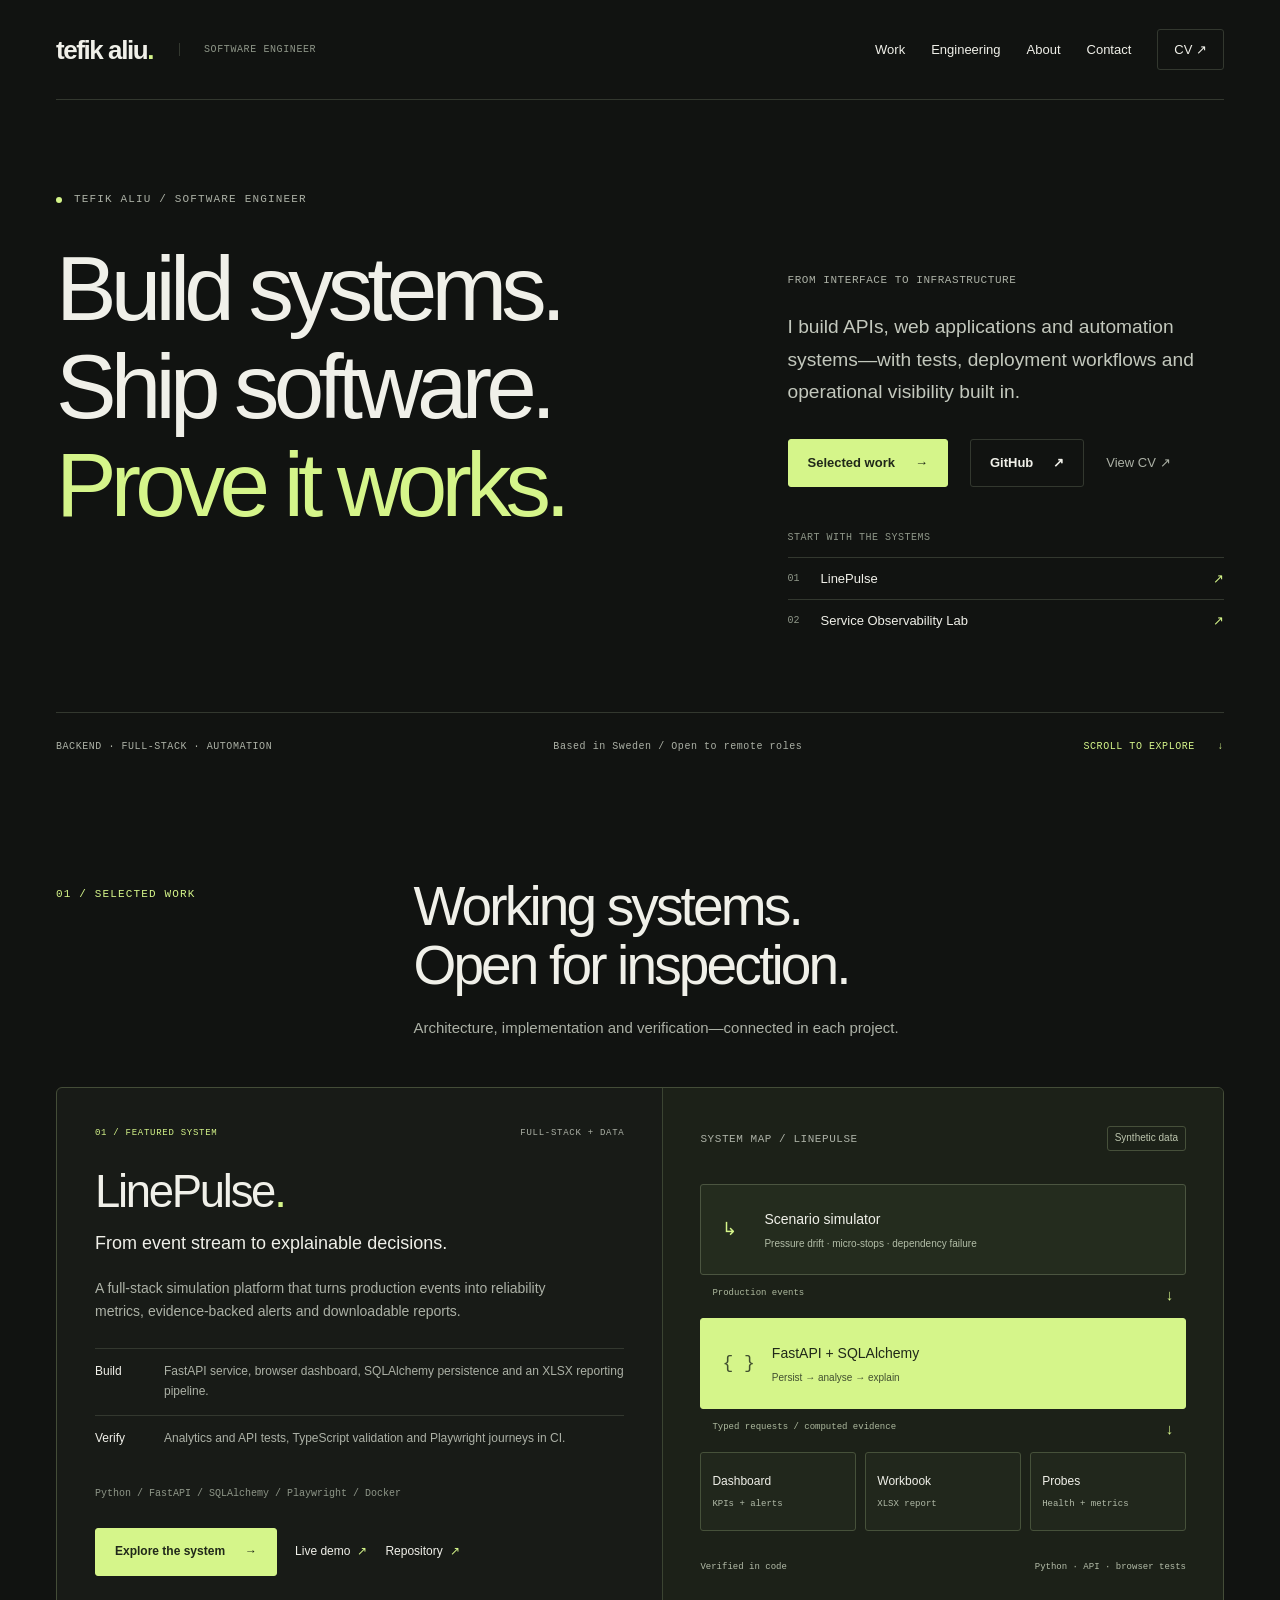
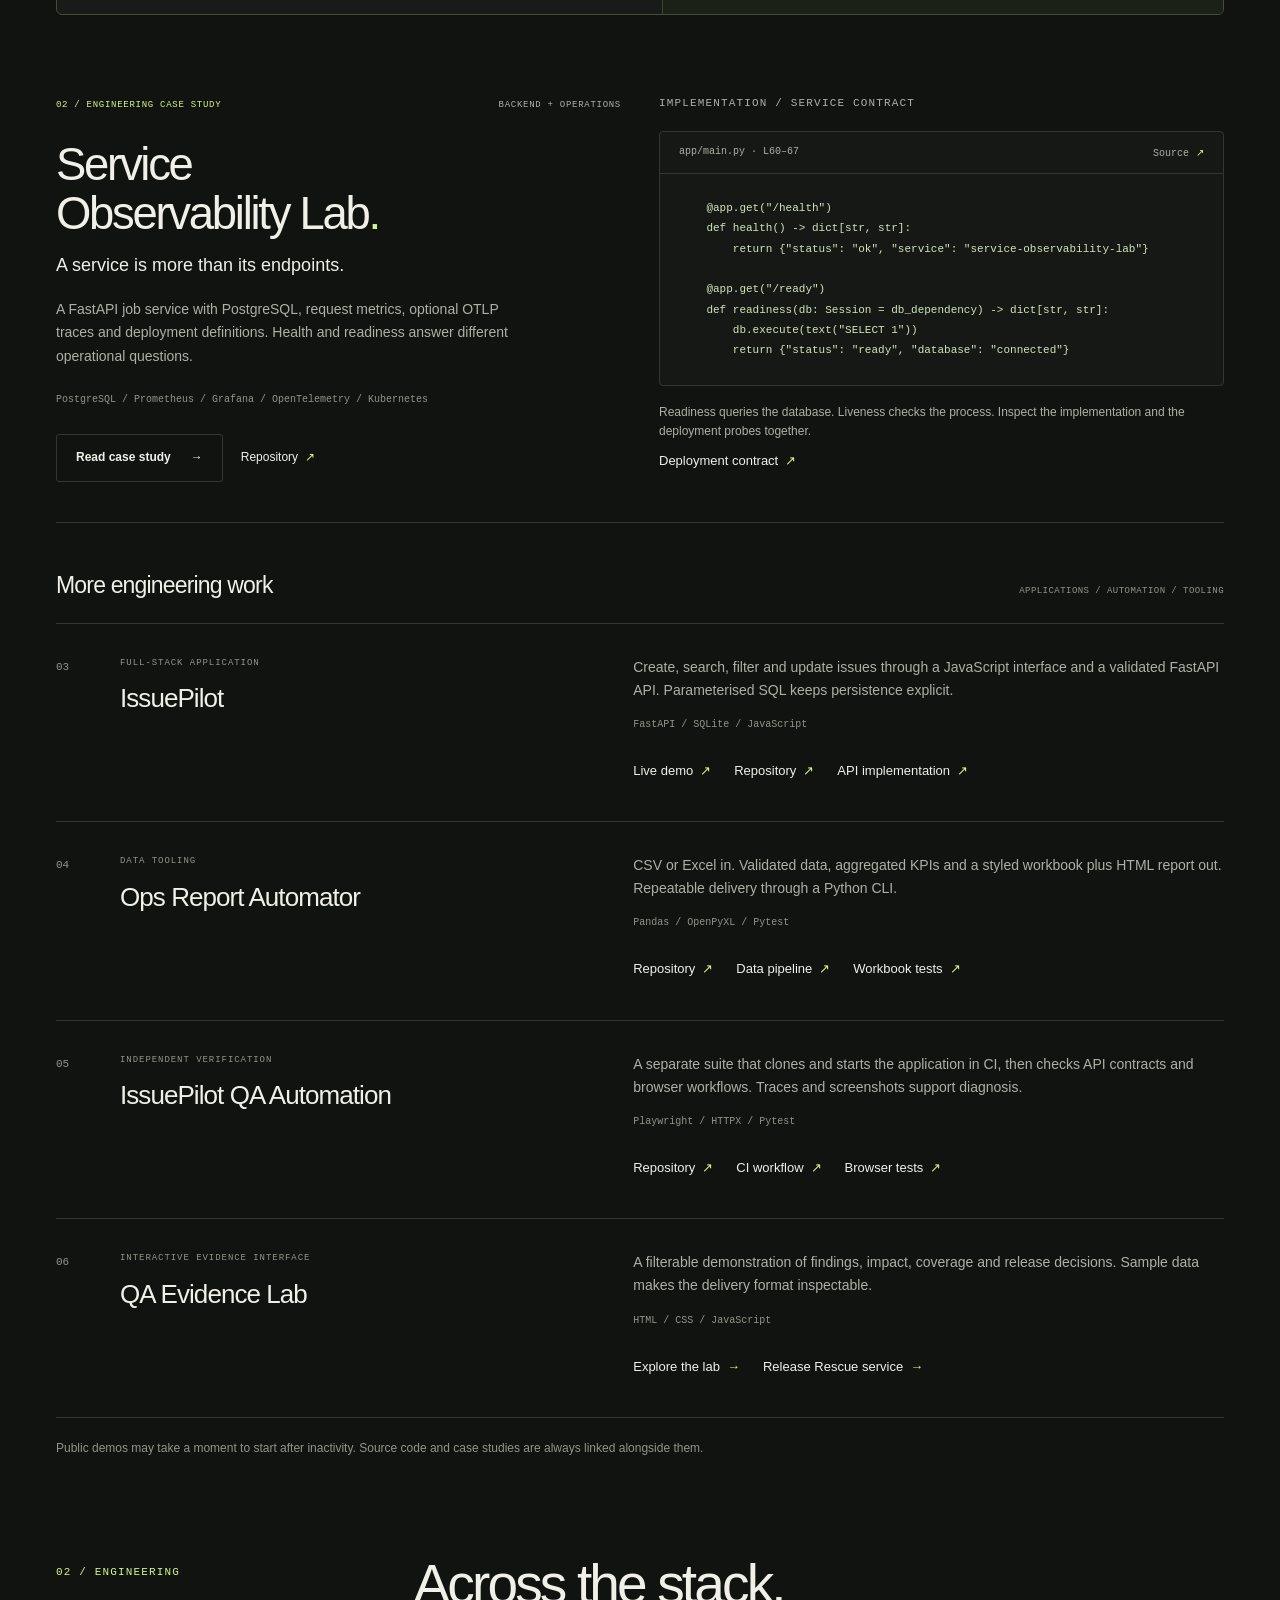
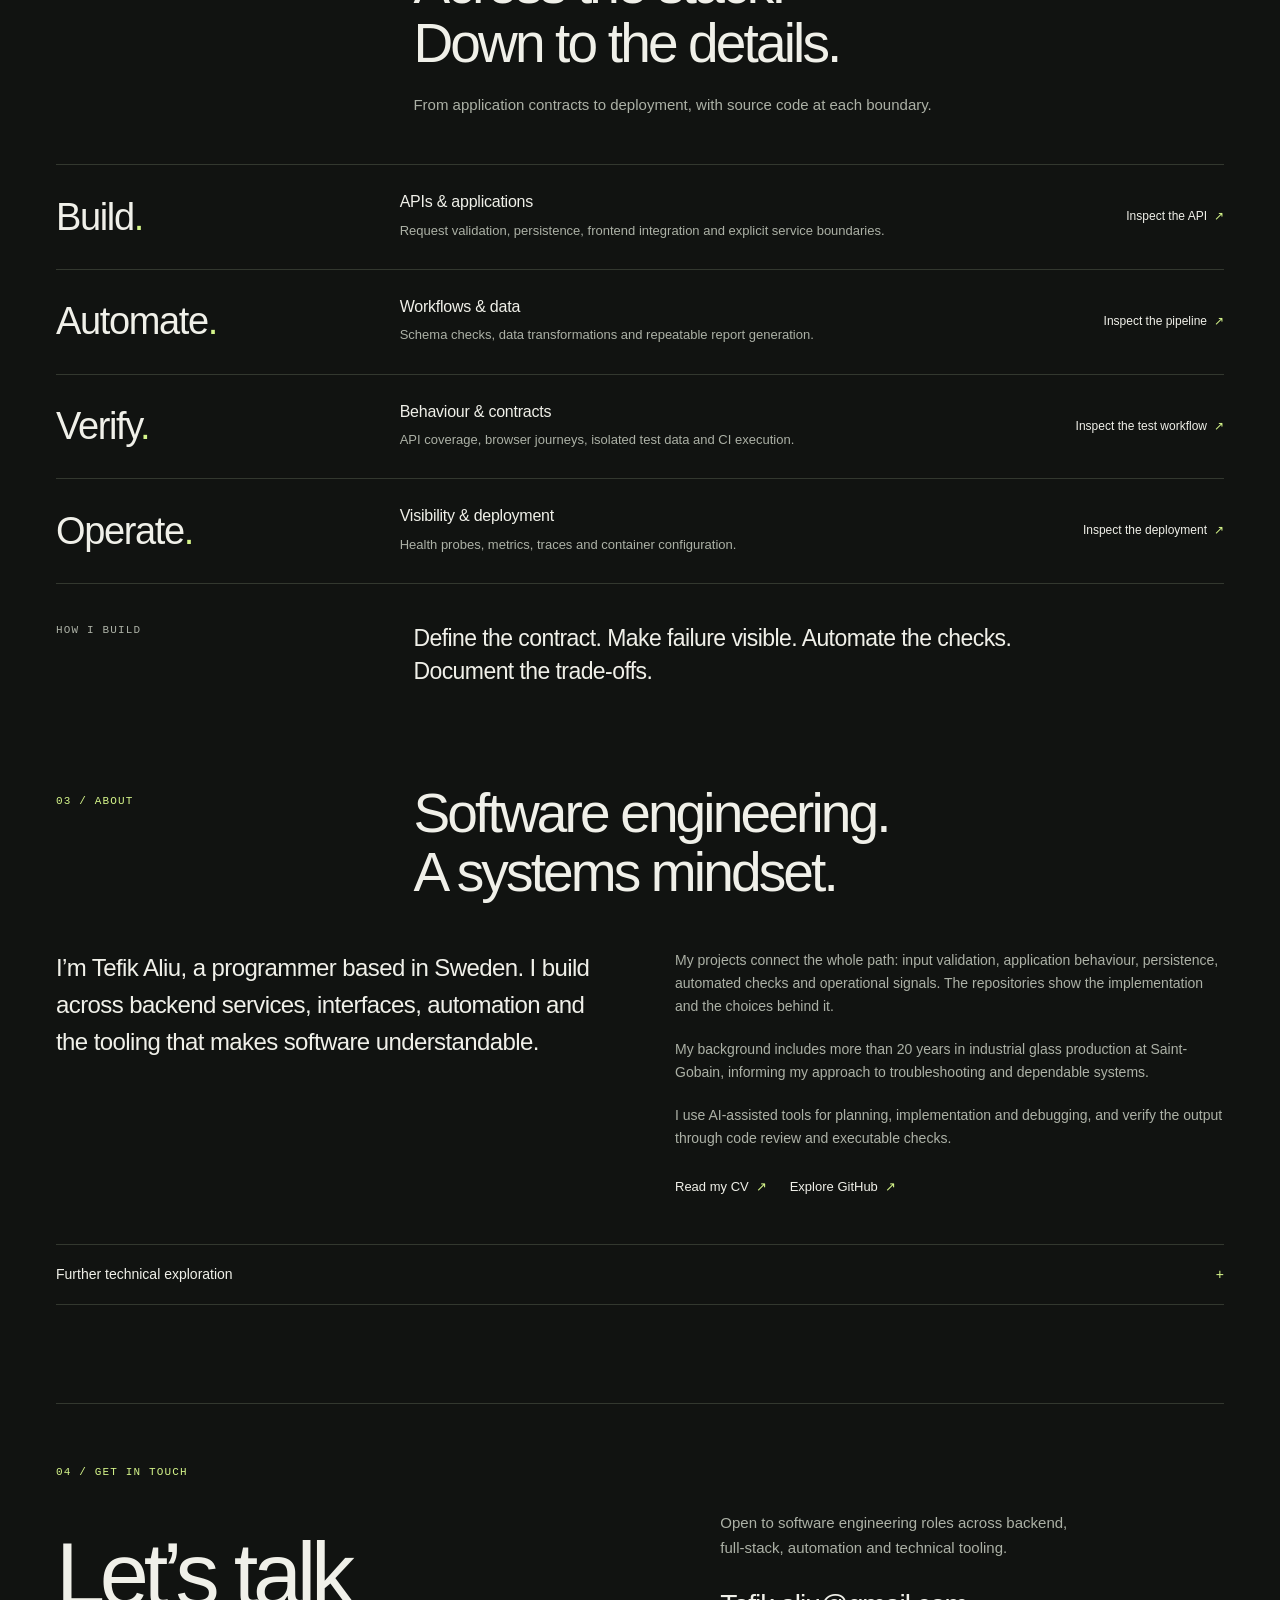
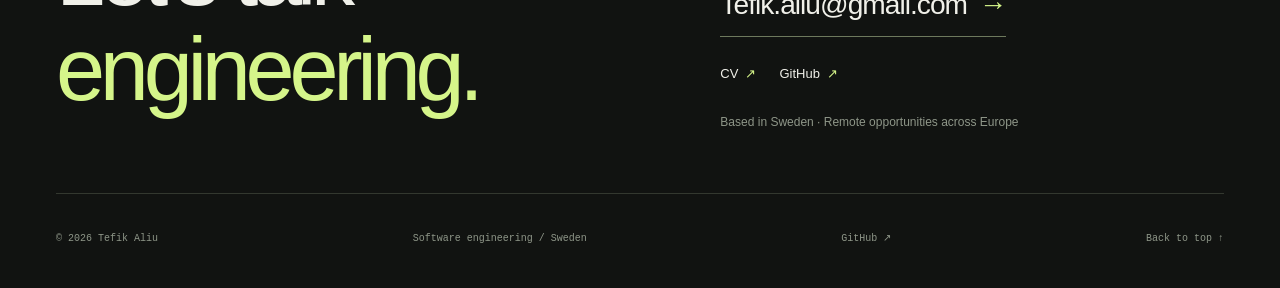
==== index.html @ 975324ad "Version portfolio assets to bypass stale browser caches" ====
<!DOCTYPE html>
<html lang="en">
  <head>
    <meta charset="utf-8">
    <meta name="viewport" content="width=device-width, initial-scale=1">
    <title>Tefik Aliu — Software Engineer</title>
    <meta
      name="description"
      content="Software engineer building complete systems: backend APIs, web applications, automation, data tooling and observability. Inspect the architecture, code and tests.">
    <meta name="theme-color" content="#111311">
    <link rel="canonical" href="https://tefik-aliu.github.io/">
    <meta property="og:type" content="website">
    <meta property="og:title" content="Tefik Aliu — Software Engineer">
    <meta
      property="og:description"
      content="Software engineer building complete systems: backend APIs, web applications, automation, data tooling and observability. Inspect the architecture, code and tests.">
    <meta property="og:url" content="https://tefik-aliu.github.io/">
    <meta
      property="og:image"
      content="https://tefik-aliu.github.io/assets/social-preview.png">
    <meta property="og:image:width" content="1200">
    <meta property="og:image:height" content="630">
    <meta
      property="og:image:alt"
      content="Tefik Aliu — Software Engineer. Build systems. Ship software. Prove it works.">
    <meta name="twitter:card" content="summary_large_image">
    <meta name="twitter:title" content="Tefik Aliu — Software Engineer">
    <meta
      name="twitter:description"
      content="Software engineer building complete systems: backend APIs, web applications, automation, data tooling and observability. Inspect the architecture, code and tests.">
    <meta
      name="twitter:image"
      content="https://tefik-aliu.github.io/assets/social-preview.png">
    <link rel="icon" href="assets/favicon.svg" type="image/svg+xml">
    <link rel="stylesheet" href="styles.css?v=3f36bc0fdebe">
    <script type="application/ld+json">
      {
        "@context": "https://schema.org",
        "@type": "Person",
        "name": "Tefik Aliu",
        "url": "https://tefik-aliu.github.io/",
        "sameAs": ["https://github.com/tefik-aliu"],
        "jobTitle": "Software Engineer",
        "description": "Builds backend services, web applications, automation and data tooling with automated tests, CI and observability.",
        "knowsAbout": [
          "Python",
          "FastAPI",
          "JavaScript",
          "TypeScript",
          "SQL",
          "Test automation",
          "Docker",
          "GitHub Actions",
          "OpenTelemetry",
          "Data tooling"
        ]
      }
    </script>
    <script src="script.js?v=d75c42f59b13" defer></script>
  </head>
  <body>
    <a class="skip-link" href="#main">Skip to content</a>
    <header class="site-header shell">
      <a class="brand" href="#top" aria-label="Tefik Aliu home"
        >tefik aliu<span aria-hidden="true">.</span></a
      >
      <span class="header-role">SOFTWARE ENGINEER</span>
      <button
        class="menu-button"
        type="button"
        aria-expanded="false"
        aria-controls="site-nav"
        hidden
      >
        Menu <span aria-hidden="true">+</span>
      </button>
      <nav id="site-nav" class="site-nav" aria-label="Primary navigation">
        <a href="#projects" data-section="projects">Work</a
        ><a href="#engineering" data-section="engineering">Engineering</a
        ><a href="#about" data-section="about">About</a
        ><a href="#contact" data-section="contact">Contact</a>
        <a
          class="nav-cv"
          href="assets/Tefik_Aliu_CV.pdf"
          target="_blank"
          rel="noopener"
          >CV <span aria-hidden="true">↗</span></a
        >
      </nav>
    </header>
    <main id="main">
      <section class="hero shell" id="top" aria-labelledby="hero-title">
        <div class="hero-heading">
          <p class="eyebrow">
            <span class="live-dot" aria-hidden="true"></span> TEFIK ALIU /
            SOFTWARE ENGINEER
          </p>
          <h1 id="hero-title">
            Build systems.<br>Ship software.<br><span>Prove it works.</span>
          </h1>
        </div>
        <div class="hero-aside">
          <p class="mono muted">FROM INTERFACE TO INFRASTRUCTURE</p>
          <p class="hero-description">
            I build APIs, web applications and automation systems—with tests,
            deployment workflows and operational visibility built in.
          </p>
          <div class="hero-actions">
            <a class="button primary" href="#projects"
              >Selected work<span aria-hidden="true"> →</span></a
            ><a
              class="button secondary"
              href="https://github.com/tefik-aliu"
              target="_blank"
              rel="noopener noreferrer"
              >GitHub<span aria-hidden="true"> ↗</span></a
            ><a
              class="quiet-link"
              href="assets/Tefik_Aliu_CV.pdf"
              target="_blank"
              rel="noopener"
              >View CV ↗</a
            >
          </div>
          <div class="hero-index">
            <p class="mono">START WITH THE SYSTEMS</p>
            <a href="linepulse.html"
              ><span>01</span>LinePulse<span aria-hidden="true">↗</span></a
            ><a href="service-observability-lab.html"
              ><span>02</span>Service Observability Lab<span aria-hidden="true"
                >↗</span
              ></a
            >
          </div>
        </div>
        <div class="hero-bottom">
          <span>BACKEND · FULL-STACK · AUTOMATION</span
          ><span
            >Based in Sweden <span class="muted">/</span> Open to remote
            roles</span
          ><a href="#projects" aria-label="Scroll to selected work"
            >SCROLL TO EXPLORE <span aria-hidden="true">↓</span></a
          >
        </div>
      </section>
      <section id="projects" class="section shell">
        <div class="section-head">
          <p class="eyebrow">01 / SELECTED WORK</p>
          <div>
            <h2>Working systems.<br>Open for inspection.</h2>
            <p>
              Architecture, implementation and verification—connected in each
              project.
            </p>
          </div>
        </div>
        <article class="flagship" aria-labelledby="linepulse-title">
          <div class="project-body">
            <div class="project-meta">
              <span>01 / FEATURED SYSTEM</span><span>FULL-STACK + DATA</span>
            </div>
            <h3 id="linepulse-title">
              LinePulse<span class="title-dot">.</span>
            </h3>
            <p class="project-deck">
              From event stream to explainable decisions.
            </p>
            <p>
              A full-stack simulation platform that turns production events into
              reliability metrics, evidence-backed alerts and downloadable
              reports.
            </p>
            <dl class="project-facts">
              <div>
                <dt>Build</dt>
                <dd>
                  FastAPI service, browser dashboard, SQLAlchemy persistence and
                  an XLSX reporting pipeline.
                </dd>
              </div>
              <div>
                <dt>Verify</dt>
                <dd>
                  Analytics and API tests, TypeScript validation and Playwright
                  journeys in CI.
                </dd>
              </div>
            </dl>
            <p class="stack-line">
              Python / FastAPI / SQLAlchemy / Playwright / Docker
            </p>
            <div class="project-actions">
              <a class="button primary" href="linepulse.html"
                >Explore the system<span aria-hidden="true"> →</span></a
              ><a
                class="text-link"
                href="https://linepulse-industrial-intelligence.onrender.com"
                target="_blank"
                rel="noopener noreferrer"
                >Live demo<span aria-hidden="true"> ↗</span></a
              ><a
                class="text-link"
                href="https://github.com/tefik-aliu/linepulse-industrial-intelligence"
                target="_blank"
                rel="noopener noreferrer"
                >Repository<span aria-hidden="true"> ↗</span></a
              >
            </div>
          </div>
          <figure class="system-figure">
            <figcaption>
              <span class="mono">SYSTEM MAP / LINEPULSE</span
              ><span class="diagram-label">Synthetic data</span>
            </figcaption>
            <div class="system-node source-node">
              <span class="node-icon" aria-hidden="true">↳</span>
              <div>
                <b>Scenario simulator</b
                ><small
                  >Pressure drift · micro-stops · dependency failure</small
                >
              </div>
            </div>
            <div class="flow-connector">
              <span>Production events</span><span aria-hidden="true">↓</span>
            </div>
            <div class="system-node primary-node">
              <span class="node-icon" aria-hidden="true">{ }</span>
              <div>
                <b>FastAPI + SQLAlchemy</b
                ><small>Persist → analyse → explain</small>
              </div>
            </div>
            <div class="flow-connector">
              <span>Typed requests / computed evidence</span
              ><span aria-hidden="true">↓</span>
            </div>
            <div class="system-outputs">
              <div><b>Dashboard</b><small>KPIs + alerts</small></div>
              <div><b>Workbook</b><small>XLSX report</small></div>
              <div><b>Probes</b><small>Health + metrics</small></div>
            </div>
            <div class="diagram-foot">
              <span>Verified in code</span
              ><span>Python · API · browser tests</span>
            </div>
          </figure>
        </article>
        <article
          class="observability-feature"
          aria-labelledby="observability-title"
        >
          <div class="project-body">
            <div class="project-meta">
              <span>02 / ENGINEERING CASE STUDY</span
              ><span>BACKEND + OPERATIONS</span>
            </div>
            <h3 id="observability-title">
              Service<br>Observability Lab<span class="title-dot">.</span>
            </h3>
            <p class="project-deck">A service is more than its endpoints.</p>
            <p>
              A FastAPI job service with PostgreSQL, request metrics, optional
              OTLP traces and deployment definitions. Health and readiness
              answer different operational questions.
            </p>
            <p class="stack-line">
              PostgreSQL / Prometheus / Grafana / OpenTelemetry / Kubernetes
            </p>
            <div class="project-actions">
              <a class="button secondary" href="service-observability-lab.html"
                >Read case study<span aria-hidden="true"> →</span></a
              ><a
                class="text-link"
                href="https://github.com/tefik-aliu/service-observability-lab"
                target="_blank"
                rel="noopener noreferrer"
                >Repository<span aria-hidden="true"> ↗</span></a
              >
            </div>
          </div>
          <div class="observability-proof">
            <p class="eyebrow">IMPLEMENTATION / SERVICE CONTRACT</p>
            <div class="code-proof">
              <div class="proof-header">
                <span>app/main.py · L60–67</span
                ><a
                  class="text-link"
                  href="https://github.com/tefik-aliu/service-observability-lab/blob/main/app/main.py#L60-L67"
                  target="_blank"
                  rel="noopener noreferrer"
                  >Source<span aria-hidden="true"> ↗</span></a
                >
              </div>
              <pre
                tabindex="0"
                aria-label="app/main.py source excerpt"
              ><code>    @app.get(&quot;/health&quot;)
    def health() -&gt; dict[str, str]:
        return {&quot;status&quot;: &quot;ok&quot;, &quot;service&quot;: &quot;service-observability-lab&quot;}

    @app.get(&quot;/ready&quot;)
    def readiness(db: Session = db_dependency) -&gt; dict[str, str]:
        db.execute(text(&quot;SELECT 1&quot;))
        return {&quot;status&quot;: &quot;ready&quot;, &quot;database&quot;: &quot;connected&quot;}</code></pre>
            </div>
            <p class="proof-caption">
              Readiness queries the database. Liveness checks the process.
              Inspect the implementation and the deployment probes together.
            </p>
            <a
              class="text-link"
              href="https://github.com/tefik-aliu/service-observability-lab/blob/main/k8s/app.yaml"
              target="_blank"
              rel="noopener noreferrer"
              >Deployment contract<span aria-hidden="true"> ↗</span></a
            >
          </div>
        </article>
        <div class="project-index">
          <div class="index-heading">
            <h3>More engineering work</h3>
            <span class="mono">APPLICATIONS / AUTOMATION / TOOLING</span>
          </div>
          <article class="project-row">
            <span class="row-number">03</span>
            <div>
              <p class="eyebrow">Full-stack application</p>
              <h3>IssuePilot</h3>
            </div>
            <div>
              <p>
                Create, search, filter and update issues through a JavaScript
                interface and a validated FastAPI API. Parameterised SQL keeps
                persistence explicit.
              </p>
              <p class="stack-line">FastAPI / SQLite / JavaScript</p>
              <div class="inline-links">
                <a
                  class="text-link"
                  href="https://issuepilot-tefik.onrender.com"
                  target="_blank"
                  rel="noopener noreferrer"
                  >Live demo<span aria-hidden="true"> ↗</span></a
                ><a
                  class="text-link"
                  href="https://github.com/tefik-aliu/issuepilot"
                  target="_blank"
                  rel="noopener noreferrer"
                  >Repository<span aria-hidden="true"> ↗</span></a
                ><a
                  class="text-link"
                  href="https://github.com/tefik-aliu/issuepilot/blob/main/app/main.py"
                  target="_blank"
                  rel="noopener noreferrer"
                  >API implementation<span aria-hidden="true"> ↗</span></a
                >
              </div>
            </div>
          </article>
          <article class="project-row">
            <span class="row-number">04</span>
            <div>
              <p class="eyebrow">Data tooling</p>
              <h3>Ops Report Automator</h3>
            </div>
            <div>
              <p>
                CSV or Excel in. Validated data, aggregated KPIs and a styled
                workbook plus HTML report out. Repeatable delivery through a
                Python CLI.
              </p>
              <p class="stack-line">Pandas / OpenPyXL / Pytest</p>
              <div class="inline-links">
                <a
                  class="text-link"
                  href="https://github.com/tefik-aliu/ops-report-automator"
                  target="_blank"
                  rel="noopener noreferrer"
                  >Repository<span aria-hidden="true"> ↗</span></a
                ><a
                  class="text-link"
                  href="https://github.com/tefik-aliu/ops-report-automator/blob/main/ops_reporter/core.py"
                  target="_blank"
                  rel="noopener noreferrer"
                  >Data pipeline<span aria-hidden="true"> ↗</span></a
                ><a
                  class="text-link"
                  href="https://github.com/tefik-aliu/ops-report-automator/blob/main/tests/test_report.py"
                  target="_blank"
                  rel="noopener noreferrer"
                  >Workbook tests<span aria-hidden="true"> ↗</span></a
                >
              </div>
            </div>
          </article>
          <article class="project-row">
            <span class="row-number">05</span>
            <div>
              <p class="eyebrow">Independent verification</p>
              <h3>IssuePilot QA Automation</h3>
            </div>
            <div>
              <p>
                A separate suite that clones and starts the application in CI,
                then checks API contracts and browser workflows. Traces and
                screenshots support diagnosis.
              </p>
              <p class="stack-line">Playwright / HTTPX / Pytest</p>
              <div class="inline-links">
                <a
                  class="text-link"
                  href="https://github.com/tefik-aliu/issuepilot-qa-automation"
                  target="_blank"
                  rel="noopener noreferrer"
                  >Repository<span aria-hidden="true"> ↗</span></a
                ><a
                  class="text-link"
                  href="https://github.com/tefik-aliu/issuepilot-qa-automation/blob/main/.github/workflows/qa.yml"
                  target="_blank"
                  rel="noopener noreferrer"
                  >CI workflow<span aria-hidden="true"> ↗</span></a
                ><a
                  class="text-link"
                  href="https://github.com/tefik-aliu/issuepilot-qa-automation/blob/main/tests/test_ui.py"
                  target="_blank"
                  rel="noopener noreferrer"
                  >Browser tests<span aria-hidden="true"> ↗</span></a
                >
              </div>
            </div>
          </article>
          <article class="project-row">
            <span class="row-number">06</span>
            <div>
              <p class="eyebrow">Interactive evidence interface</p>
              <h3>QA Evidence Lab</h3>
            </div>
            <div>
              <p>
                A filterable demonstration of findings, impact, coverage and
                release decisions. Sample data makes the delivery format
                inspectable.
              </p>
              <p class="stack-line">HTML / CSS / JavaScript</p>
              <div class="inline-links">
                <a class="text-link" href="qa-evidence-lab.html"
                  >Explore the lab<span aria-hidden="true"> →</span></a
                ><a class="text-link" href="release-rescue.html"
                  >Release Rescue service<span aria-hidden="true"> →</span></a
                >
              </div>
            </div>
          </article>
        </div>
        <p class="small-note">
          Public demos may take a moment to start after inactivity. Source code
          and case studies are always linked alongside them.
        </p>
      </section>
      <section class="section shell" id="engineering">
        <div class="section-head">
          <p class="eyebrow">02 / ENGINEERING</p>
          <div>
            <h2>Across the stack.<br>Down to the details.</h2>
            <p>
              From application contracts to deployment, with source code at each boundary.
            </p>
          </div>
        </div>
        <div class="capability-table">
          <article class="capability-row">
            <h3>Build<span aria-hidden="true">.</span></h3>
            <div>
              <h4>APIs &amp; applications</h4>
              <p>
                Request validation, persistence, frontend integration and
                explicit service boundaries.
              </p>
            </div>
            <a
              class="text-link"
              href="https://github.com/tefik-aliu/issuepilot/blob/main/app/main.py"
              target="_blank"
              rel="noopener noreferrer"
              >Inspect the API<span aria-hidden="true"> ↗</span></a
            >
          </article>
          <article class="capability-row">
            <h3>Automate<span aria-hidden="true">.</span></h3>
            <div>
              <h4>Workflows &amp; data</h4>
              <p>
                Schema checks, data transformations and repeatable report
                generation.
              </p>
            </div>
            <a
              class="text-link"
              href="https://github.com/tefik-aliu/ops-report-automator/blob/main/ops_reporter/core.py"
              target="_blank"
              rel="noopener noreferrer"
              >Inspect the pipeline<span aria-hidden="true"> ↗</span></a
            >
          </article>
          <article class="capability-row">
            <h3>Verify<span aria-hidden="true">.</span></h3>
            <div>
              <h4>Behaviour &amp; contracts</h4>
              <p>
                API coverage, browser journeys, isolated test data and CI
                execution.
              </p>
            </div>
            <a
              class="text-link"
              href="https://github.com/tefik-aliu/issuepilot-qa-automation/blob/main/.github/workflows/qa.yml"
              target="_blank"
              rel="noopener noreferrer"
              >Inspect the test workflow<span aria-hidden="true"> ↗</span></a
            >
          </article>
          <article class="capability-row">
            <h3>Operate<span aria-hidden="true">.</span></h3>
            <div>
              <h4>Visibility &amp; deployment</h4>
              <p>Health probes, metrics, traces and container configuration.</p>
            </div>
            <a
              class="text-link"
              href="https://github.com/tefik-aliu/service-observability-lab/blob/main/k8s/app.yaml"
              target="_blank"
              rel="noopener noreferrer"
              >Inspect the deployment<span aria-hidden="true"> ↗</span></a
            >
          </article>
        </div>
        <div class="principles">
          <p class="eyebrow">HOW I BUILD</p>
          <p>
            Define the contract. Make failure visible. Automate the checks.
            Document the trade-offs.
          </p>
        </div>
      </section>
      <section class="section shell about-section" id="about">
        <span id="experience" class="anchor-alias"></span>
        <div class="section-head">
          <p class="eyebrow">03 / ABOUT</p>
          <div>
            <h2>Software engineering.<br>A systems mindset.</h2>
          </div>
        </div>
        <div class="about-grid">
          <p class="about-lead">
            I’m Tefik Aliu, a programmer based in Sweden. I build across backend
            services, interfaces, automation and the tooling that makes software
            understandable.
          </p>
          <div>
            <p>
              My projects connect the whole path: input validation, application
              behaviour, persistence, automated checks and operational signals.
              The repositories show the implementation and the choices behind
              it.
            </p>
            <p>
              My background includes more than 20 years in industrial glass production at Saint-Gobain, informing my approach to troubleshooting and dependable systems.
            </p>
            <p>
              I use AI-assisted tools for planning, implementation and
              debugging, and verify the output through code review and
              executable checks.
            </p>
            <div class="inline-links">
              <a class="text-link" href="assets/Tefik_Aliu_CV.pdf"
                >Read my CV<span aria-hidden="true"> ↗</span></a
              ><a
                class="text-link"
                href="https://github.com/tefik-aliu"
                target="_blank"
                rel="noopener noreferrer"
                >Explore GitHub<span aria-hidden="true"> ↗</span></a
              >
            </div>
          </div>
        </div>
        <details class="background-note">
          <summary>
            Further technical exploration <span aria-hidden="true">+</span>
          </summary>
          <p>
            Executed CHSH/Bell-test circuits on IBM Quantum hardware and
            reviewed measurement results and device noise. Background details
            are included in the CV.
          </p>
        </details>
      </section>
      <section class="contact-section shell" id="contact">
        <p class="eyebrow">04 / GET IN TOUCH</p>
        <div class="contact-grid">
          <h2>Let’s talk<br><span>engineering.</span></h2>
          <div>
            <p>
              Open to software engineering roles across backend, full-stack,
              automation and technical tooling.
            </p>
            <a class="contact-email" href="mailto:Tefik.aliu@gmail.com"
              >Tefik.aliu@gmail.com<span aria-hidden="true"> →</span></a
            >
            <div class="inline-links">
              <a class="text-link" href="assets/Tefik_Aliu_CV.pdf"
                >CV<span aria-hidden="true"> ↗</span></a
              ><a
                class="text-link"
                href="https://github.com/tefik-aliu"
                target="_blank"
                rel="noopener noreferrer"
                >GitHub<span aria-hidden="true"> ↗</span></a
              >
            </div>
            <p class="small-note">
              Based in Sweden · Remote opportunities across Europe
            </p>
          </div>
        </div>
      </section>
    </main>
    <footer class="site-footer shell">
      <span>© <span id="year">2026</span> Tefik Aliu</span
      ><span>Software engineering / Sweden</span
      ><a href="https://github.com/tefik-aliu" target="_blank" rel="noopener"
        >GitHub ↗</a
      ><a href="#top">Back to top ↑</a>
    </footer>
  </body>
</html>
---- styles.css ----
/* Tefik Aliu — engineering portfolio. No external font or build dependency. */
:root {
  color-scheme: dark;
  --bg: #111311;
  --surface: #181b17;
  --surface-raised: #1e221c;
  --text: #f0f0e9;
  --muted: #acb1a6;
  --subtle: #8e9688;
  --line: #33382f;
  --accent: #d5f58a;
  --ink: #202819;
  --sans: "Segoe UI Variable Display", "Segoe UI", Helvetica, Arial, sans-serif;
  --mono:
    "Cascadia Code", "SFMono-Regular", Consolas, "Liberation Mono", monospace;
  --shell: min(1320px, calc(100% - 112px));
}
* {
  box-sizing: border-box;
}
html {
  scroll-behavior: smooth;
  scroll-padding-top: 30px;
}
body {
  margin: 0;
  background: var(--bg);
  color: var(--text);
  font: 16px/1.65 var(--sans);
  -webkit-font-smoothing: antialiased;
}
::selection {
  background: var(--accent);
  color: var(--ink);
}
a {
  color: inherit;
  text-decoration: none;
  text-underline-offset: 5px;
}
a:hover {
  color: var(--accent);
}
button,
input {
  font: inherit;
}
button,
summary {
  cursor: pointer;
}
button,
a,
summary {
  -webkit-tap-highlight-color: transparent;
}
:focus-visible {
  outline: 2px solid var(--accent);
  outline-offset: 5px;
}
img,
svg {
  max-width: 100%;
  display: block;
}
[hidden] {
  display: none !important;
}
h1,
h2,
h3,
h4,
p,
figure {
  margin: 0;
}
h1,
h2,
h3,
h4 {
  line-height: 1.08;
  font-weight: 500;
}
p + p {
  margin-top: 20px;
}
h1 {
  font-size: clamp(64px, 7.1vw, 106px);
  letter-spacing: -0.064em;
}
h2 {
  font-size: clamp(38px, 4.3vw, 64px);
  letter-spacing: -0.052em;
}
h3 {
  letter-spacing: -0.036em;
}
h4 {
  letter-spacing: -0.015em;
}
ul {
  padding-left: 21px;
}
li + li {
  margin-top: 12px;
}
.shell {
  width: var(--shell);
  margin-inline: auto;
}
.mono,
.eyebrow,
.project-meta,
.stack-line,
.hero-bottom,
.row-number,
.case-meta dt,
.proof-header,
.diagram-foot {
  font-family: var(--mono);
}
.eyebrow {
  font-size: 11px;
  letter-spacing: 0.105em;
  line-height: 1.6;
  text-transform: uppercase;
  color: var(--muted);
}
.mono {
  font-size: 11px;
  letter-spacing: 0.05em;
}
.muted {
  color: var(--muted);
}
.sr-only {
  position: absolute;
  width: 1px;
  height: 1px;
  margin: -1px;
  padding: 0;
  overflow: hidden;
  clip: rect(0, 0, 0, 0);
  white-space: nowrap;
  border: 0;
}
.skip-link {
  position: fixed;
  left: 16px;
  top: -90px;
  z-index: 100;
  padding: 12px 20px;
  background: var(--accent);
  color: var(--ink);
  opacity: 0;
  pointer-events: none;
}
.skip-link:focus {
  top: 16px;
  color: var(--ink);
  opacity: 1;
  pointer-events: auto;
}
/* Identity and navigation */
.site-header {
  display: flex;
  align-items: center;
  gap: 26px;
  min-height: 100px;
  border-bottom: 1px solid var(--line);
}
.brand {
  font-size: 26px;
  font-weight: 600;
  letter-spacing: -0.055em;
  white-space: nowrap;
  line-height: 1;
  padding-block: 12px;
}
.brand span {
  color: var(--accent);
}
.header-role {
  color: var(--subtle);
  font: 10px/1.3 var(--mono);
  letter-spacing: 0.06em;
  border-left: 1px solid var(--line);
  padding-left: 24px;
}
.site-nav {
  display: flex;
  align-items: center;
  gap: 26px;
  margin-left: auto;
  font-size: 13px;
}
.site-nav a {
  padding-block: 12px;
  position: relative;
}
.site-nav a[aria-current="location"] {
  color: var(--accent);
}
.site-nav a[aria-current="location"]::after {
  content: "";
  position: absolute;
  bottom: 4px;
  left: 0;
  width: 13px;
  height: 2px;
  background: var(--accent);
}
.site-nav .nav-cv {
  border: 1px solid var(--line);
  padding: 9px 16px;
  border-radius: 3px;
}
.menu-button {
  border: 1px solid var(--line);
  border-radius: 3px;
  color: var(--text);
  background: transparent;
  padding: 9px 13px;
  min-height: 44px;
  margin-left: auto;
}
.menu-button span {
  margin-left: 14px;
  color: var(--accent);
}
/* Hero */
.hero {
  display: grid;
  grid-template-columns: 1.5fr 1fr;
  column-gap: clamp(40px, 6vw, 90px);
  padding-top: 91px;
}
.hero-heading .eyebrow {
  display: flex;
  align-items: center;
  gap: 12px;
  margin-bottom: 31px;
}
.live-dot {
  width: 6px;
  height: 6px;
  border-radius: 50%;
  background: var(--accent);
  flex-shrink: 0;
}
.hero h1 {
  white-space: nowrap;
}
.hero h1 > span {
  color: var(--accent);
}
.hero-aside {
  padding-top: 80px;
}
.hero-description {
  margin-top: 22px;
  color: #c3c8bd;
  font-size: clamp(16px, 1.5vw, 20px);
  line-height: 1.7;
  max-width: 410px;
}
.hero-actions,
.project-actions {
  display: flex;
  flex-wrap: wrap;
  align-items: center;
  gap: 13px 22px;
  margin-top: 30px;
}
.button {
  min-height: 48px;
  display: inline-flex;
  align-items: center;
  justify-content: center;
  gap: 20px;
  border: 1px solid var(--line);
  border-radius: 3px;
  padding: 11px 19px;
  font-size: 13px;
  font-weight: 600;
  transition:
    background 0.18s,
    color 0.18s,
    border-color 0.18s;
}
.button.primary {
  background: var(--accent);
  color: var(--ink);
  border-color: var(--accent);
}
.button.primary:hover {
  background: #e3ffa8;
  border-color: #e3ffa8;
}
.button.secondary {
  background: transparent;
}
.button.secondary:hover {
  background: var(--surface-raised);
  border-color: var(--subtle);
  color: var(--text);
}
.quiet-link {
  color: var(--muted);
  font-size: 13px;
  padding-block: 12px;
}
.text-link {
  font-size: 13px;
  display: inline-flex;
  gap: 7px;
  align-items: baseline;
  padding-block: 8px;
  font-weight: 500;
}
.text-link span {
  color: var(--accent);
}
.text-link:hover {
  text-decoration: underline;
}
.hero-index {
  margin-top: 43px;
}
.hero-index > p {
  color: var(--subtle);
  font-size: 10px;
  margin-bottom: 10px;
}
.hero-index a {
  display: grid;
  grid-template-columns: 24px 1fr 18px;
  align-items: center;
  gap: 9px;
  border-top: 1px solid var(--line);
  padding-block: 10px;
  font-size: 13px;
}
.hero-index a span:first-child {
  font: 10px var(--mono);
  color: var(--subtle);
}
.hero-index a span:last-child {
  color: var(--accent);
  text-align: right;
}
.hero-bottom {
  grid-column: 1/-1;
  display: flex;
  justify-content: space-between;
  gap: 20px;
  padding: 26px 0;
  margin-top: 71px;
  border-top: 1px solid var(--line);
  color: var(--muted);
  font-size: 10px;
  letter-spacing: 0.055em;
}
.hero-bottom a {
  color: var(--accent);
}
.hero-bottom a span {
  margin-left: 16px;
}
/* Project hierarchy */
.section {
  padding-block: 95px 0;
}
.section-head {
  display: grid;
  grid-template-columns: 0.55fr 1.45fr;
  gap: 50px;
  margin-bottom: 46px;
}
.section-head > .eyebrow {
  padding-top: 9px;
  color: var(--accent);
}
.section-head > div > p {
  color: var(--muted);
  max-width: 530px;
  margin-top: 20px;
  font-size: 15px;
}
.flagship {
  display: grid;
  grid-template-columns: 1.08fr 1fr;
  border: 1px solid #444d38;
  border-radius: 6px;
  overflow: hidden;
  background: var(--surface);
}
.project-body {
  padding: 38px;
}
.project-meta {
  color: var(--muted);
  font-size: 9px;
  letter-spacing: 0.08em;
  display: flex;
  justify-content: space-between;
  gap: 14px;
  margin-bottom: 27px;
}
.project-meta > span:first-child {
  color: var(--accent);
}
.project-body h3 {
  font-size: clamp(33px, 3.55vw, 52px);
  letter-spacing: -0.05em;
}
.title-dot {
  color: var(--accent);
}
.project-deck {
  margin-top: 13px;
  color: var(--text);
  font-size: 18px;
}
.project-deck + p {
  margin-top: 18px;
  color: var(--muted);
  font-size: 14px;
  max-width: 480px;
}
.project-facts {
  margin: 25px 0 0;
}
.project-facts > div {
  display: grid;
  grid-template-columns: 55px 1fr;
  gap: 14px;
  padding-block: 13px;
  border-top: 1px solid var(--line);
  font-size: 12px;
}
.project-facts dt {
  color: var(--text);
}
.project-facts dd {
  margin: 0;
  color: var(--muted);
}
.stack-line {
  margin-top: 22px;
  font-size: 10px;
  color: var(--subtle);
  line-height: 1.9;
}
.project-actions {
  margin-top: 25px;
  gap: 10px 18px;
}
.project-actions .button,
.project-actions .text-link {
  font-size: 12px;
}
.system-figure {
  padding: 37px;
  background: #1c2118;
  display: flex;
  flex-direction: column;
  justify-content: center;
}
.flagship > .system-figure {
  border-left: 1px solid #3b4432;
}
.system-figure figcaption {
  display: flex;
  align-items: center;
  justify-content: space-between;
  gap: 10px;
  margin-bottom: 33px;
  color: var(--muted);
}
.diagram-label {
  font-size: 10px;
  border: 1px solid #46503a;
  border-radius: 3px;
  padding: 3px 7px;
  color: #bdc6ae;
}
.system-node {
  border: 1px solid #4b5540;
  background: #242c1e;
  border-radius: 3px;
  padding: 21px;
  display: flex;
  align-items: center;
  gap: 17px;
}
.system-node > b {
  flex: 1;
}
.system-node b {
  font-size: 14px;
  font-weight: 500;
}
.system-node small {
  display: block;
  font-size: 10px;
  color: #b3bea8;
  margin-top: 4px;
}
.node-icon {
  flex: 0 0 25px;
  font: 18px var(--mono);
  color: var(--accent);
  white-space: nowrap;
}
.primary-node {
  background: var(--accent);
  border-color: var(--accent);
  color: var(--ink);
}
.primary-node small,
.primary-node .node-icon {
  color: #414f30;
}
.flow-connector {
  padding: 13px 12px;
  display: flex;
  justify-content: space-between;
  color: #adb99e;
  font: 9px var(--mono);
}
.flow-connector span:last-child {
  color: var(--accent);
  font-size: 15px;
}
.system-outputs {
  display: grid;
  grid-template-columns: repeat(3, minmax(0, 1fr));
  gap: 9px;
}
.system-outputs > div {
  padding: 19px 11px;
  border: 1px solid #46513a;
  background: #21271c;
  border-radius: 3px;
}
.system-outputs b {
  display: block;
  font-size: 12px;
  font-weight: 500;
}
.system-outputs small {
  font: 9px/1.6 var(--mono);
  display: block;
  color: #b2bba8;
  margin-top: 5px;
}
.diagram-foot {
  display: flex;
  flex-wrap: wrap;
  justify-content: space-between;
  gap: 8px;
  margin-top: 29px;
  font-size: 9px;
  color: #b4bda9;
}
.observability-feature {
  display: grid;
  grid-template-columns: 1fr 1fr;
  gap: 38px;
  padding: 28px 0 40px;
  margin-top: 30px;
  border-bottom: 1px solid var(--line);
}
.observability-feature .project-body {
  padding: 25px 0 0;
}
.observability-proof {
  align-self: center;
  min-width: 0;
  padding-top: 20px;
}
.observability-proof > .eyebrow {
  margin-bottom: 19px;
}
.code-proof {
  border: 1px solid var(--line);
  border-radius: 4px;
  min-width: 0;
  overflow: hidden;
  background: #151814;
}
.proof-header {
  display: flex;
  flex-wrap: wrap;
  align-items: center;
  justify-content: space-between;
  gap: 10px;
  padding: 12px 19px;
  border-bottom: 1px solid var(--line);
  font-size: 10px;
  color: var(--muted);
}
.proof-header a {
  font: 10px var(--mono);
  padding: 0;
}
pre {
  margin: 0;
  padding: 24px 20px;
  overflow: auto;
  font: 11px/1.85 var(--mono);
  color: #d3e5bd;
  tab-size: 4;
}
code {
  font-family: var(--mono);
  font-size: 0.9em;
  overflow-wrap: anywhere;
}
pre code {
  font: inherit;
  overflow-wrap: normal;
}
.proof-caption {
  margin-top: 17px;
  color: var(--muted);
  font-size: 12px;
}
.project-index {
  margin-top: 50px;
}
.index-heading {
  display: flex;
  align-items: baseline;
  justify-content: space-between;
  gap: 20px;
  margin-bottom: 24px;
}
.index-heading h3 {
  font-size: 23px;
}
.index-heading .mono {
  color: var(--subtle);
  font-size: 9px;
}
.project-row {
  display: grid;
  grid-template-columns: 35px 1fr 1.22fr;
  column-gap: 29px;
  padding: 32px 0;
  border-top: 1px solid var(--line);
}
.row-number {
  font-size: 11px;
  color: var(--subtle);
  padding-top: 2px;
}
.project-row .eyebrow {
  font-size: 9px;
  color: var(--subtle);
}
.project-row h3 {
  font-size: 26px;
  margin-top: 13px;
  line-height: 1.2;
}
.project-row p:not(.eyebrow):not(.stack-line) {
  font-size: 14px;
  color: var(--muted);
}
.project-row .stack-line {
  margin-top: 13px;
}
.inline-links {
  display: flex;
  flex-wrap: wrap;
  gap: 6px 23px;
  margin-top: 18px;
}
.small-note {
  color: var(--subtle);
  font-size: 12px;
  line-height: 1.8;
}
.project-index + .small-note {
  padding-top: 20px;
  border-top: 1px solid var(--line);
}
/* Capability and biography */
.capability-table {
  border-top: 1px solid var(--line);
}
.capability-row {
  display: grid;
  grid-template-columns: 0.55fr 1fr 0.45fr;
  align-items: center;
  gap: 50px;
  padding: 28px 0;
  border-bottom: 1px solid var(--line);
}
.capability-row > h3 {
  font-size: 38px;
}
.capability-row > h3 span {
  color: var(--accent);
}
.capability-row h4 {
  font-size: 16px;
}
.capability-row p {
  color: var(--muted);
  font-size: 13px;
  margin-top: 9px;
}
.capability-row > a {
  justify-self: end;
  font-size: 12px;
}
.principles {
  display: grid;
  grid-template-columns: 0.55fr 1.45fr;
  gap: 50px;
  margin-top: 38px;
}
.principles > p:last-child {
  margin: 0;
  max-width: 620px;
  font-size: 23px;
  line-height: 1.45;
  letter-spacing: -0.025em;
}
.about-section {
  position: relative;
}
.anchor-alias {
  position: absolute;
  top: 60px;
}
.about-grid {
  display: grid;
  grid-template-columns: 1fr 1fr;
  gap: 70px;
}
.about-lead {
  font-size: 24px;
  line-height: 1.55;
  letter-spacing: -0.025em;
}
.about-grid > div > p {
  font-size: 14px;
  color: var(--muted);
}
.background-note {
  border-top: 1px solid var(--line);
  border-bottom: 1px solid var(--line);
  margin-top: 38px;
}
summary {
  list-style: none;
}
summary::-webkit-details-marker {
  display: none;
}
.background-note summary,
.technical-details summary {
  display: flex;
  justify-content: space-between;
  align-items: center;
  gap: 15px;
  font-size: 14px;
  padding: 18px 0;
}
summary span[aria-hidden] {
  color: var(--accent);
}
.background-note > p {
  padding-bottom: 24px;
  max-width: 750px;
  font-size: 14px;
  color: var(--muted);
}
.contact-section {
  margin-top: 98px;
  padding: 60px 0;
  border-top: 1px solid var(--line);
}
.contact-section > .eyebrow {
  color: var(--accent);
}
.contact-grid {
  display: grid;
  grid-template-columns: 1.2fr 1fr;
  gap: 60px;
  align-items: center;
  margin-top: 30px;
}
.contact-grid h2 {
  font-size: clamp(58px, 6.9vw, 100px);
  letter-spacing: -0.06em;
}
.contact-grid h2 span {
  color: var(--accent);
}
.contact-grid > div > p:first-child {
  max-width: 350px;
  color: var(--muted);
  font-size: 15px;
}
.contact-email {
  display: inline-flex;
  align-items: baseline;
  gap: 12px;
  font-size: clamp(19px, 2.2vw, 30px);
  margin-top: 21px;
  letter-spacing: -0.035em;
  border-bottom: 1px solid #6d795d;
  padding-bottom: 8px;
}
.contact-email span {
  color: var(--accent);
}
.contact-grid .small-note {
  margin-top: 19px;
}
.site-footer {
  display: flex;
  flex-wrap: wrap;
  justify-content: space-between;
  align-items: center;
  gap: 14px 22px;
  padding: 27px 0 32px;
  border-top: 1px solid var(--line);
  font: 10px/1.7 var(--mono);
  color: var(--subtle);
}
.site-footer a {
  padding-block: 9px;
}
/* Case studies */
.case-hero {
  padding-top: 34px;
}
.back-link {
  display: inline-block;
  color: var(--muted);
  font-size: 12px;
  padding-block: 10px;
}
.case-hero > .eyebrow {
  margin: 43px 0 20px;
  color: var(--accent);
}
.case-hero h1 {
  max-width: 1000px;
  font-size: clamp(50px, 6.7vw, 94px);
}
.case-hero h1 span {
  color: var(--accent);
}
.case-intro {
  display: grid;
  grid-template-columns: 1.2fr 1fr;
  gap: 70px;
  align-items: start;
  margin-top: 29px;
}
.case-intro > p {
  color: var(--muted);
  font-size: 19px;
  max-width: 690px;
}
.case-links {
  display: flex;
  flex-wrap: wrap;
  align-items: center;
  justify-content: flex-end;
  gap: 10px 23px;
}
.case-meta {
  display: grid;
  grid-template-columns: repeat(4, minmax(0, 1fr));
  gap: 24px;
  border-top: 1px solid var(--line);
  border-bottom: 1px solid var(--line);
  padding: 26px 0;
  margin: 40px 0 0;
}
.case-meta dt {
  color: var(--subtle);
  text-transform: uppercase;
  font-size: 10px;
  letter-spacing: 0.06em;
}
.case-meta dd {
  margin: 9px 0 0;
  font-size: 12px;
  color: #d3d7cd;
}
.case-section .section-head h2 {
  font-size: clamp(33px, 4vw, 57px);
}
.case-split {
  display: grid;
  grid-template-columns: 1fr 1fr;
  gap: 50px;
  align-items: start;
}
.case-split > * {
  min-width: 0;
}
.case-split .system-figure {
  border: 1px solid #414b35;
  border-radius: 4px;
}
.prose {
  max-width: 760px;
  color: var(--muted);
  font-size: 15px;
}
.prose h3 {
  color: var(--text);
  font-size: 23px;
  margin-bottom: 15px;
}
.prose h3:not(:first-child) {
  margin-top: 31px;
}
.prose .text-link {
  color: var(--text);
  margin-top: 14px;
  margin-right: 20px;
}
.prose .button {
  margin-top: 27px;
}
.prose .small-note {
  margin-top: 22px;
}
.decision-grid {
  display: grid;
  grid-template-columns: 1fr 1fr;
  gap: 0 45px;
  border-top: 1px solid var(--line);
}
.decision {
  border-bottom: 1px solid var(--line);
  padding: 28px 0;
}
.decision h3 {
  font-size: 23px;
  margin-bottom: 15px;
}
.decision p {
  font-size: 14px;
  color: var(--muted);
}
.decision .text-link {
  margin-top: 10px;
}
.case-split > .decision {
  padding: 28px;
  border: 1px solid var(--line);
  border-radius: 4px;
  background: var(--surface);
}
.endpoint-list {
  border: 1px solid var(--line);
  padding: 25px;
  border-radius: 4px;
}
.endpoint-list h3 {
  font-size: 22px;
}
.endpoint-list dl {
  margin-bottom: 8px;
}
.endpoint-list dl > div {
  padding-block: 11px;
  border-bottom: 1px solid var(--line);
  display: flex;
  justify-content: space-between;
  gap: 16px;
}
.endpoint-list dt {
  font-size: 13px;
}
.endpoint-list dd {
  margin: 0;
  font-size: 11px;
  color: var(--muted);
  text-align: right;
}
.table-wrap {
  overflow-x: auto;
  border: 1px solid var(--line);
  border-radius: 4px;
}
table {
  width: 100%;
  border-collapse: collapse;
  min-width: 600px;
  font-size: 13px;
  text-align: left;
}
th,
td {
  padding: 21px 24px;
  border-bottom: 1px solid var(--line);
}
tr:last-child > * {
  border-bottom: 0;
}
thead {
  font: 10px/1.6 var(--mono);
  text-transform: uppercase;
  letter-spacing: 0.07em;
  background: var(--surface);
  color: var(--muted);
}
tbody th {
  color: var(--text);
  font-weight: 500;
}
tbody td {
  color: var(--muted);
}
caption {
  caption-side: bottom;
  padding: 15px 24px;
  text-align: left;
  color: var(--subtle);
  font-size: 11px;
  border-top: 1px solid var(--line);
}
.technical-details {
  border-top: 1px solid var(--line);
  border-bottom: 1px solid var(--line);
  padding: 0 0 16px;
}
.technical-details p {
  color: var(--muted);
  font-size: 14px;
  margin-bottom: 12px;
}
.technical-details a {
  margin-right: 20px;
}
.next-project {
  margin-top: 85px;
  padding: 32px 0 50px;
  border-top: 1px solid var(--line);
}
.next-link {
  display: flex;
  align-items: baseline;
  justify-content: space-between;
  gap: 24px;
  margin-top: 17px;
  font-size: clamp(27px, 4vw, 52px);
  line-height: 1.2;
  letter-spacing: -0.04em;
}
.next-link span {
  color: var(--accent);
}
.process-list {
  padding: 0;
  margin: 0;
  list-style: none;
  display: grid;
  grid-template-columns: repeat(4, 1fr);
  counter-reset: process;
}
.process-list li {
  margin: 0;
  padding: 25px;
  border: 1px solid var(--line);
  counter-increment: process;
}
.process-list li::before {
  content: "0" counter(process);
  display: block;
  color: var(--accent);
  font: 12px var(--mono);
  margin-bottom: 25px;
}
.process-list h3 {
  font-size: 21px;
  margin-bottom: 14px;
}
.process-list p {
  font-size: 13px;
  color: var(--muted);
}
/* Evidence lab: native disclosures with optional filtering. */
.findings-toolbar {
  display: flex;
  align-items: center;
  justify-content: space-between;
  gap: 20px;
  margin-bottom: 22px;
}
.filters {
  display: flex;
  flex-wrap: wrap;
  gap: 8px;
}
.filters button {
  min-height: 44px;
  border-radius: 3px;
  background: transparent;
  color: var(--muted);
  border: 1px solid var(--line);
  padding: 9px 16px;
  font-size: 12px;
}
.filters button[aria-pressed="true"] {
  color: var(--ink);
  background: var(--accent);
  border-color: var(--accent);
}
.filters button:hover {
  border-color: var(--accent);
}
#finding-count {
  color: var(--muted);
  white-space: nowrap;
}
.finding-detail {
  border-top: 1px solid var(--line);
}
.finding-detail:last-child {
  border-bottom: 1px solid var(--line);
}
.finding-detail summary {
  display: grid;
  grid-template-columns: 83px 61px 1fr 17px;
  align-items: center;
  gap: 19px;
  padding: 24px 15px;
}
.finding-detail summary:hover {
  background: var(--surface);
}
.finding-detail summary > strong {
  font-size: 16px;
  font-weight: 500;
  line-height: 1.4;
}
.finding-id {
  color: var(--subtle);
}
.severity {
  border: 1px solid;
  padding: 4px 8px;
  border-radius: 3px;
  text-transform: uppercase;
  text-align: center;
  font: 9px/1.5 var(--mono);
  letter-spacing: 0.04em;
}
.severity.blocker {
  color: #ffa7a7;
  border-color: #76504b;
}
.severity.high {
  color: #ebce8a;
  border-color: #746542;
}
.severity.medium {
  color: #bacce0;
  border-color: #4a6075;
}
.severity.low {
  color: #c5cdbb;
  border-color: #5e6a51;
}
.finding-detail[open] {
  background: var(--surface);
}
.finding-detail[open] .expand-symbol {
  transform: rotate(45deg);
}
.finding-detail dl {
  margin: 0;
  padding: 0 40px 28px 197px;
}
.finding-detail dl > div {
  padding: 13px 0;
  border-top: 1px solid var(--line);
}
.finding-detail dt {
  color: var(--subtle);
  font: 10px var(--mono);
  text-transform: uppercase;
}
.finding-detail dd {
  margin: 8px 0 0;
  color: var(--muted);
  font-size: 14px;
}
.not-found {
  min-height: 100svh;
  display: flex;
  align-items: flex-start;
  flex-direction: column;
  justify-content: center;
  gap: 30px;
  padding-block: 60px;
}
.not-found h1 span {
  color: var(--accent);
}
.not-found > p:not(.eyebrow) {
  color: var(--muted);
}
/* Responsive layouts */
@media (min-width: 1600px) {
  .hero {
    padding-top: 110px;
  }
  .hero-bottom {
    margin-top: 92px;
  }
}
@media (max-width: 1100px) {
  :root {
    --shell: calc(100% - 64px);
  }
  .header-role {
    display: none;
  }
  .hero {
    column-gap: 35px;
    padding-top: 70px;
  }
  .hero h1 {
    font-size: clamp(60px, 7.2vw, 79px);
  }
  .hero-aside {
    padding-top: 52px;
  }
  .hero-description {
    font-size: 16px;
  }
  .hero-actions {
    gap: 10px;
  }
  .hero-actions .quiet-link {
    padding-inline: 6px;
  }
  .hero-index {
    margin-top: 25px;
  }
  .hero-bottom {
    margin-top: 55px;
  }
  .hero-bottom > span:nth-child(2) {
    max-width: 260px;
  }
  .section-head,
  .capability-row,
  .principles {
    gap: 30px;
  }
  .project-body {
    padding: 28px;
  }
  .system-figure {
    padding: 26px;
  }
  .system-outputs {
    gap: 6px;
  }
  .system-outputs > div {
    padding: 17px 8px;
  }
  .system-outputs b {
    font-size: 11px;
  }
  .project-meta {
    flex-wrap: wrap;
  }
  .case-intro,
  .case-split {
    gap: 30px;
  }
  .process-list {
    grid-template-columns: 1fr 1fr;
  }
}
@media (max-width: 820px) {
  .site-header {
    min-height: 82px;
  }
  .site-nav {
    gap: 18px;
  }
  .hero {
    grid-template-columns: 1fr;
    padding-top: 52px;
  }
  .hero h1 {
    font-size: clamp(58px, 11vw, 88px);
  }
  .hero-aside {
    padding-top: 35px;
    display: grid;
    grid-template-columns: 1fr 1fr;
    gap: 0 35px;
  }
  .hero-aside > .mono {
    display: none;
  }
  .hero-description {
    grid-row: 1;
    margin: 0;
    font-size: 17px;
  }
  .hero-actions {
    grid-column: 1;
    grid-row: 2;
    margin-top: 22px;
  }
  .hero-index {
    grid-column: 2;
    grid-row: 1/3;
    margin-top: 4px;
  }
  .hero-bottom {
    margin-top: 42px;
    flex-wrap: wrap;
  }
  .hero-bottom > a {
    display: none;
  }
  .section {
    padding-top: 72px;
  }
  .section-head {
    grid-template-columns: 1fr;
    gap: 20px;
    margin-bottom: 34px;
  }
  .section-head > .eyebrow {
    padding: 0;
  }
  .flagship {
    grid-template-columns: 1fr;
  }
  .flagship > .system-figure {
    border-left: 0;
    border-top: 1px solid #3b4432;
  }
  .system-figure,
  .project-body {
    padding: 30px;
  }
  .project-meta {
    justify-content: flex-start;
    gap: 25px;
  }
  .project-body h3 {
    font-size: 42px;
  }
  .project-deck + p {
    max-width: none;
  }
  .observability-feature {
    gap: 25px;
  }
  .observability-feature .project-body h3 {
    font-size: 34px;
  }
  .index-heading .mono {
    display: none;
  }
  .project-row {
    grid-template-columns: 25px 1fr 1.2fr;
    gap: 20px;
  }
  .project-row h3 {
    font-size: 23px;
  }
  .capability-row {
    grid-template-columns: 180px 1fr;
    gap: 15px 25px;
  }
  .capability-row > a {
    grid-column: 2;
    justify-self: start;
  }
  .principles {
    grid-template-columns: 180px 1fr;
    gap: 25px;
  }
  .about-grid {
    gap: 35px;
  }
  .about-lead {
    font-size: 22px;
  }
  .contact-grid {
    grid-template-columns: 1fr 1fr;
    gap: 30px;
  }
  .case-intro {
    grid-template-columns: 1fr;
    gap: 25px;
  }
  .case-links {
    justify-content: flex-start;
  }
  .case-meta {
    grid-template-columns: 1fr 1fr;
  }
  .case-split {
    grid-template-columns: 1fr;
  }
  .case-split .system-figure {
    max-width: 650px;
    width: 100%;
  }
}
@media (max-width: 600px) {
  :root {
    --shell: calc(100% - 40px);
  }
  body {
    font-size: 15px;
  }
  .site-header {
    min-height: 76px;
    flex-wrap: wrap;
    gap: 0;
    padding-block: 12px;
    position: relative;
  }
  .brand {
    font-size: 25px;
  }
  .site-nav {
    width: 100%;
    margin: 8px 0 0;
    flex-wrap: wrap;
    gap: 3px 20px;
    border-top: 1px solid var(--line);
    padding-top: 12px;
  }
  .site-nav a {
    min-height: 44px;
    display: inline-flex;
    align-items: center;
  }
  .site-header.menu-ready .site-nav {
    display: none;
  }
  .site-header.menu-ready .site-nav.open {
    display: flex;
  }
  .hero {
    padding-top: 43px;
  }
  .hero-heading .eyebrow {
    font-size: 9px;
    letter-spacing: 0.06em;
    gap: 9px;
    margin-bottom: 24px;
  }
  .hero h1 {
    font-size: clamp(47px, 12.3vw, 72px);
    letter-spacing: -0.067em;
  }
  .hero-aside {
    display: block;
    padding-top: 28px;
  }
  .hero-description {
    font-size: 16px;
    line-height: 1.7;
  }
  .hero-actions {
    gap: 10px 17px;
    margin-top: 22px;
  }
  .hero-actions .button {
    flex: 1 1 40%;
    gap: 16px;
    white-space: nowrap;
  }
  .hero-actions .quiet-link {
    min-height: 44px;
    display: inline-flex;
    align-items: center;
  }
  .hero-index {
    margin-top: 24px;
  }
  .hero-index a {
    padding-block: 13px;
  }
  .hero-bottom {
    gap: 10px;
    padding-block: 20px;
    margin-top: 24px;
    font-size: 9px;
  }
  .hero-bottom > span:nth-child(2) {
    max-width: none;
  }
  h2 {
    font-size: 37px;
    letter-spacing: -0.05em;
  }
  .section {
    padding-top: 59px;
  }
  .section-head {
    gap: 17px;
    margin-bottom: 27px;
  }
  .section-head > div > p {
    font-size: 14px;
    margin-top: 17px;
  }
  .project-body {
    padding: 23px 20px;
  }
  .project-meta {
    font-size: 8px;
    gap: 8px 20px;
    margin-bottom: 22px;
  }
  .project-body h3 {
    font-size: 40px;
  }
  .project-deck {
    font-size: 17px;
  }
  .project-deck + p {
    font-size: 14px;
  }
  .project-facts > div {
    grid-template-columns: 43px 1fr;
    gap: 11px;
  }
  .project-actions {
    gap: 7px 17px;
  }
  .project-actions .button {
    width: 100%;
  }
  .project-actions .text-link {
    min-height: 44px;
    align-items: center;
  }
  .system-figure {
    padding: 23px 19px;
  }
  .system-figure figcaption {
    margin-bottom: 23px;
  }
  .system-figure figcaption .mono {
    font-size: 9px;
  }
  .diagram-label {
    font-size: 8px;
  }
  .system-node {
    padding: 17px 13px;
    gap: 10px;
  }
  .system-node b {
    font-size: 13px;
  }
  .system-node small {
    font-size: 9px;
  }
  .system-outputs > div {
    padding: 13px 9px;
  }
  .system-outputs small {
    font-size: 8px;
  }
  .flow-connector {
    font-size: 8px;
    padding-inline: 3px;
  }
  .diagram-foot {
    font-size: 8px;
    gap: 5px;
    margin-top: 23px;
  }
  .observability-feature {
    grid-template-columns: 1fr;
    gap: 4px;
    margin-top: 18px;
    padding-top: 5px;
    padding-bottom: 28px;
  }
  .observability-feature .project-body h3 {
    font-size: 37px;
  }
  .observability-proof {
    padding-top: 25px;
  }
  .code-proof pre {
    font-size: 10px;
    padding: 20px 14px;
  }
  .proof-header {
    padding: 12px 14px;
    font-size: 9px;
  }
  .project-index {
    margin-top: 31px;
  }
  .index-heading h3 {
    font-size: 21px;
  }
  .project-row {
    grid-template-columns: 22px 1fr;
    gap: 15px;
    padding-block: 26px;
  }
  .project-row > div:last-child {
    grid-column: 2;
  }
  .project-row h3 {
    font-size: 25px;
    margin-top: 9px;
  }
  .project-row .inline-links {
    margin-top: 9px;
    gap: 2px 19px;
  }
  .inline-links a {
    min-height: 44px;
    align-items: center;
  }
  .capability-row {
    grid-template-columns: 130px 1fr;
    gap: 8px 19px;
    padding-block: 23px;
    align-items: start;
  }
  .capability-row > h3 {
    font-size: 29px;
  }
  .capability-row h4 {
    font-size: 15px;
    line-height: 1.4;
  }
  .capability-row p {
    font-size: 12px;
    margin-top: 7px;
  }
  .capability-row > a {
    font-size: 11px;
    min-height: 44px;
  }
  .principles {
    grid-template-columns: 1fr;
    gap: 14px;
    margin-top: 27px;
  }
  .principles > p:last-child {
    font-size: 22px;
  }
  .about-grid {
    grid-template-columns: 1fr;
    gap: 23px;
  }
  .about-lead {
    font-size: 22px;
  }
  .background-note {
    margin-top: 27px;
  }
  .contact-section {
    margin-top: 58px;
    padding-block: 34px 37px;
  }
  .contact-grid {
    grid-template-columns: 1fr;
    gap: 28px;
    margin-top: 21px;
  }
  .contact-grid h2 {
    font-size: 59px;
  }
  .contact-email {
    font-size: 25px;
  }
  .site-footer {
    display: grid;
    grid-template-columns: 1fr auto;
    font-size: 9px;
    gap: 10px 15px;
    padding-block: 21px;
  }
  .site-footer > span:nth-child(2) {
    grid-row: 2;
    grid-column: 1/-1;
  }
  .site-footer > a:last-child {
    grid-row: 3;
    grid-column: 1/-1;
  }
  .case-hero {
    padding-top: 23px;
  }
  .case-hero > .eyebrow {
    margin-top: 26px;
    font-size: 9px;
  }
  .case-hero h1 {
    font-size: clamp(42px, 11.6vw, 66px);
    overflow-wrap: anywhere;
  }
  .case-intro {
    margin-top: 23px;
  }
  .case-intro > p {
    font-size: 16px;
  }
  .case-links {
    gap: 5px 20px;
  }
  .case-links > .button {
    width: 100%;
  }
  .case-links > .text-link {
    min-height: 44px;
  }
  .case-meta {
    gap: 21px;
    padding-block: 21px;
    margin-top: 24px;
  }
  .case-meta dt {
    font-size: 9px;
  }
  .case-meta dd {
    font-size: 11px;
  }
  .case-section .section-head h2 {
    font-size: 35px;
  }
  .case-split {
    gap: 25px;
  }
  .prose {
    font-size: 14px;
  }
  .decision-grid {
    grid-template-columns: 1fr;
  }
  .decision {
    padding-block: 23px;
  }
  .decision h3 {
    font-size: 22px;
  }
  .endpoint-list {
    padding: 20px;
  }
  .endpoint-list dl > div {
    display: block;
  }
  .endpoint-list dd {
    text-align: left;
    margin-top: 5px;
  }
  .process-list {
    grid-template-columns: 1fr;
  }
  .process-list li {
    display: grid;
    grid-template-columns: 24px 1fr;
    gap: 10px 15px;
    padding: 23px 20px;
  }
  .process-list li::before {
    margin: 0;
    padding-top: 4px;
  }
  .process-list li h3 {
    margin: 0;
  }
  .process-list li p {
    grid-column: 2;
  }
  .next-project {
    margin-top: 58px;
    padding-bottom: 35px;
  }
  .next-link {
    font-size: 28px;
  }
  .findings-toolbar {
    display: block;
  }
  #finding-count {
    margin-top: 15px;
  }
  .filters {
    gap: 6px;
  }
  .filters button {
    padding-inline: 12px;
  }
  .finding-detail summary {
    grid-template-columns: 77px 1fr 15px;
    gap: 13px;
    padding: 18px 10px;
  }
  .finding-detail summary > strong {
    grid-column: 1/3;
    grid-row: 2;
    font-size: 15px;
  }
  .finding-detail summary .expand-symbol {
    grid-column: 3;
    grid-row: 1/3;
  }
  .finding-detail dl {
    padding: 0 15px 20px;
  }
  .not-found h1 {
    font-size: 43px;
  }
}
@media (prefers-reduced-motion: reduce) {
  html {
    scroll-behavior: auto;
  }
  *,
  *::before,
  *::after {
    animation: none !important;
    transition: none !important;
  }
}
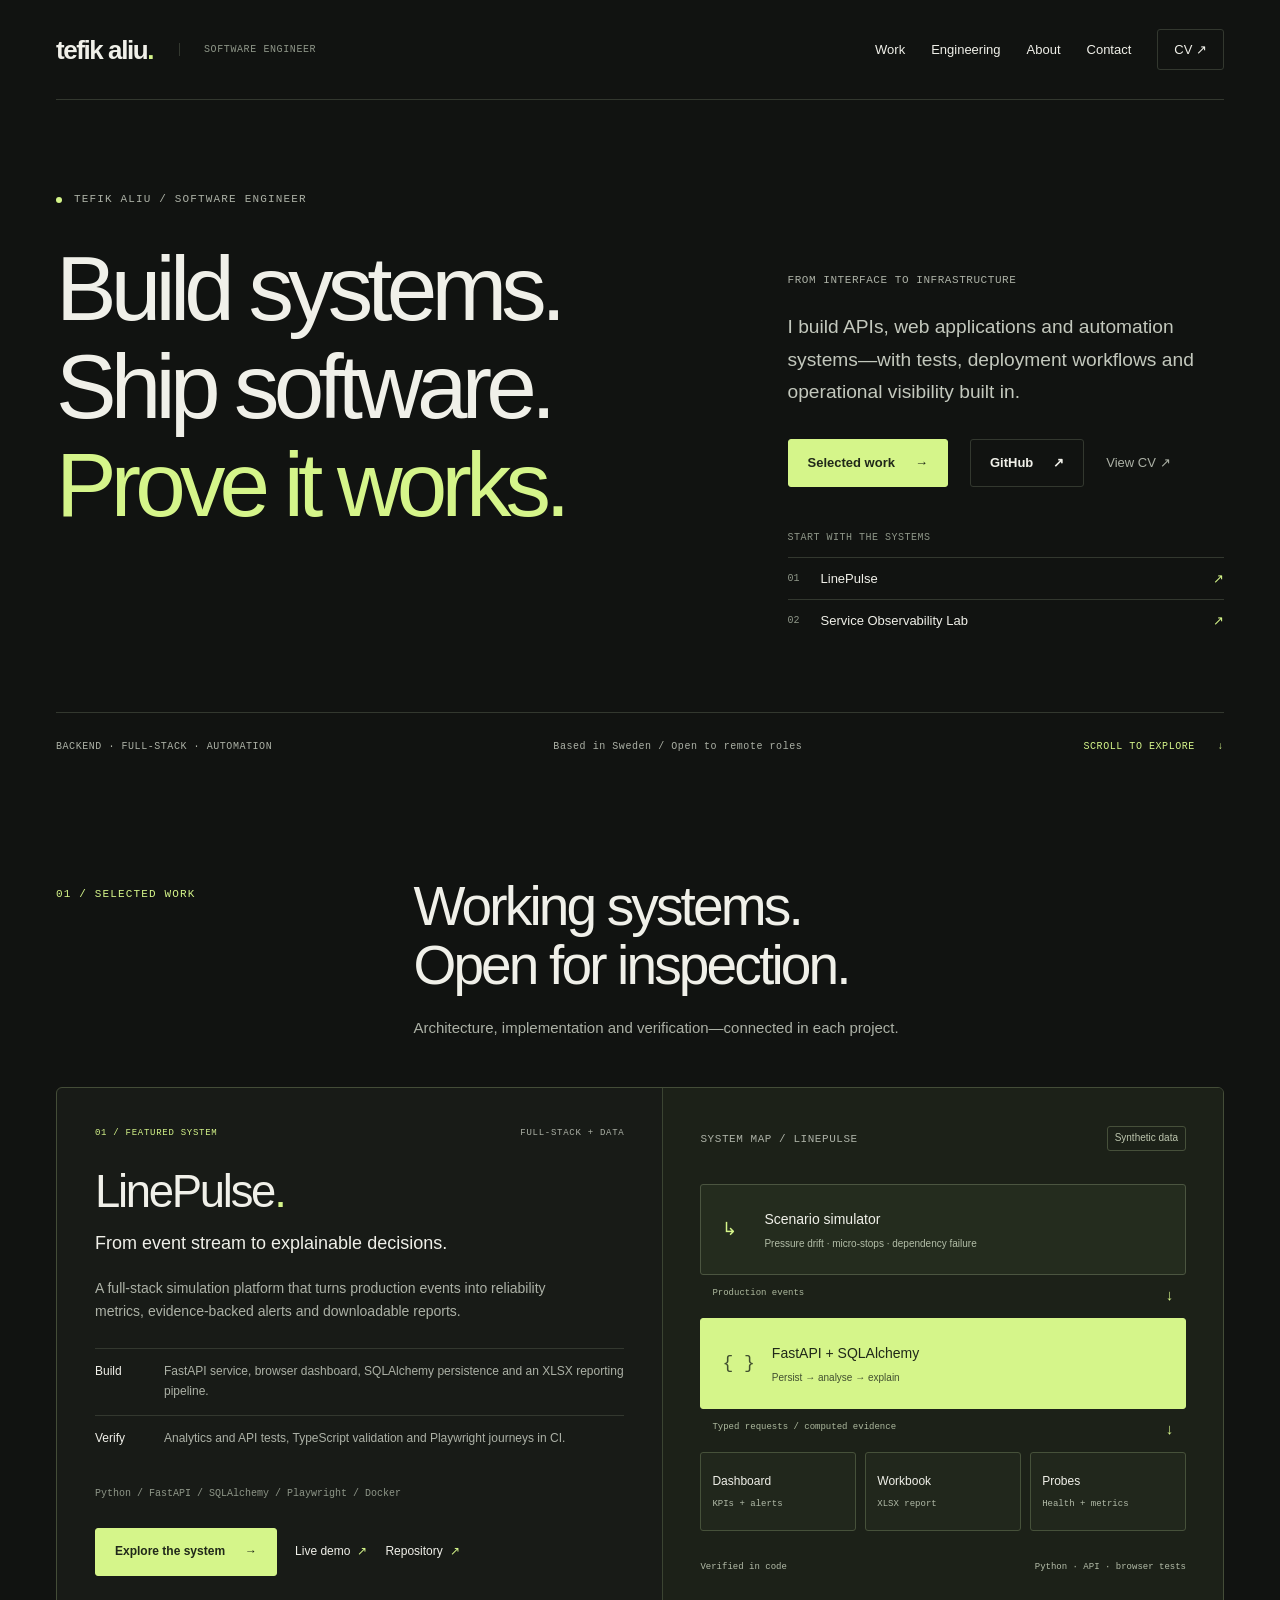
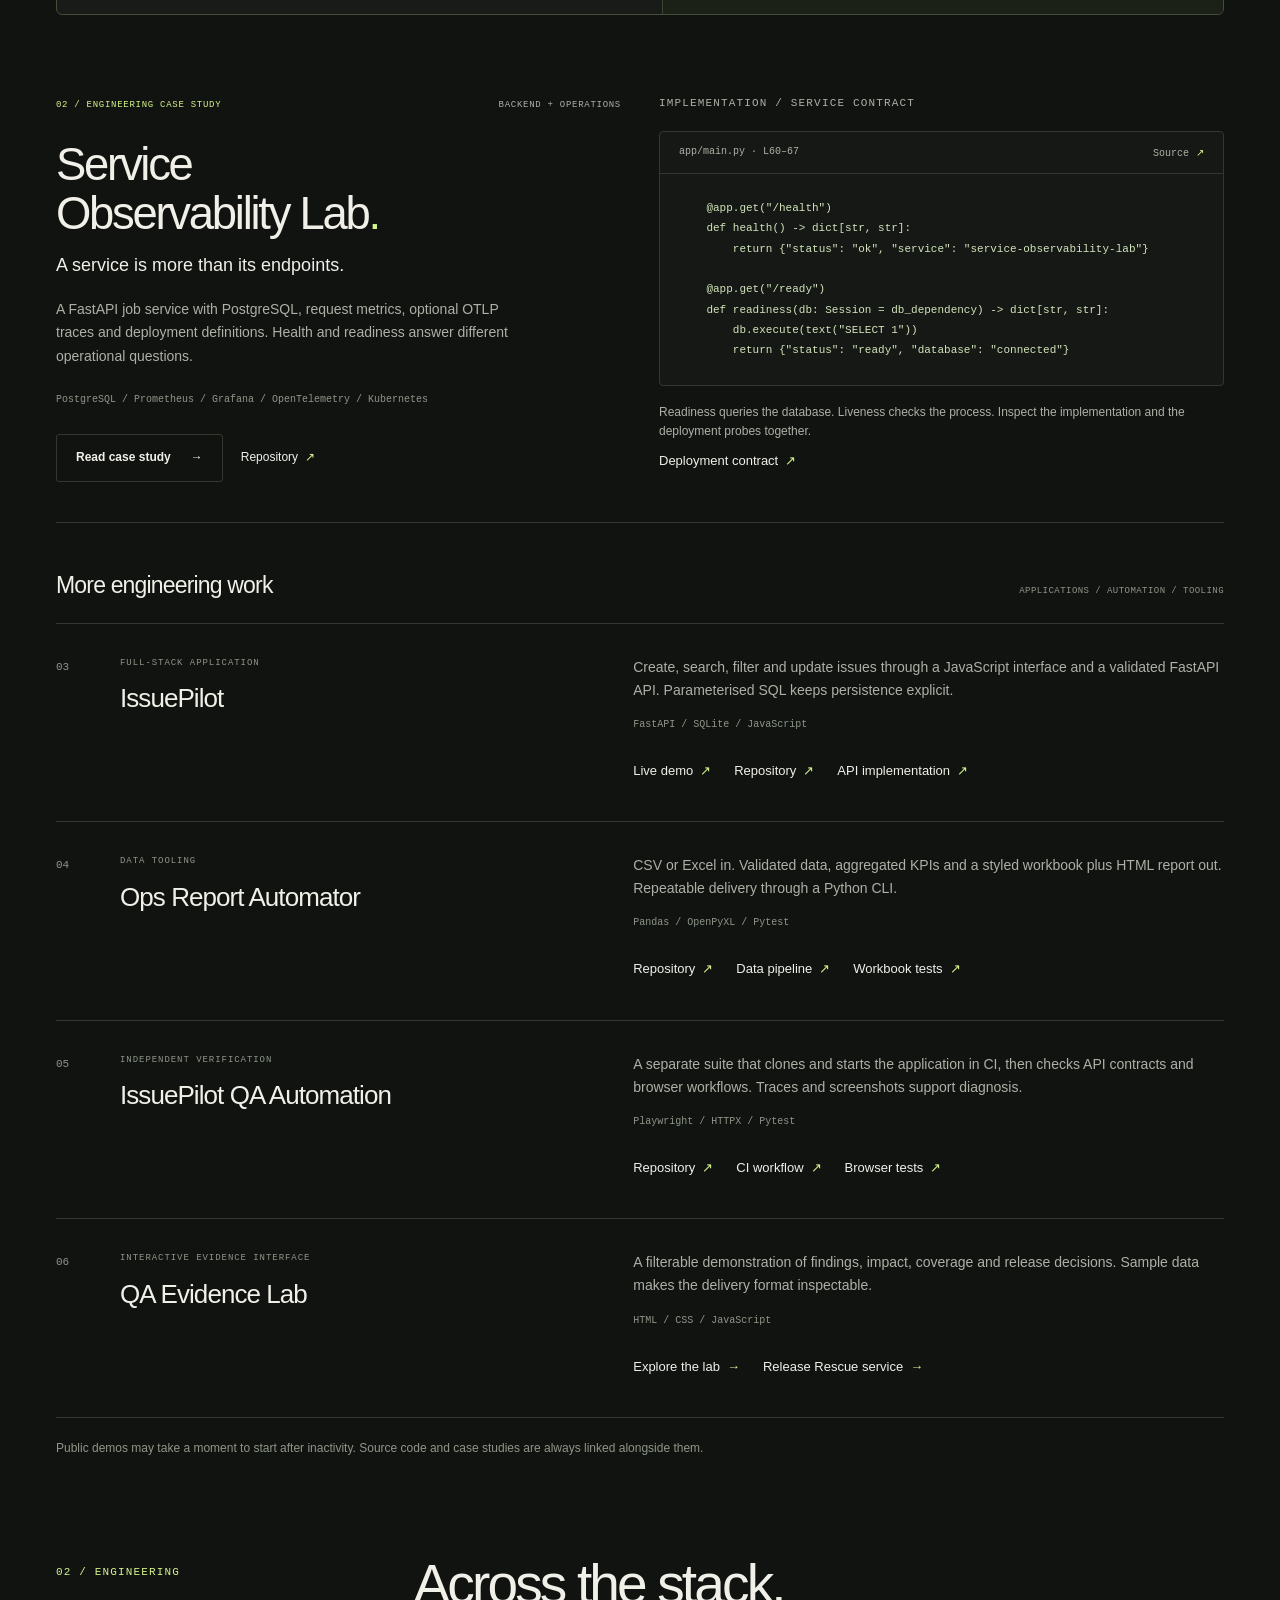
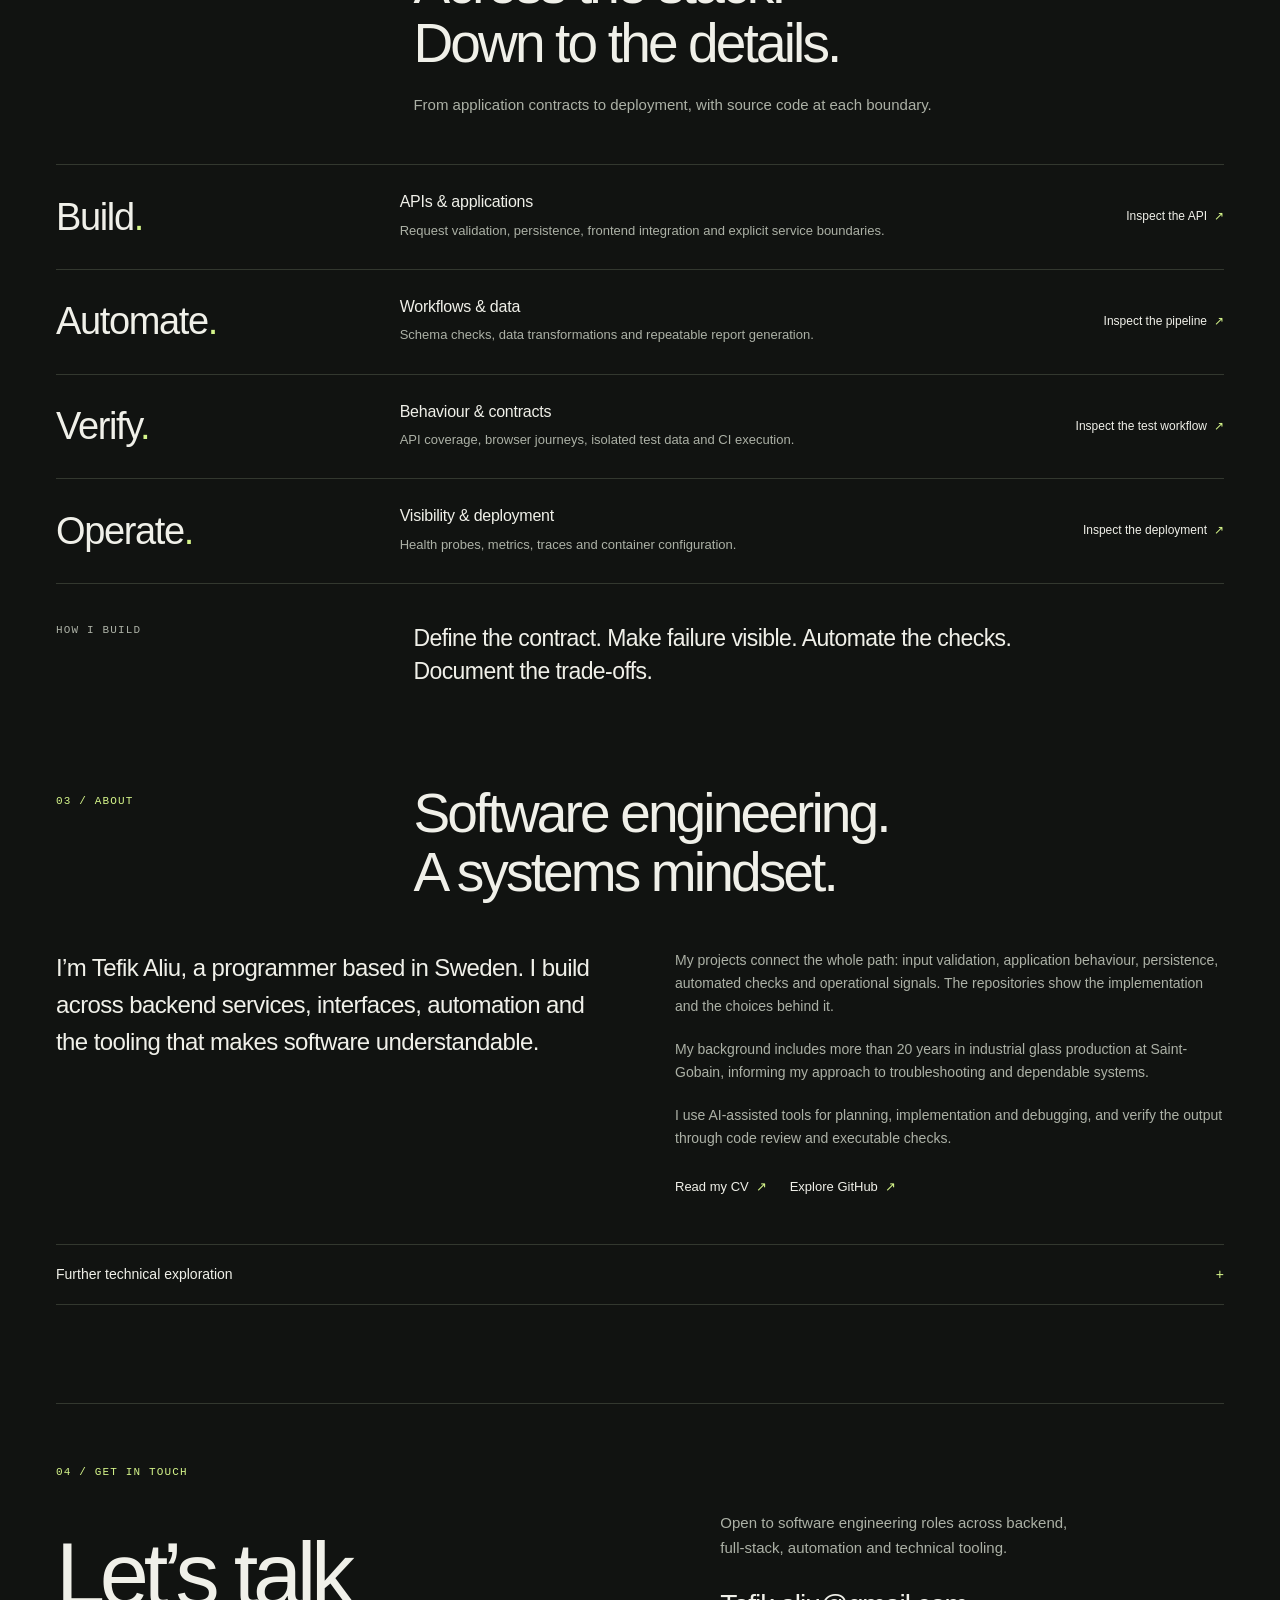
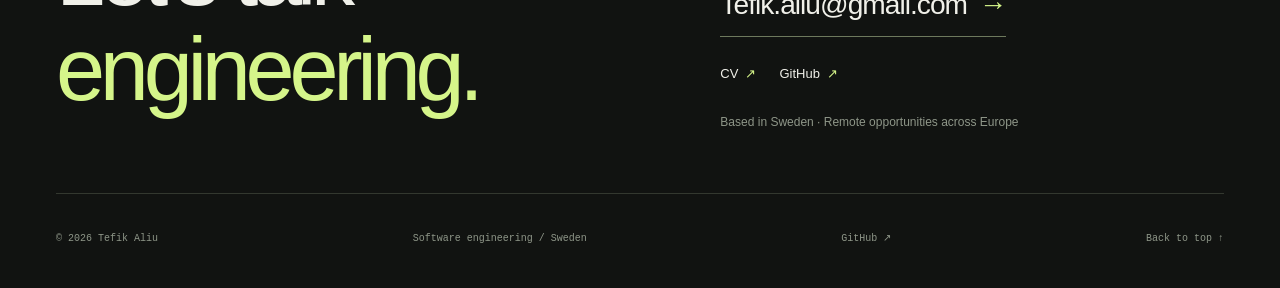
==== commit 73e2d58f: "Wrap portfolio code examples within narrow viewports" ====
--- a/index.html
+++ b/index.html
@@ -32,7 +32,7 @@
       name="twitter:image"
       content="https://tefik-aliu.github.io/assets/social-preview.png">
     <link rel="icon" href="assets/favicon.svg" type="image/svg+xml">
-    <link rel="stylesheet" href="styles.css?v=3f36bc0fdebe">
+    <link rel="stylesheet" href="styles.css?v=917500d25431">
     <script type="application/ld+json">
       {
         "@context": "https://schema.org",
--- a/styles.css
+++ b/styles.css
@@ -620,7 +620,8 @@
 }
 pre code {
   font: inherit;
-  overflow-wrap: normal;
+  white-space: pre-wrap;
+  overflow-wrap: anywhere;
 }
 .proof-caption {
   margin-top: 17px;
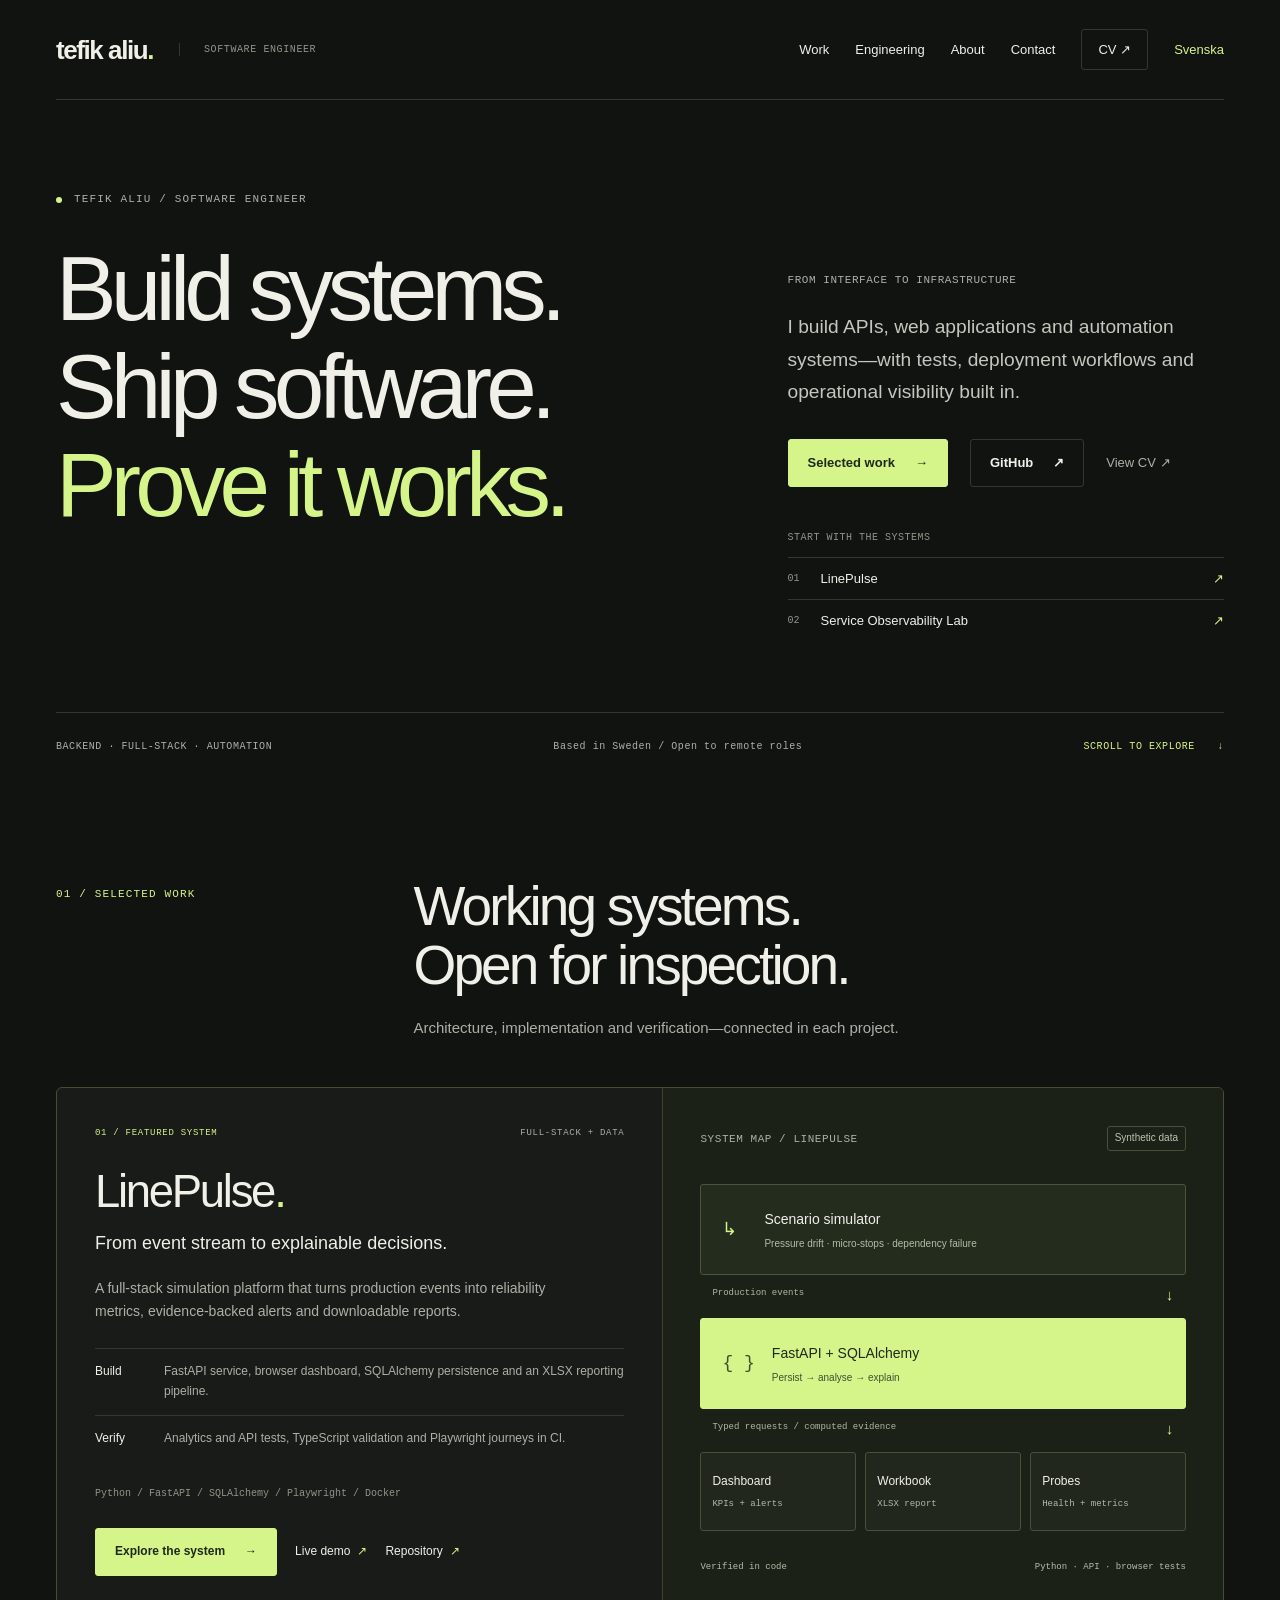
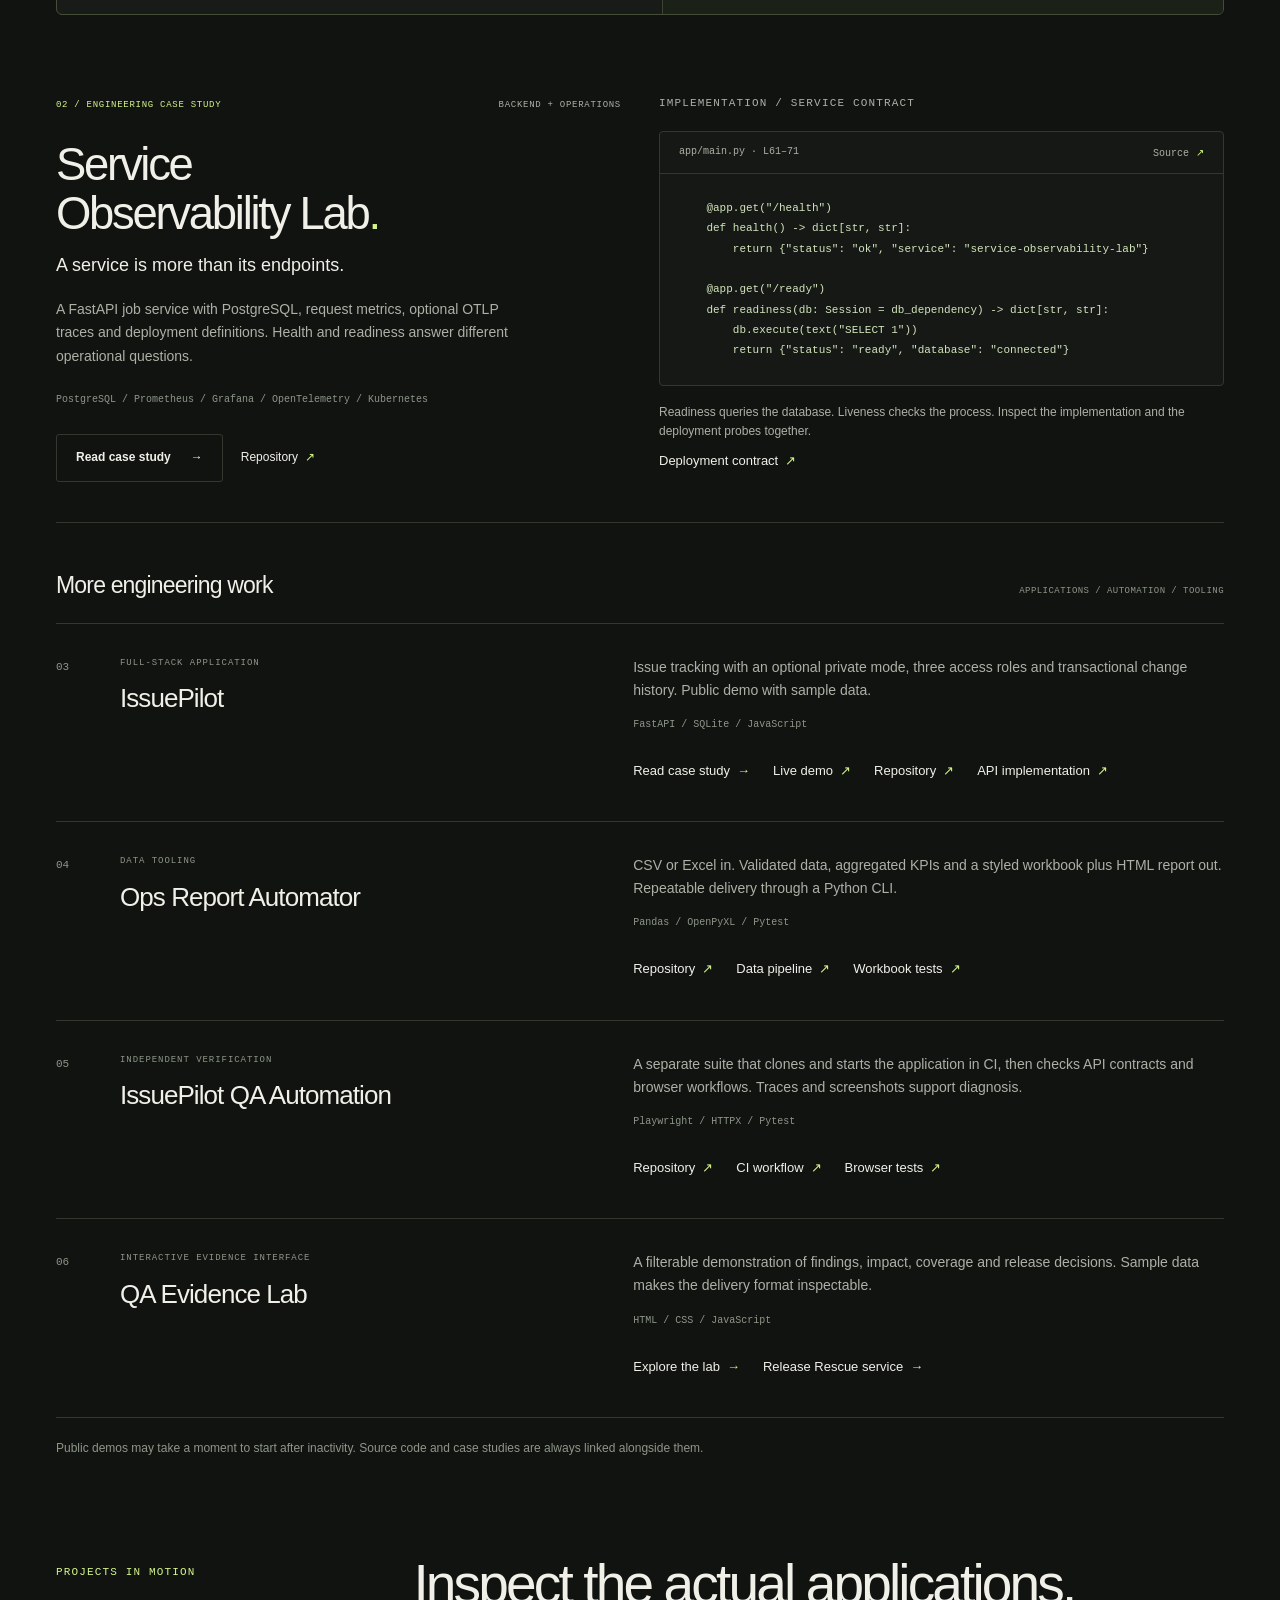
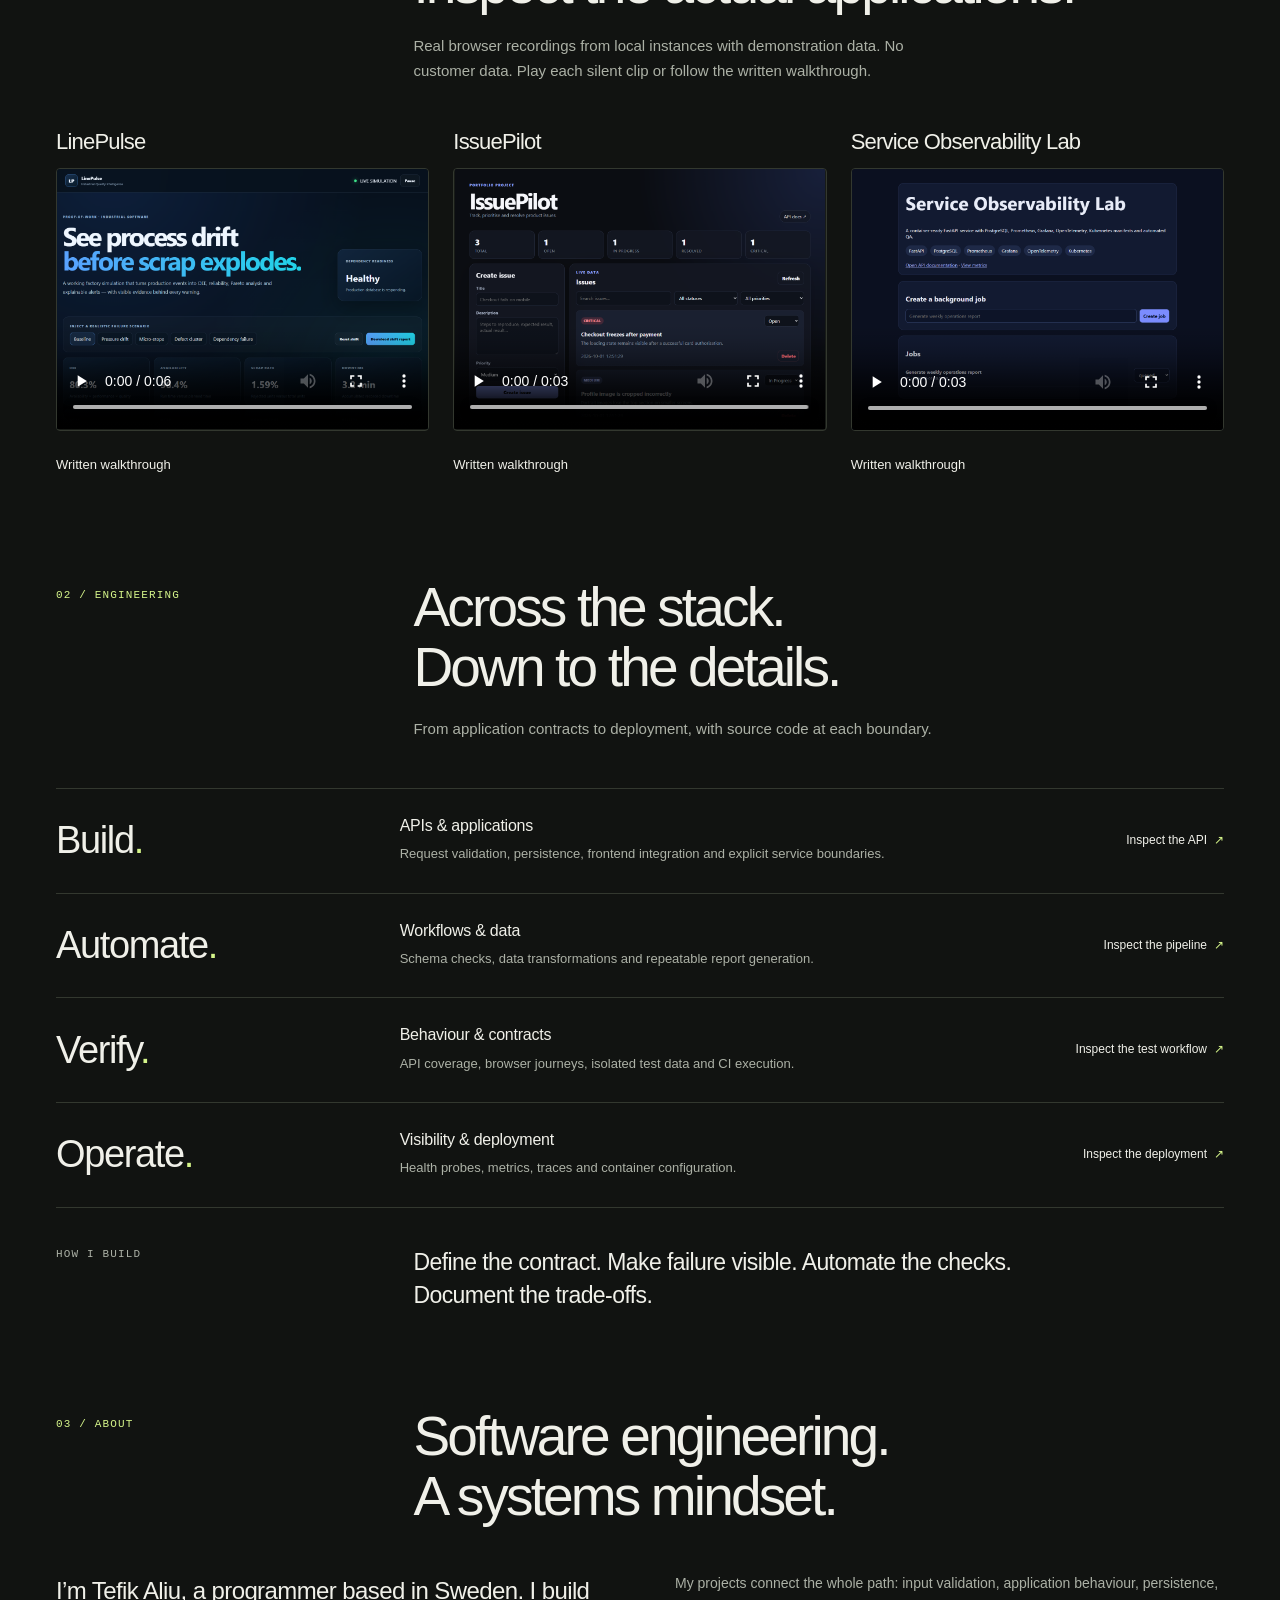
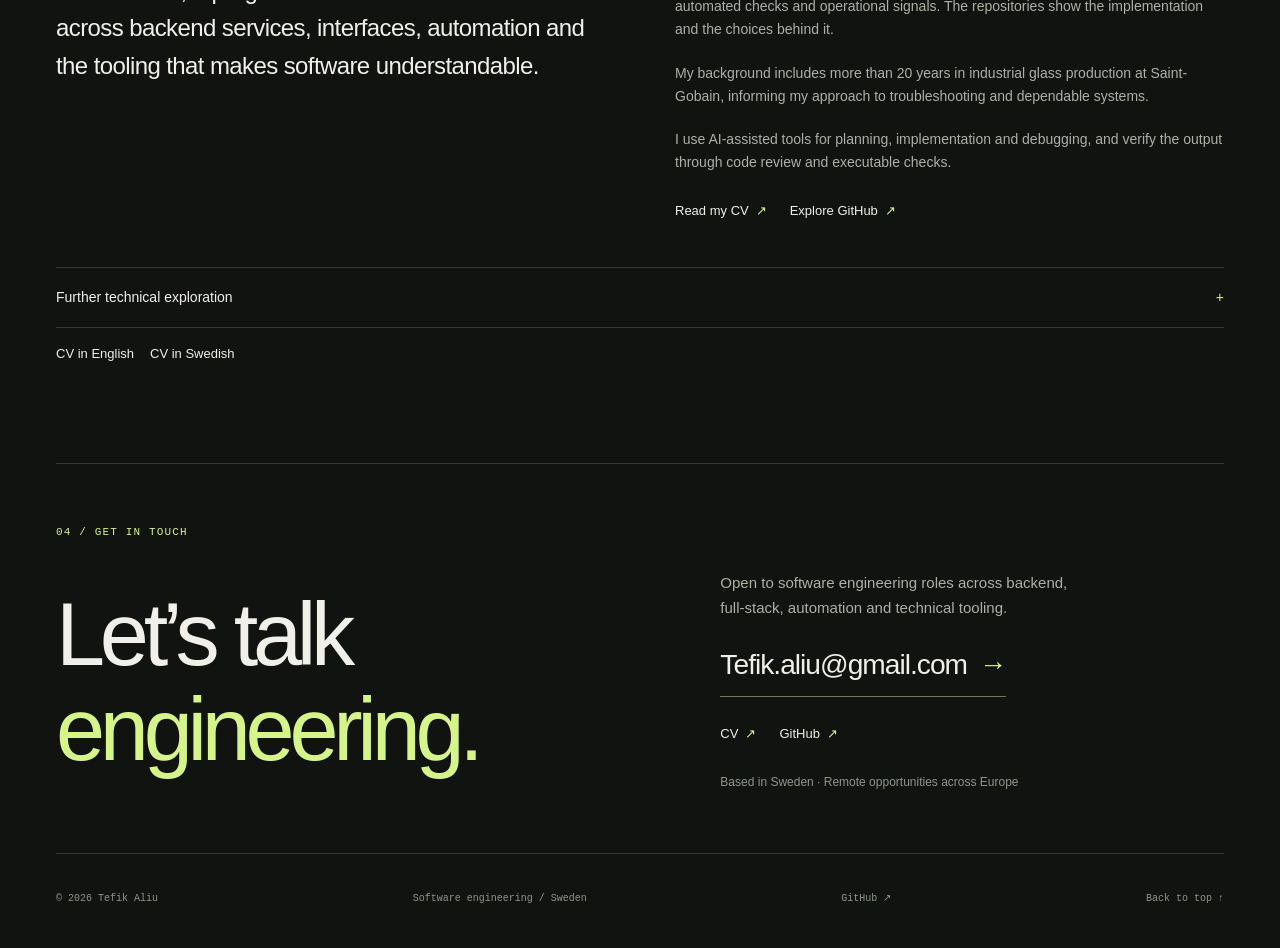
==== commit af7763ed: "Add bilingual IssuePilot access and history case study" ====
--- a/index.html
+++ b/index.html
@@ -1,38 +1,39 @@
 <!DOCTYPE html>
+
 <html lang="en">
   <head>
     <meta charset="utf-8">
-    <meta name="viewport" content="width=device-width, initial-scale=1">
+    <meta content="width=device-width, initial-scale=1" name="viewport">
     <title>Tefik Aliu — Software Engineer</title>
     <meta
-      name="description"
-      content="Software engineer building complete systems: backend APIs, web applications, automation, data tooling and observability. Inspect the architecture, code and tests.">
-    <meta name="theme-color" content="#111311">
-    <link rel="canonical" href="https://tefik-aliu.github.io/">
-    <meta property="og:type" content="website">
-    <meta property="og:title" content="Tefik Aliu — Software Engineer">
+      content="Software engineer building complete systems: backend APIs, web applications, automation, data tooling and observability. Inspect the architecture, code and tests."
+      name="description">
+    <meta content="#111311" name="theme-color">
+    <link href="https://tefik-aliu.github.io/" rel="canonical">
+    <meta content="website" property="og:type">
+    <meta content="Tefik Aliu — Software Engineer" property="og:title">
     <meta
-      property="og:description"
-      content="Software engineer building complete systems: backend APIs, web applications, automation, data tooling and observability. Inspect the architecture, code and tests.">
-    <meta property="og:url" content="https://tefik-aliu.github.io/">
+      content="Software engineer building complete systems: backend APIs, web applications, automation, data tooling and observability. Inspect the architecture, code and tests."
+      property="og:description">
+    <meta content="https://tefik-aliu.github.io/" property="og:url">
     <meta
-      property="og:image"
-      content="https://tefik-aliu.github.io/assets/social-preview.png">
-    <meta property="og:image:width" content="1200">
-    <meta property="og:image:height" content="630">
+      content="https://tefik-aliu.github.io/assets/social-preview.png"
+      property="og:image">
+    <meta content="1200" property="og:image:width">
+    <meta content="630" property="og:image:height">
     <meta
-      property="og:image:alt"
-      content="Tefik Aliu — Software Engineer. Build systems. Ship software. Prove it works.">
-    <meta name="twitter:card" content="summary_large_image">
-    <meta name="twitter:title" content="Tefik Aliu — Software Engineer">
+      content="Tefik Aliu — Software Engineer. Build systems. Ship software. Prove it works."
+      property="og:image:alt">
+    <meta content="summary_large_image" name="twitter:card">
+    <meta content="Tefik Aliu — Software Engineer" name="twitter:title">
     <meta
-      name="twitter:description"
-      content="Software engineer building complete systems: backend APIs, web applications, automation, data tooling and observability. Inspect the architecture, code and tests.">
+      content="Software engineer building complete systems: backend APIs, web applications, automation, data tooling and observability. Inspect the architecture, code and tests."
+      name="twitter:description">
     <meta
-      name="twitter:image"
-      content="https://tefik-aliu.github.io/assets/social-preview.png">
-    <link rel="icon" href="assets/favicon.svg" type="image/svg+xml">
-    <link rel="stylesheet" href="styles.css?v=917500d25431">
+      content="https://tefik-aliu.github.io/assets/social-preview.png"
+      name="twitter:image">
+    <link href="assets/favicon.svg" rel="icon" type="image/svg+xml">
+    <link href="styles.css?v=9ef9ef3a7e6d" rel="stylesheet">
     <script type="application/ld+json">
       {
         "@context": "https://schema.org",
@@ -56,43 +57,60 @@
         ]
       }
     </script>
-    <script src="script.js?v=d75c42f59b13" defer></script>
+    <script defer src="script.js?v=a198b939de59"></script>
+    <link href="https://tefik-aliu.github.io/" hreflang="en" rel="alternate">
+    <link
+      href="https://tefik-aliu.github.io/index.sv.html"
+      hreflang="sv"
+      rel="alternate">
+    <link
+      href="https://tefik-aliu.github.io/"
+      hreflang="x-default"
+      rel="alternate">
   </head>
   <body>
     <a class="skip-link" href="#main">Skip to content</a>
     <header class="site-header shell">
-      <a class="brand" href="#top" aria-label="Tefik Aliu home"
+      <a aria-label="Tefik Aliu home" class="brand" href="#top"
         >tefik aliu<span aria-hidden="true">.</span></a
       >
       <span class="header-role">SOFTWARE ENGINEER</span>
       <button
+        aria-controls="site-nav"
+        aria-expanded="false"
         class="menu-button"
+        hidden
         type="button"
-        aria-expanded="false"
-        aria-controls="site-nav"
-        hidden
       >
         Menu <span aria-hidden="true">+</span>
       </button>
-      <nav id="site-nav" class="site-nav" aria-label="Primary navigation">
-        <a href="#projects" data-section="projects">Work</a
-        ><a href="#engineering" data-section="engineering">Engineering</a
-        ><a href="#about" data-section="about">About</a
-        ><a href="#contact" data-section="contact">Contact</a>
+      <nav aria-label="Primary navigation" class="site-nav" id="site-nav">
+        <a data-section="projects" href="#projects">Work</a
+        ><a data-section="engineering" href="#engineering">Engineering</a
+        ><a data-section="about" href="#about">About</a
+        ><a data-section="contact" href="#contact">Contact</a>
         <a
           class="nav-cv"
           href="assets/Tefik_Aliu_CV.pdf"
+          rel="noopener"
           target="_blank"
-          rel="noopener"
           >CV <span aria-hidden="true">↗</span></a
+        >
+        <a
+          aria-label="Läs på svenska"
+          class="language-link"
+          href="index.sv.html"
+          hreflang="sv"
+          lang="sv"
+          >Svenska</a
         >
       </nav>
     </header>
     <main id="main">
-      <section class="hero shell" id="top" aria-labelledby="hero-title">
+      <section aria-labelledby="hero-title" class="hero shell" id="top">
         <div class="hero-heading">
           <p class="eyebrow">
-            <span class="live-dot" aria-hidden="true"></span> TEFIK ALIU /
+            <span aria-hidden="true" class="live-dot"></span> TEFIK ALIU /
             SOFTWARE ENGINEER
           </p>
           <h1 id="hero-title">
@@ -111,14 +129,14 @@
             ><a
               class="button secondary"
               href="https://github.com/tefik-aliu"
+              rel="noopener noreferrer"
               target="_blank"
-              rel="noopener noreferrer"
               >GitHub<span aria-hidden="true"> ↗</span></a
             ><a
               class="quiet-link"
               href="assets/Tefik_Aliu_CV.pdf"
+              rel="noopener"
               target="_blank"
-              rel="noopener"
               >View CV ↗</a
             >
           </div>
@@ -138,12 +156,12 @@
           ><span
             >Based in Sweden <span class="muted">/</span> Open to remote
             roles</span
-          ><a href="#projects" aria-label="Scroll to selected work"
+          ><a aria-label="Scroll to selected work" href="#projects"
             >SCROLL TO EXPLORE <span aria-hidden="true">↓</span></a
           >
         </div>
       </section>
-      <section id="projects" class="section shell">
+      <section class="section shell" id="projects">
         <div class="section-head">
           <p class="eyebrow">01 / SELECTED WORK</p>
           <div>
@@ -154,7 +172,7 @@
             </p>
           </div>
         </div>
-        <article class="flagship" aria-labelledby="linepulse-title">
+        <article aria-labelledby="linepulse-title" class="flagship">
           <div class="project-body">
             <div class="project-meta">
               <span>01 / FEATURED SYSTEM</span><span>FULL-STACK + DATA</span>
@@ -195,14 +213,14 @@
               ><a
                 class="text-link"
                 href="https://linepulse-industrial-intelligence.onrender.com"
+                rel="noopener noreferrer"
                 target="_blank"
-                rel="noopener noreferrer"
                 >Live demo<span aria-hidden="true"> ↗</span></a
               ><a
                 class="text-link"
                 href="https://github.com/tefik-aliu/linepulse-industrial-intelligence"
+                rel="noopener noreferrer"
                 target="_blank"
-                rel="noopener noreferrer"
                 >Repository<span aria-hidden="true"> ↗</span></a
               >
             </div>
@@ -213,7 +231,7 @@
               ><span class="diagram-label">Synthetic data</span>
             </figcaption>
             <div class="system-node source-node">
-              <span class="node-icon" aria-hidden="true">↳</span>
+              <span aria-hidden="true" class="node-icon">↳</span>
               <div>
                 <b>Scenario simulator</b
                 ><small
@@ -225,7 +243,7 @@
               <span>Production events</span><span aria-hidden="true">↓</span>
             </div>
             <div class="system-node primary-node">
-              <span class="node-icon" aria-hidden="true">{ }</span>
+              <span aria-hidden="true" class="node-icon">{ }</span>
               <div>
                 <b>FastAPI + SQLAlchemy</b
                 ><small>Persist → analyse → explain</small>
@@ -247,8 +265,8 @@
           </figure>
         </article>
         <article
+          aria-labelledby="observability-title"
           class="observability-feature"
-          aria-labelledby="observability-title"
         >
           <div class="project-body">
             <div class="project-meta">
@@ -273,8 +291,8 @@
               ><a
                 class="text-link"
                 href="https://github.com/tefik-aliu/service-observability-lab"
+                rel="noopener noreferrer"
                 target="_blank"
-                rel="noopener noreferrer"
                 >Repository<span aria-hidden="true"> ↗</span></a
               >
             </div>
@@ -283,26 +301,26 @@
             <p class="eyebrow">IMPLEMENTATION / SERVICE CONTRACT</p>
             <div class="code-proof">
               <div class="proof-header">
-                <span>app/main.py · L60–67</span
+                <span>app/main.py · L61–71</span
                 ><a
                   class="text-link"
-                  href="https://github.com/tefik-aliu/service-observability-lab/blob/main/app/main.py#L60-L67"
-                  target="_blank"
-                  rel="noopener noreferrer"
+                  href="https://github.com/tefik-aliu/service-observability-lab/blob/main/app/main.py#L61-L71"
+                  rel="noopener noreferrer"
+                  target="_blank"
                   >Source<span aria-hidden="true"> ↗</span></a
                 >
               </div>
               <pre
+                aria-label="app/main.py source excerpt"
                 tabindex="0"
-                aria-label="app/main.py source excerpt"
-              ><code>    @app.get(&quot;/health&quot;)
+              ><code>    @app.get("/health")
     def health() -&gt; dict[str, str]:
-        return {&quot;status&quot;: &quot;ok&quot;, &quot;service&quot;: &quot;service-observability-lab&quot;}
+        return {"status": "ok", "service": "service-observability-lab"}
 
-    @app.get(&quot;/ready&quot;)
+    @app.get("/ready")
     def readiness(db: Session = db_dependency) -&gt; dict[str, str]:
-        db.execute(text(&quot;SELECT 1&quot;))
-        return {&quot;status&quot;: &quot;ready&quot;, &quot;database&quot;: &quot;connected&quot;}</code></pre>
+        db.execute(text("SELECT 1"))
+        return {"status": "ready", "database": "connected"}</code></pre>
             </div>
             <p class="proof-caption">
               Readiness queries the database. Liveness checks the process.
@@ -311,8 +329,8 @@
             <a
               class="text-link"
               href="https://github.com/tefik-aliu/service-observability-lab/blob/main/k8s/app.yaml"
+              rel="noopener noreferrer"
               target="_blank"
-              rel="noopener noreferrer"
               >Deployment contract<span aria-hidden="true"> ↗</span></a
             >
           </div>
@@ -330,29 +348,31 @@
             </div>
             <div>
               <p>
-                Create, search, filter and update issues through a JavaScript
-                interface and a validated FastAPI API. Parameterised SQL keeps
-                persistence explicit.
+                Issue tracking with an optional private mode, three access roles
+                and transactional change history. Public demo with sample data.
               </p>
               <p class="stack-line">FastAPI / SQLite / JavaScript</p>
               <div class="inline-links">
+                <a class="text-link" href="issuepilot.html"
+                  >Read case study <span aria-hidden="true">→</span></a
+                >
                 <a
                   class="text-link"
                   href="https://issuepilot-tefik.onrender.com"
-                  target="_blank"
-                  rel="noopener noreferrer"
+                  rel="noopener noreferrer"
+                  target="_blank"
                   >Live demo<span aria-hidden="true"> ↗</span></a
                 ><a
                   class="text-link"
                   href="https://github.com/tefik-aliu/issuepilot"
-                  target="_blank"
-                  rel="noopener noreferrer"
+                  rel="noopener noreferrer"
+                  target="_blank"
                   >Repository<span aria-hidden="true"> ↗</span></a
                 ><a
                   class="text-link"
                   href="https://github.com/tefik-aliu/issuepilot/blob/main/app/main.py"
-                  target="_blank"
-                  rel="noopener noreferrer"
+                  rel="noopener noreferrer"
+                  target="_blank"
                   >API implementation<span aria-hidden="true"> ↗</span></a
                 >
               </div>
@@ -375,20 +395,20 @@
                 <a
                   class="text-link"
                   href="https://github.com/tefik-aliu/ops-report-automator"
-                  target="_blank"
-                  rel="noopener noreferrer"
+                  rel="noopener noreferrer"
+                  target="_blank"
                   >Repository<span aria-hidden="true"> ↗</span></a
                 ><a
                   class="text-link"
                   href="https://github.com/tefik-aliu/ops-report-automator/blob/main/ops_reporter/core.py"
-                  target="_blank"
-                  rel="noopener noreferrer"
+                  rel="noopener noreferrer"
+                  target="_blank"
                   >Data pipeline<span aria-hidden="true"> ↗</span></a
                 ><a
                   class="text-link"
                   href="https://github.com/tefik-aliu/ops-report-automator/blob/main/tests/test_report.py"
-                  target="_blank"
-                  rel="noopener noreferrer"
+                  rel="noopener noreferrer"
+                  target="_blank"
                   >Workbook tests<span aria-hidden="true"> ↗</span></a
                 >
               </div>
@@ -411,20 +431,20 @@
                 <a
                   class="text-link"
                   href="https://github.com/tefik-aliu/issuepilot-qa-automation"
-                  target="_blank"
-                  rel="noopener noreferrer"
+                  rel="noopener noreferrer"
+                  target="_blank"
                   >Repository<span aria-hidden="true"> ↗</span></a
                 ><a
                   class="text-link"
                   href="https://github.com/tefik-aliu/issuepilot-qa-automation/blob/main/.github/workflows/qa.yml"
-                  target="_blank"
-                  rel="noopener noreferrer"
+                  rel="noopener noreferrer"
+                  target="_blank"
                   >CI workflow<span aria-hidden="true"> ↗</span></a
                 ><a
                   class="text-link"
                   href="https://github.com/tefik-aliu/issuepilot-qa-automation/blob/main/tests/test_ui.py"
-                  target="_blank"
-                  rel="noopener noreferrer"
+                  rel="noopener noreferrer"
+                  target="_blank"
                   >Browser tests<span aria-hidden="true"> ↗</span></a
                 >
               </div>
@@ -458,13 +478,89 @@
           and case studies are always linked alongside them.
         </p>
       </section>
+      <section aria-labelledby="demo-title" class="section shell" id="demos">
+        <div class="section-head">
+          <p class="eyebrow">PROJECTS IN MOTION</p>
+          <div>
+            <h2 id="demo-title">Inspect the actual applications.</h2>
+            <p>
+              Real browser recordings from local instances with demonstration
+              data. No customer data. Play each silent clip or follow the
+              written walkthrough.
+            </p>
+          </div>
+        </div>
+        <div class="demo-grid">
+          <article class="demo-card">
+            <h3>LinePulse</h3>
+            <video
+              aria-label="LinePulse — Recorded demonstration"
+              controls
+              poster="assets/demos/linepulse.png"
+              preload="metadata"
+            >
+              <source src="assets/demos/linepulse.webm" type="video/webm">
+              <a href="assets/demos/linepulse.webm">Open video file</a>
+            </video>
+            <details>
+              <summary>Written walkthrough</summary>
+              <p>
+                Select Pressure drift. The simulator creates synthetic events
+                and the dashboard updates its metrics and alerts. Inspect the
+                alert evidence, then export a shift report.
+              </p>
+            </details>
+          </article>
+          <article class="demo-card">
+            <h3>IssuePilot</h3>
+            <video
+              aria-label="IssuePilot — Recorded demonstration"
+              controls
+              poster="assets/demos/issuepilot.png"
+              preload="metadata"
+            >
+              <source src="assets/demos/issuepilot.webm" type="video/webm">
+              <a href="assets/demos/issuepilot.webm">Open video file</a>
+            </video>
+            <details>
+              <summary>Written walkthrough</summary>
+              <p>
+                Create an issue, choose a priority and move it to resolved.
+                Search and filters let you find the same persisted record again.
+              </p>
+            </details>
+          </article>
+          <article class="demo-card">
+            <h3>Service Observability Lab</h3>
+            <video
+              aria-label="Service Observability Lab — Recorded demonstration"
+              controls
+              poster="assets/demos/observability.png"
+              preload="metadata"
+            >
+              <source src="assets/demos/observability.webm" type="video/webm">
+              <a href="assets/demos/observability.webm">Open video file</a>
+            </video>
+            <details>
+              <summary>Written walkthrough</summary>
+              <p>
+                Create a job, move it from queued to running and completed, then
+                inspect the API and Prometheus endpoints. Job status is a
+                demonstration of state management; no background worker executes
+                the job.
+              </p>
+            </details>
+          </article>
+        </div>
+      </section>
       <section class="section shell" id="engineering">
         <div class="section-head">
           <p class="eyebrow">02 / ENGINEERING</p>
           <div>
             <h2>Across the stack.<br>Down to the details.</h2>
             <p>
-              From application contracts to deployment, with source code at each boundary.
+              From application contracts to deployment, with source code at each
+              boundary.
             </p>
           </div>
         </div>
@@ -481,8 +577,8 @@
             <a
               class="text-link"
               href="https://github.com/tefik-aliu/issuepilot/blob/main/app/main.py"
+              rel="noopener noreferrer"
               target="_blank"
-              rel="noopener noreferrer"
               >Inspect the API<span aria-hidden="true"> ↗</span></a
             >
           </article>
@@ -498,8 +594,8 @@
             <a
               class="text-link"
               href="https://github.com/tefik-aliu/ops-report-automator/blob/main/ops_reporter/core.py"
+              rel="noopener noreferrer"
               target="_blank"
-              rel="noopener noreferrer"
               >Inspect the pipeline<span aria-hidden="true"> ↗</span></a
             >
           </article>
@@ -515,8 +611,8 @@
             <a
               class="text-link"
               href="https://github.com/tefik-aliu/issuepilot-qa-automation/blob/main/.github/workflows/qa.yml"
+              rel="noopener noreferrer"
               target="_blank"
-              rel="noopener noreferrer"
               >Inspect the test workflow<span aria-hidden="true"> ↗</span></a
             >
           </article>
@@ -529,8 +625,8 @@
             <a
               class="text-link"
               href="https://github.com/tefik-aliu/service-observability-lab/blob/main/k8s/app.yaml"
+              rel="noopener noreferrer"
               target="_blank"
-              rel="noopener noreferrer"
               >Inspect the deployment<span aria-hidden="true"> ↗</span></a
             >
           </article>
@@ -544,7 +640,7 @@
         </div>
       </section>
       <section class="section shell about-section" id="about">
-        <span id="experience" class="anchor-alias"></span>
+        <span class="anchor-alias" id="experience"></span>
         <div class="section-head">
           <p class="eyebrow">03 / ABOUT</p>
           <div>
@@ -565,7 +661,9 @@
               it.
             </p>
             <p>
-              My background includes more than 20 years in industrial glass production at Saint-Gobain, informing my approach to troubleshooting and dependable systems.
+              My background includes more than 20 years in industrial glass
+              production at Saint-Gobain, informing my approach to
+              troubleshooting and dependable systems.
             </p>
             <p>
               I use AI-assisted tools for planning, implementation and
@@ -578,8 +676,8 @@
               ><a
                 class="text-link"
                 href="https://github.com/tefik-aliu"
+                rel="noopener noreferrer"
                 target="_blank"
-                rel="noopener noreferrer"
                 >Explore GitHub<span aria-hidden="true"> ↗</span></a
               >
             </div>
@@ -595,6 +693,10 @@
             are included in the CV.
           </p>
         </details>
+        <div class="cv-options">
+          <a href="assets/Tefik_Aliu_CV_EN.pdf">CV in English</a
+          ><a href="assets/Tefik_Aliu_CV_SV.pdf" lang="sv">CV in Swedish</a>
+        </div>
       </section>
       <section class="contact-section shell" id="contact">
         <p class="eyebrow">04 / GET IN TOUCH</p>
@@ -614,8 +716,8 @@
               ><a
                 class="text-link"
                 href="https://github.com/tefik-aliu"
+                rel="noopener noreferrer"
                 target="_blank"
-                rel="noopener noreferrer"
                 >GitHub<span aria-hidden="true"> ↗</span></a
               >
             </div>
@@ -629,7 +731,7 @@
     <footer class="site-footer shell">
       <span>© <span id="year">2026</span> Tefik Aliu</span
       ><span>Software engineering / Sweden</span
-      ><a href="https://github.com/tefik-aliu" target="_blank" rel="noopener"
+      ><a href="https://github.com/tefik-aliu" rel="noopener" target="_blank"
         >GitHub ↗</a
       ><a href="#top">Back to top ↑</a>
     </footer>
--- a/styles.css
+++ b/styles.css
@@ -1844,3 +1844,83 @@
     transition: none !important;
   }
 }
+
+/* Language navigation and real application demonstrations. */
+.language-link {
+  color: var(--accent);
+  white-space: nowrap;
+}
+.demo-grid {
+  display: grid;
+  grid-template-columns: repeat(3, minmax(0, 1fr));
+  gap: 24px;
+}
+.demo-card {
+  min-width: 0;
+}
+.demo-card h3 {
+  font-size: 22px;
+  margin-bottom: 15px;
+}
+.demo-card video {
+  display: block;
+  width: 100%;
+  aspect-ratio: 1280/900;
+  background: var(--surface);
+  border: 1px solid var(--line);
+  border-radius: 4px;
+}
+.demo-card p,
+.demo-card details {
+  margin-top: 15px;
+  font-size: 13px;
+  color: var(--muted);
+}
+.demo-card summary {
+  cursor: pointer;
+  color: var(--text);
+  padding-block: 8px;
+}
+.demo-card a {
+  display: inline-block;
+  margin-top: 10px;
+}
+.cv-options {
+  display: flex;
+  flex-wrap: wrap;
+  gap: 16px;
+  margin-top: 15px;
+  font-size: 13px;
+}
+html[lang="sv"] .hero h1 {
+  font-size: clamp(44px, 5.2vw, 76px);
+}
+html[lang="sv"] .capability-row h3 {
+  font-size: 27px;
+  overflow-wrap: anywhere;
+}
+@media (max-width: 1100px) {
+  .header-role {
+    display: none;
+  }
+  .site-nav {
+    gap: 18px;
+  }
+}
+@media (max-width: 820px) {
+  .demo-grid {
+    grid-template-columns: 1fr;
+    gap: 36px;
+  }
+  .demo-card video {
+    max-width: 650px;
+  }
+}
+@media (max-width: 600px) {
+  html[lang="sv"] .hero h1 {
+    font-size: 38px;
+  }
+  html[lang="sv"] .capability-row h3 {
+    font-size: 20px;
+  }
+}
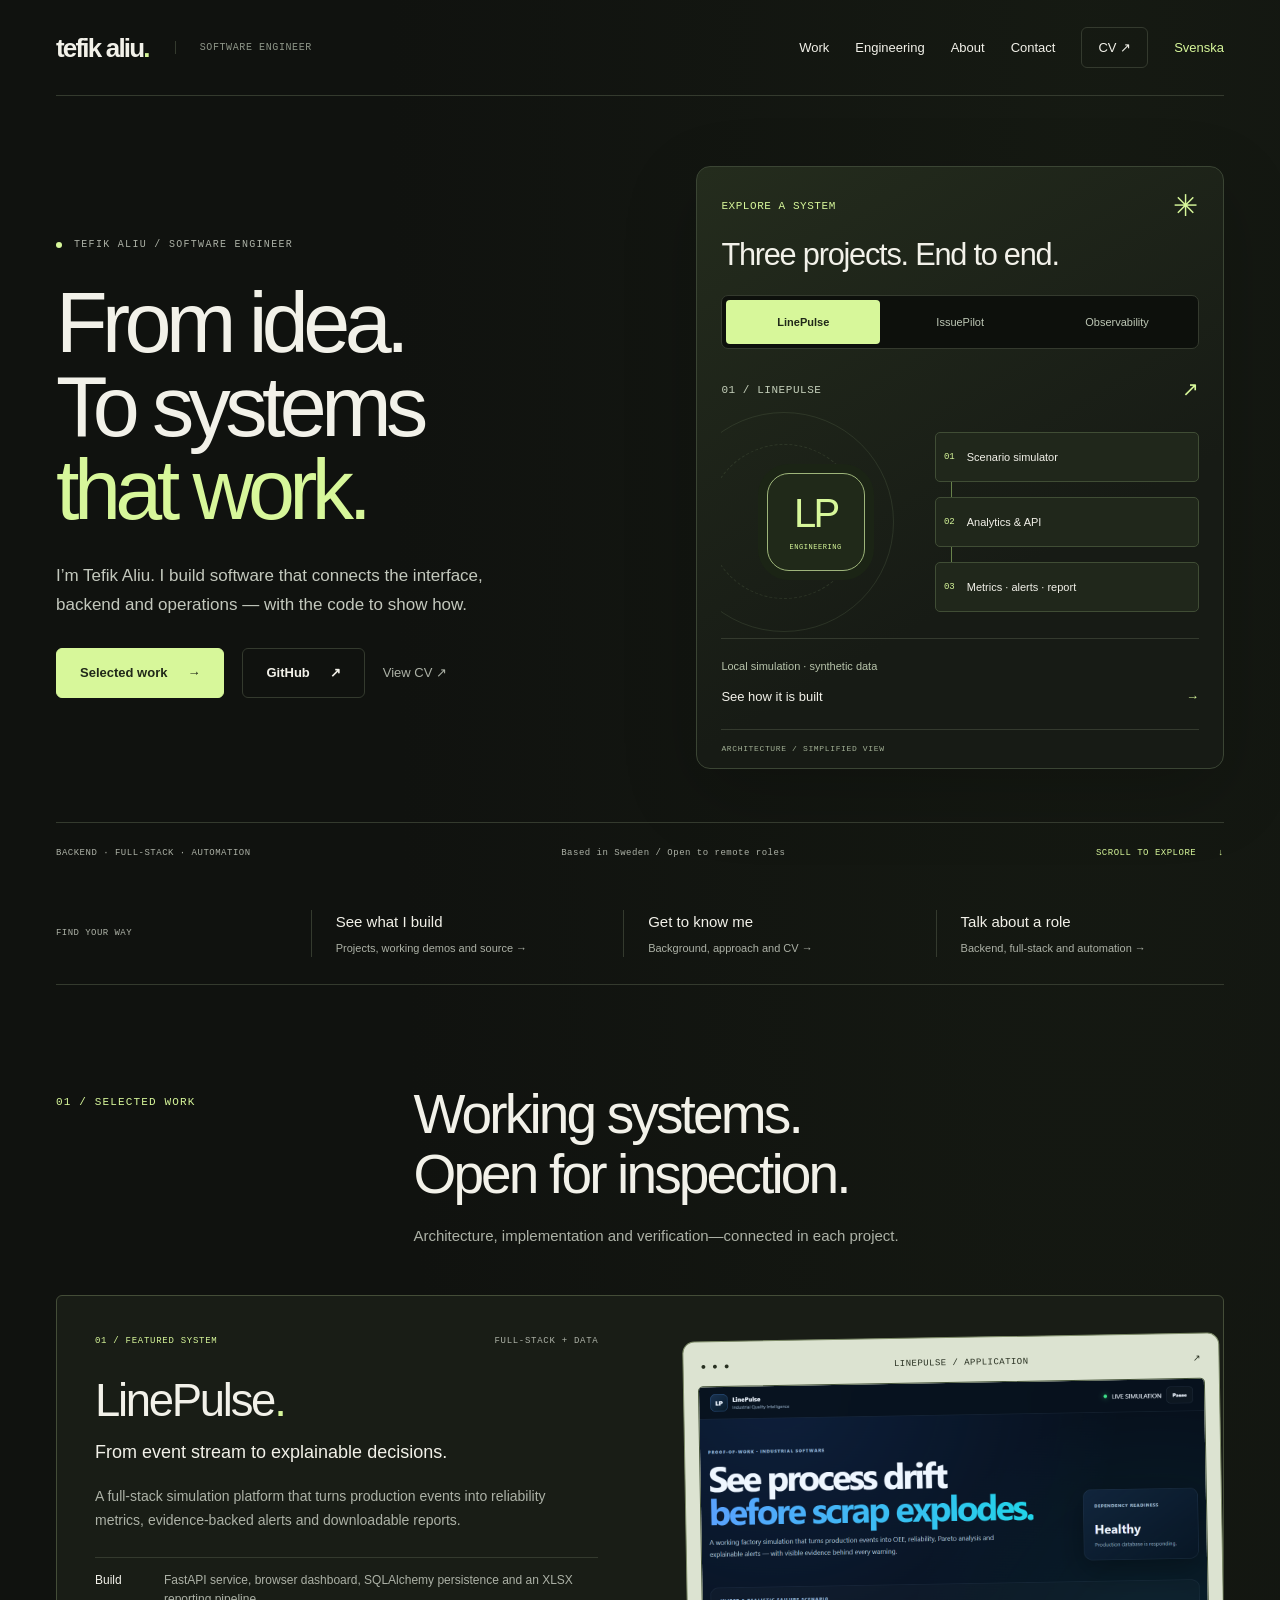
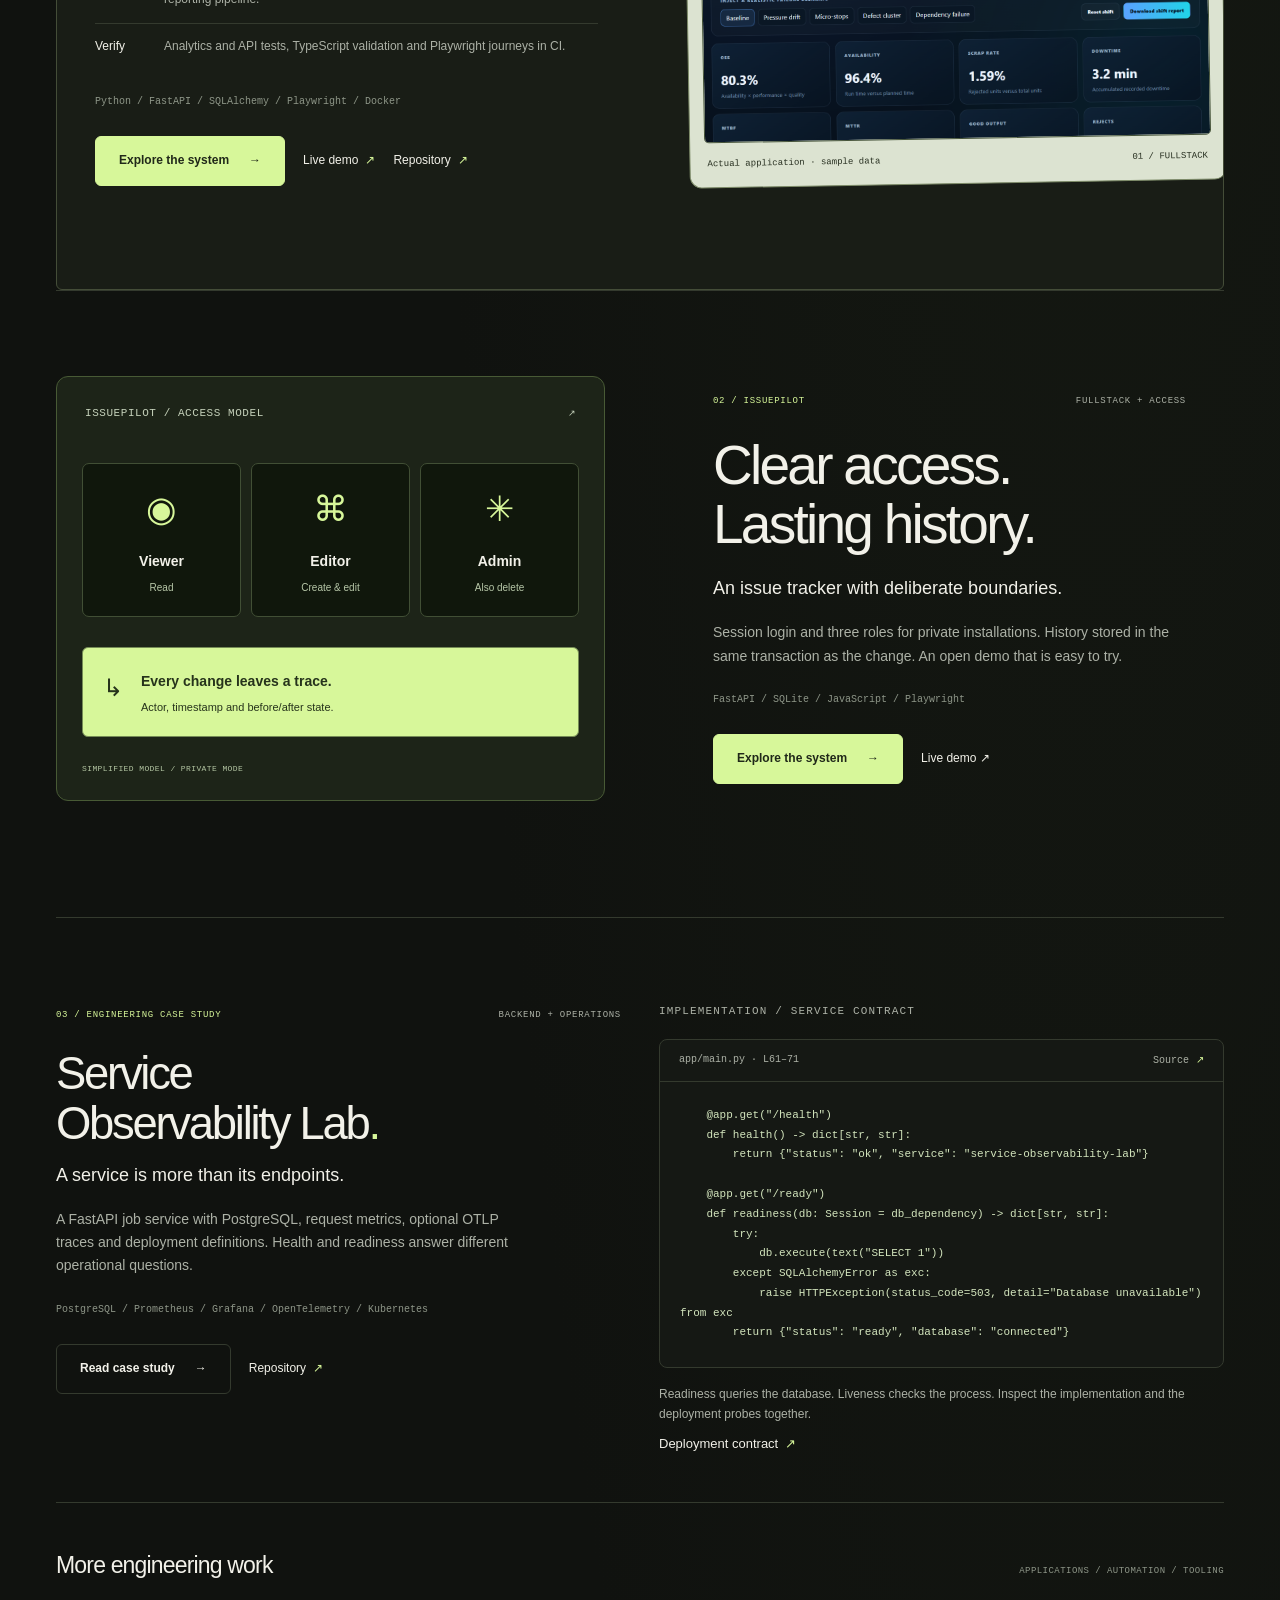
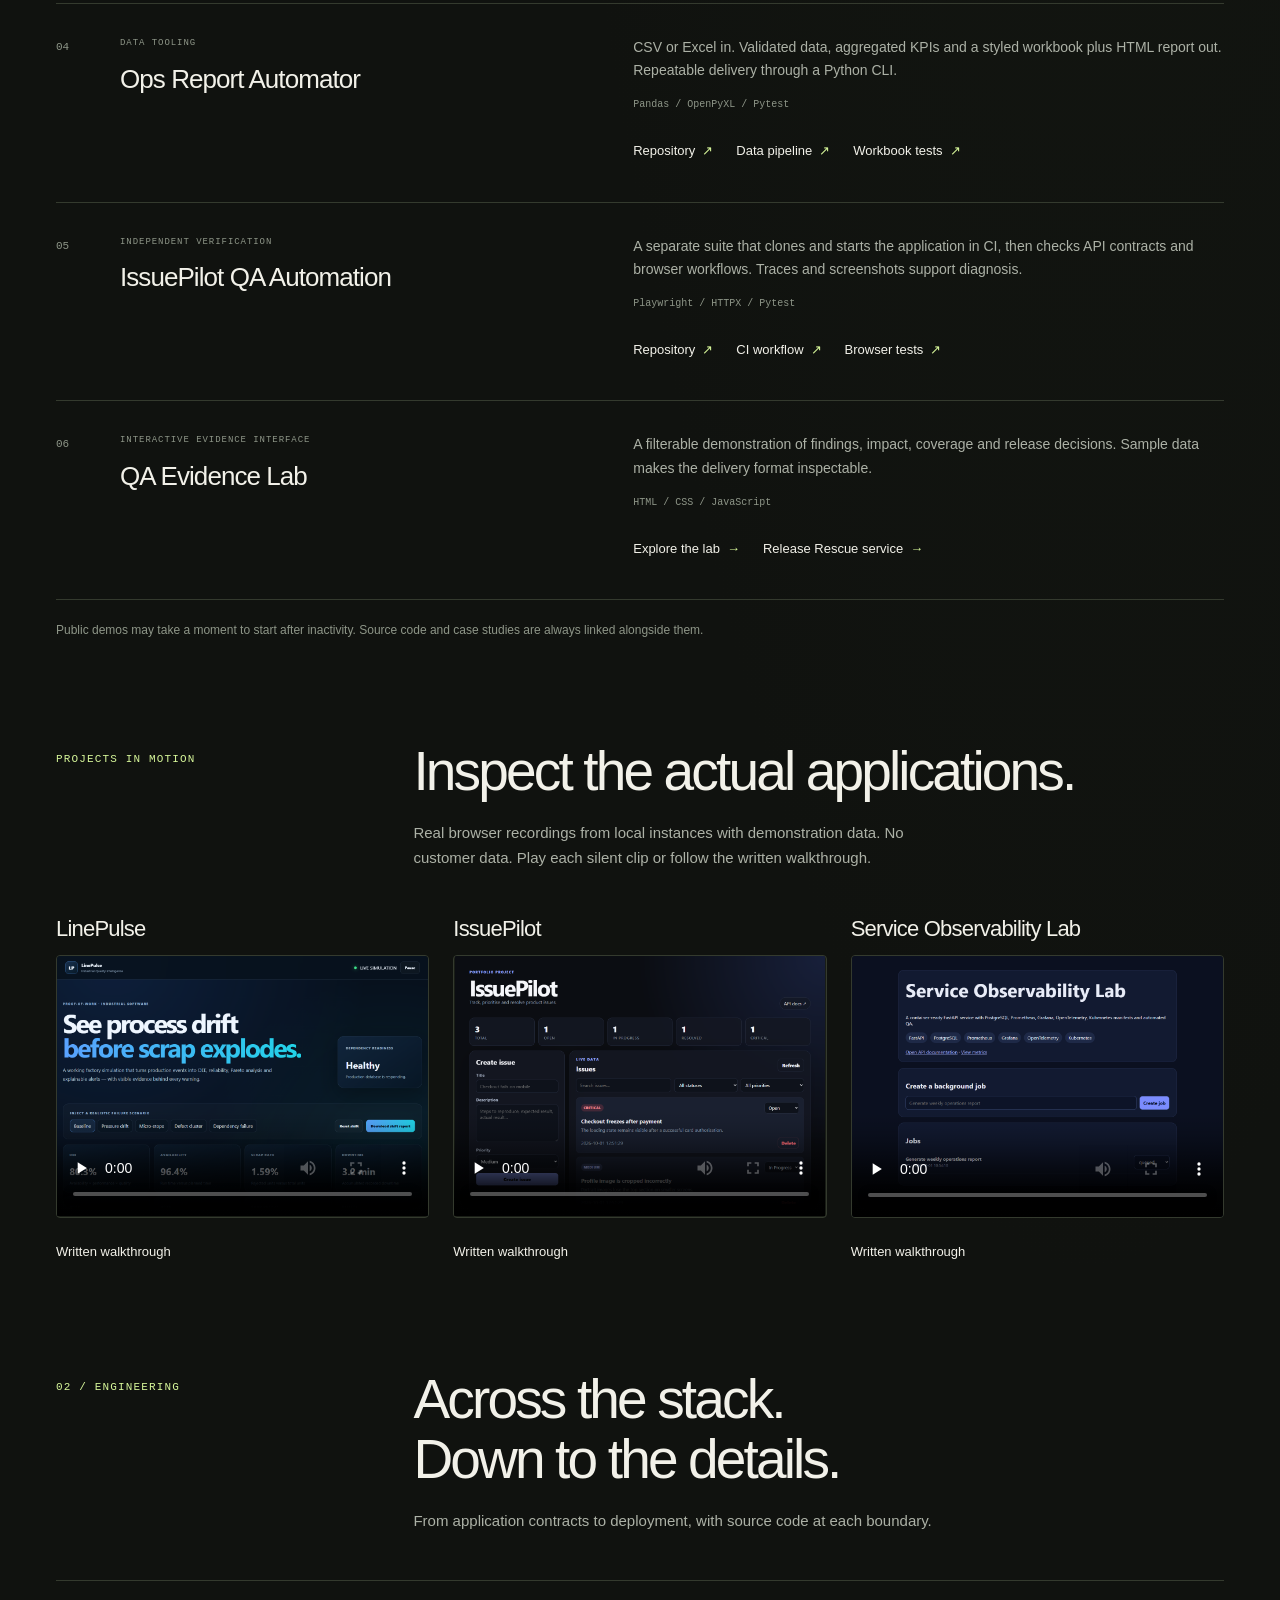
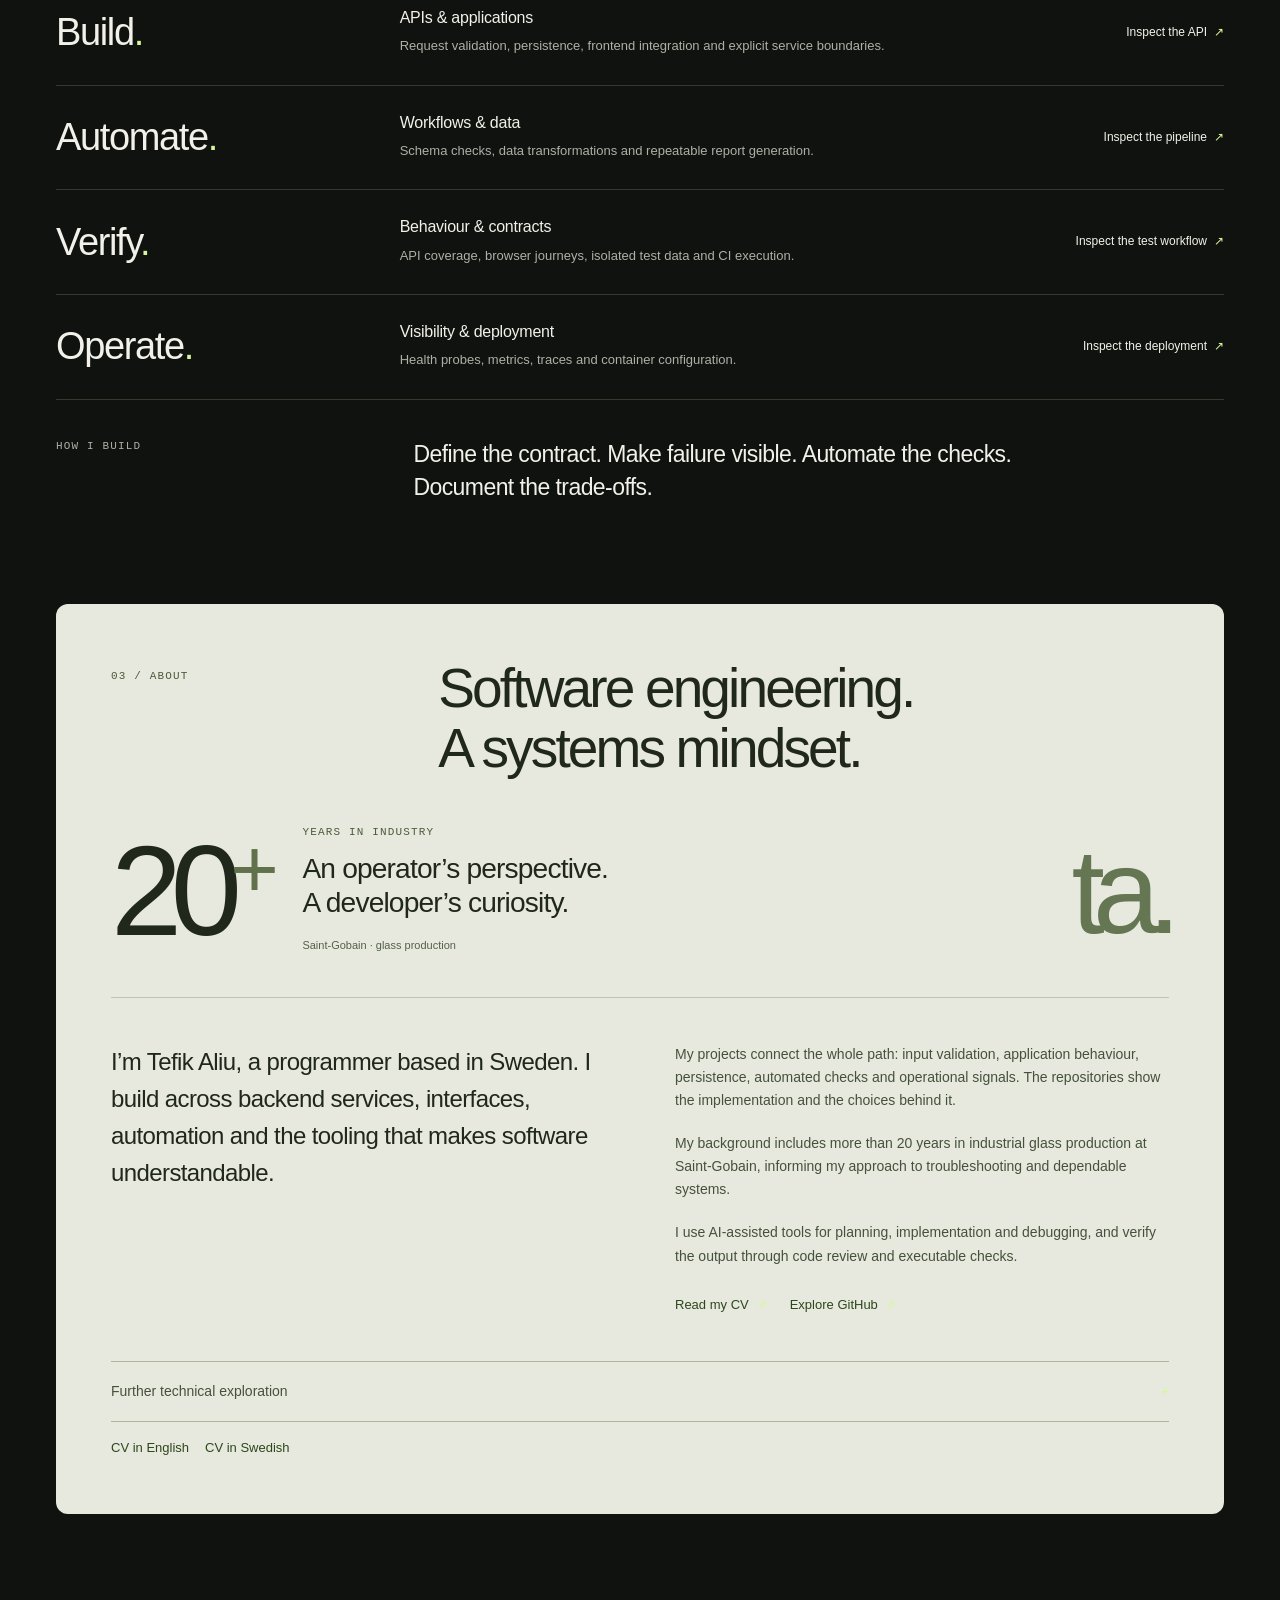
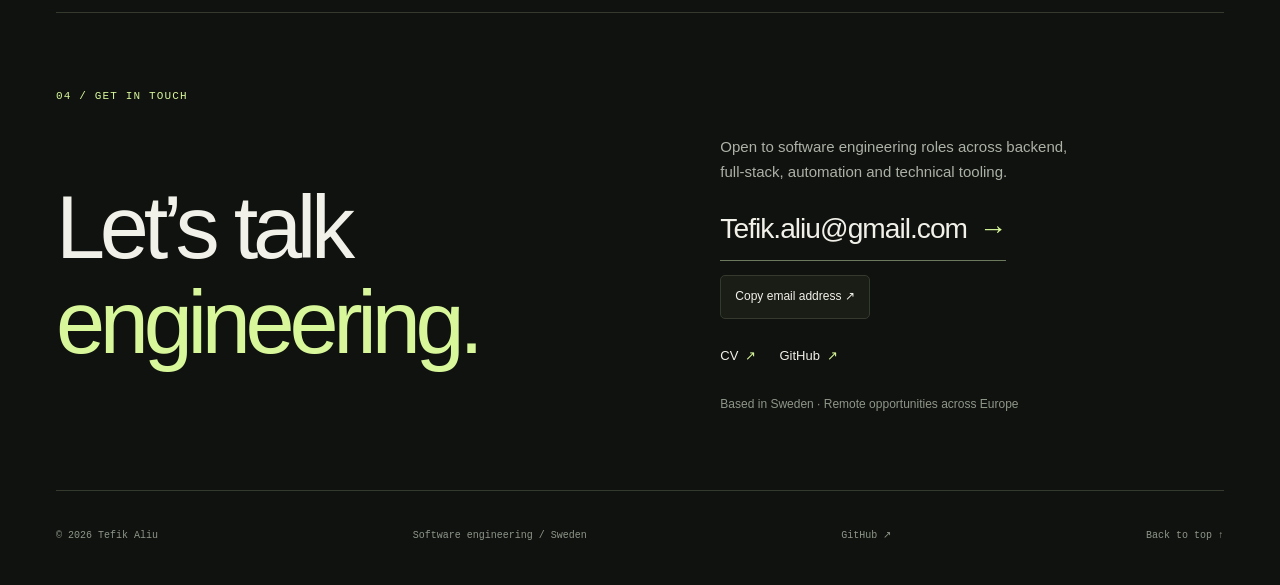
==== commit 95a950c9: "Give portfolio a distinctive system-led visual design" ====
--- a/index.html
+++ b/index.html
@@ -17,12 +17,12 @@
       property="og:description">
     <meta content="https://tefik-aliu.github.io/" property="og:url">
     <meta
-      content="https://tefik-aliu.github.io/assets/social-preview.png"
+      content="https://tefik-aliu.github.io/assets/social-signature-en.png"
       property="og:image">
     <meta content="1200" property="og:image:width">
     <meta content="630" property="og:image:height">
     <meta
-      content="Tefik Aliu — Software Engineer. Build systems. Ship software. Prove it works."
+      content="Tefik Aliu — Software Engineer. From idea to systems that work."
       property="og:image:alt">
     <meta content="summary_large_image" name="twitter:card">
     <meta content="Tefik Aliu — Software Engineer" name="twitter:title">
@@ -30,7 +30,7 @@
       content="Software engineer building complete systems: backend APIs, web applications, automation, data tooling and observability. Inspect the architecture, code and tests."
       name="twitter:description">
     <meta
-      content="https://tefik-aliu.github.io/assets/social-preview.png"
+      content="https://tefik-aliu.github.io/assets/social-signature-en.png"
       name="twitter:image">
     <link href="assets/favicon.svg" rel="icon" type="image/svg+xml">
     <link href="styles.css?v=9ef9ef3a7e6d" rel="stylesheet">
@@ -67,8 +67,10 @@
       href="https://tefik-aliu.github.io/"
       hreflang="x-default"
       rel="alternate">
+    <link rel="stylesheet" href="signature.css?v=73a4bf8ae2a4">
+    <script src="signature.js?v=ebd084073bff" defer></script>
   </head>
-  <body>
+  <body class="portfolio-home">
     <a class="skip-link" href="#main">Skip to content</a>
     <header class="site-header shell">
       <a aria-label="Tefik Aliu home" class="brand" href="#top"
@@ -107,21 +109,22 @@
       </nav>
     </header>
     <main id="main">
-      <section aria-labelledby="hero-title" class="hero shell" id="top">
+      <section
+        aria-labelledby="hero-title"
+        class="hero shell signature-hero"
+        id="top"
+      >
         <div class="hero-heading">
           <p class="eyebrow">
             <span aria-hidden="true" class="live-dot"></span> TEFIK ALIU /
             SOFTWARE ENGINEER
           </p>
           <h1 id="hero-title">
-            Build systems.<br>Ship software.<br><span>Prove it works.</span>
+            From idea.<br>To systems<br><span>that work.</span>
           </h1>
-        </div>
-        <div class="hero-aside">
-          <p class="mono muted">FROM INTERFACE TO INFRASTRUCTURE</p>
           <p class="hero-description">
-            I build APIs, web applications and automation systems—with tests,
-            deployment workflows and operational visibility built in.
+            I’m Tefik Aliu. I build software that connects the interface,
+            backend and operations — with the code to show how.
           </p>
           <div class="hero-actions">
             <a class="button primary" href="#projects"
@@ -140,17 +143,146 @@
               >View CV ↗</a
             >
           </div>
-          <div class="hero-index">
-            <p class="mono">START WITH THE SYSTEMS</p>
-            <a href="linepulse.html"
-              ><span>01</span>LinePulse<span aria-hidden="true">↗</span></a
-            ><a href="service-observability-lab.html"
-              ><span>02</span>Service Observability Lab<span aria-hidden="true"
-                >↗</span
-              ></a
-            >
-          </div>
-        </div>
+        </div>
+        <div class="system-atlas">
+          <div class="atlas-topline">
+            <span class="mono">EXPLORE A SYSTEM</span
+            ><span aria-hidden="true" class="atlas-spark">✳</span>
+          </div>
+          <h2>Three projects. End to end.</h2>
+          <div
+            aria-label="Choose a project"
+            class="atlas-controls"
+            hidden
+            role="group"
+          >
+            <button
+              aria-controls="atlas-linepulse"
+              aria-pressed="true"
+              data-atlas="linepulse"
+              type="button"
+            >
+              LinePulse</button
+            ><button
+              aria-controls="atlas-issuepilot"
+              aria-pressed="false"
+              data-atlas="issuepilot"
+              type="button"
+            >
+              IssuePilot</button
+            ><button
+              aria-controls="atlas-observability"
+              aria-pressed="false"
+              data-atlas="observability"
+              type="button"
+            >
+              Observability
+            </button>
+          </div>
+          <div
+            class="atlas-panel"
+            data-atlas-panel="linepulse"
+            id="atlas-linepulse"
+          >
+            <div class="atlas-heading">
+              <span class="mono">01 / LINEPULSE</span
+              ><span aria-hidden="true" class="atlas-mark">↗</span>
+            </div>
+            <div aria-label="LinePulse" class="atlas-map" role="group">
+              <div aria-hidden="true" class="atlas-orbit orbit-one"></div>
+              <div aria-hidden="true" class="atlas-orbit orbit-two"></div>
+              <div aria-hidden="true" class="atlas-core">
+                LP<span>ENGINEERING</span>
+              </div>
+              <ol class="atlas-flow">
+                <li>
+                  <span class="flow-number">01</span><b>Scenario simulator</b>
+                </li>
+                <li>
+                  <span class="flow-number">02</span><b>Analytics &amp; API</b>
+                </li>
+                <li>
+                  <span class="flow-number">03</span
+                  ><b>Metrics · alerts · report</b>
+                </li>
+              </ol>
+            </div>
+            <div class="atlas-caption">
+              <p>Local simulation · synthetic data</p>
+              <a href="linepulse.html"
+                >See how it is built <span aria-hidden="true">→</span></a
+              >
+            </div>
+          </div>
+          <div
+            class="atlas-panel"
+            data-atlas-panel="issuepilot"
+            id="atlas-issuepilot"
+          >
+            <div class="atlas-heading">
+              <span class="mono">02 / ISSUEPILOT</span
+              ><span aria-hidden="true" class="atlas-mark">↗</span>
+            </div>
+            <div aria-label="IssuePilot" class="atlas-map" role="group">
+              <div aria-hidden="true" class="atlas-orbit orbit-one"></div>
+              <div aria-hidden="true" class="atlas-orbit orbit-two"></div>
+              <div aria-hidden="true" class="atlas-core">
+                IP<span>ENGINEERING</span>
+              </div>
+              <ol class="atlas-flow">
+                <li><span class="flow-number">01</span><b>Issue change</b></li>
+                <li>
+                  <span class="flow-number">02</span><b>Session &amp; role</b>
+                </li>
+                <li>
+                  <span class="flow-number">03</span><b>Issue + history</b>
+                </li>
+              </ol>
+            </div>
+            <div class="atlas-caption">
+              <p>Private mode · one workspace</p>
+              <a href="issuepilot.html"
+                >See how it is built <span aria-hidden="true">→</span></a
+              >
+            </div>
+          </div>
+          <div
+            class="atlas-panel"
+            data-atlas-panel="observability"
+            id="atlas-observability"
+          >
+            <div class="atlas-heading">
+              <span class="mono">03 / OBSERVABILITY</span
+              ><span aria-hidden="true" class="atlas-mark">↗</span>
+            </div>
+            <div aria-label="Observability" class="atlas-map" role="group">
+              <div aria-hidden="true" class="atlas-orbit orbit-one"></div>
+              <div aria-hidden="true" class="atlas-orbit orbit-two"></div>
+              <div aria-hidden="true" class="atlas-core">
+                SL<span>ENGINEERING</span>
+              </div>
+              <ol class="atlas-flow">
+                <li><span class="flow-number">01</span><b>Job request</b></li>
+                <li>
+                  <span class="flow-number">02</span
+                  ><b>FastAPI &amp; PostgreSQL</b>
+                </li>
+                <li>
+                  <span class="flow-number">03</span
+                  ><b>Metrics · traces · readiness</b>
+                </li>
+              </ol>
+            </div>
+            <div class="atlas-caption">
+              <p>Optional OTLP tracing</p>
+              <a href="service-observability-lab.html"
+                >See how it is built <span aria-hidden="true">→</span></a
+              >
+            </div>
+          </div>
+          <p class="atlas-foot mono">ARCHITECTURE / SIMPLIFIED VIEW</p>
+        </div>
+
         <div class="hero-bottom">
           <span>BACKEND · FULL-STACK · AUTOMATION</span
           ><span
@@ -161,6 +293,19 @@
           >
         </div>
       </section>
+      <div class="review-routes shell">
+        <p class="mono">FIND YOUR WAY</p>
+        <a href="#projects"
+          ><span>See what I build</span
+          ><small>Projects, working demos and source →</small></a
+        ><a href="#about"
+          ><span>Get to know me</span
+          ><small>Background, approach and CV →</small></a
+        ><a href="#contact"
+          ><span>Talk about a role</span
+          ><small>Backend, full-stack and automation →</small></a
+        >
+      </div>
       <section class="section shell" id="projects">
         <div class="section-head">
           <p class="eyebrow">01 / SELECTED WORK</p>
@@ -225,44 +370,83 @@
               >
             </div>
           </div>
-          <figure class="system-figure">
+          <figure class="product-preview">
+            <div class="preview-bar">
+              <span aria-hidden="true">● ● ●</span
+              ><span>LINEPULSE / APPLICATION</span
+              ><span aria-hidden="true">↗</span>
+            </div>
+            <a aria-label="Explore LinePulse" href="linepulse.html"
+              ><img
+                alt="LinePulse scenario controls and simulated production metrics"
+                decoding="async"
+                height="900"
+                loading="lazy"
+                src="assets/demos/linepulse.png"
+                width="1280"></a>
             <figcaption>
-              <span class="mono">SYSTEM MAP / LINEPULSE</span
-              ><span class="diagram-label">Synthetic data</span>
+              <span>Actual application · sample data</span
+              ><span>01 / FULLSTACK</span>
             </figcaption>
-            <div class="system-node source-node">
-              <span aria-hidden="true" class="node-icon">↳</span>
+          </figure>
+        </article>
+        <article aria-labelledby="access-feature-title" class="access-feature">
+          <div class="access-visual">
+            <div class="preview-bar">
+              <span class="mono">ISSUEPILOT / ACCESS MODEL</span
+              ><span aria-hidden="true">↗</span>
+            </div>
+            <div class="access-grid">
+              <div class="access-role">
+                <span aria-hidden="true" class="role-symbol">◉</span
+                ><b>Viewer</b><small>Read</small>
+              </div>
+              <div class="access-role">
+                <span aria-hidden="true" class="role-symbol">⌘</span
+                ><b>Editor</b><small>Create &amp; edit</small>
+              </div>
+              <div class="access-role">
+                <span aria-hidden="true" class="role-symbol">✳</span><b>Admin</b
+                ><small>Also delete</small>
+              </div>
+            </div>
+            <div class="access-event">
+              <span aria-hidden="true">↳</span>
               <div>
-                <b>Scenario simulator</b
-                ><small
-                  >Pressure drift · micro-stops · dependency failure</small
-                >
-              </div>
-            </div>
-            <div class="flow-connector">
-              <span>Production events</span><span aria-hidden="true">↓</span>
-            </div>
-            <div class="system-node primary-node">
-              <span aria-hidden="true" class="node-icon">{ }</span>
-              <div>
-                <b>FastAPI + SQLAlchemy</b
-                ><small>Persist → analyse → explain</small>
-              </div>
-            </div>
-            <div class="flow-connector">
-              <span>Typed requests / computed evidence</span
-              ><span aria-hidden="true">↓</span>
-            </div>
-            <div class="system-outputs">
-              <div><b>Dashboard</b><small>KPIs + alerts</small></div>
-              <div><b>Workbook</b><small>XLSX report</small></div>
-              <div><b>Probes</b><small>Health + metrics</small></div>
-            </div>
-            <div class="diagram-foot">
-              <span>Verified in code</span
-              ><span>Python · API · browser tests</span>
-            </div>
-          </figure>
+                <b>Every change leaves a trace.</b>
+                <p>Actor, timestamp and before/after state.</p>
+              </div>
+            </div>
+            <p class="mono access-note">SIMPLIFIED MODEL / PRIVATE MODE</p>
+          </div>
+          <div class="project-body">
+            <div class="project-meta">
+              <span>02 / ISSUEPILOT</span><span>FULLSTACK + ACCESS</span>
+            </div>
+            <h3 id="access-feature-title">
+              Clear access.<br>Lasting history.
+            </h3>
+            <p class="project-deck">
+              An issue tracker with deliberate boundaries.
+            </p>
+            <p>
+              Session login and three roles for private installations. History
+              stored in the same transaction as the change. An open demo that is
+              easy to try.
+            </p>
+            <p class="stack-line">FastAPI / SQLite / JavaScript / Playwright</p>
+            <div class="project-actions">
+              <a class="button primary" href="issuepilot.html"
+                >Explore the system <span aria-hidden="true">→</span></a
+              ><a
+                class="text-link"
+                href="https://issuepilot-tefik.onrender.com"
+                rel="noopener noreferrer"
+                target="_blank"
+                >Live demo ↗</a
+              >
+            </div>
+          </div>
         </article>
         <article
           aria-labelledby="observability-title"
@@ -270,7 +454,7 @@
         >
           <div class="project-body">
             <div class="project-meta">
-              <span>02 / ENGINEERING CASE STUDY</span
+              <span>03 / ENGINEERING CASE STUDY</span
               ><span>BACKEND + OPERATIONS</span>
             </div>
             <h3 id="observability-title">
@@ -313,14 +497,17 @@
               <pre
                 aria-label="app/main.py source excerpt"
                 tabindex="0"
-              ><code>    @app.get("/health")
+              ><code>    @app.get(&quot;/health&quot;)
     def health() -&gt; dict[str, str]:
-        return {"status": "ok", "service": "service-observability-lab"}
+        return {&quot;status&quot;: &quot;ok&quot;, &quot;service&quot;: &quot;service-observability-lab&quot;}
 
-    @app.get("/ready")
+    @app.get(&quot;/ready&quot;)
     def readiness(db: Session = db_dependency) -&gt; dict[str, str]:
-        db.execute(text("SELECT 1"))
-        return {"status": "ready", "database": "connected"}</code></pre>
+        try:
+            db.execute(text(&quot;SELECT 1&quot;))
+        except SQLAlchemyError as exc:
+            raise HTTPException(status_code=503, detail=&quot;Database unavailable&quot;) from exc
+        return {&quot;status&quot;: &quot;ready&quot;, &quot;database&quot;: &quot;connected&quot;}</code></pre>
             </div>
             <p class="proof-caption">
               Readiness queries the database. Liveness checks the process.
@@ -340,44 +527,7 @@
             <h3>More engineering work</h3>
             <span class="mono">APPLICATIONS / AUTOMATION / TOOLING</span>
           </div>
-          <article class="project-row">
-            <span class="row-number">03</span>
-            <div>
-              <p class="eyebrow">Full-stack application</p>
-              <h3>IssuePilot</h3>
-            </div>
-            <div>
-              <p>
-                Issue tracking with an optional private mode, three access roles
-                and transactional change history. Public demo with sample data.
-              </p>
-              <p class="stack-line">FastAPI / SQLite / JavaScript</p>
-              <div class="inline-links">
-                <a class="text-link" href="issuepilot.html"
-                  >Read case study <span aria-hidden="true">→</span></a
-                >
-                <a
-                  class="text-link"
-                  href="https://issuepilot-tefik.onrender.com"
-                  rel="noopener noreferrer"
-                  target="_blank"
-                  >Live demo<span aria-hidden="true"> ↗</span></a
-                ><a
-                  class="text-link"
-                  href="https://github.com/tefik-aliu/issuepilot"
-                  rel="noopener noreferrer"
-                  target="_blank"
-                  >Repository<span aria-hidden="true"> ↗</span></a
-                ><a
-                  class="text-link"
-                  href="https://github.com/tefik-aliu/issuepilot/blob/main/app/main.py"
-                  rel="noopener noreferrer"
-                  target="_blank"
-                  >API implementation<span aria-hidden="true"> ↗</span></a
-                >
-              </div>
-            </div>
-          </article>
+
           <article class="project-row">
             <span class="row-number">04</span>
             <div>
@@ -497,7 +647,7 @@
               aria-label="LinePulse — Recorded demonstration"
               controls
               poster="assets/demos/linepulse.png"
-              preload="metadata"
+              preload="none"
             >
               <source src="assets/demos/linepulse.webm" type="video/webm">
               <a href="assets/demos/linepulse.webm">Open video file</a>
@@ -517,7 +667,7 @@
               aria-label="IssuePilot — Recorded demonstration"
               controls
               poster="assets/demos/issuepilot.png"
-              preload="metadata"
+              preload="none"
             >
               <source src="assets/demos/issuepilot.webm" type="video/webm">
               <a href="assets/demos/issuepilot.webm">Open video file</a>
@@ -536,7 +686,7 @@
               aria-label="Service Observability Lab — Recorded demonstration"
               controls
               poster="assets/demos/observability.png"
-              preload="metadata"
+              preload="none"
             >
               <source src="assets/demos/observability.webm" type="video/webm">
               <a href="assets/demos/observability.webm">Open video file</a>
@@ -639,13 +789,22 @@
           </p>
         </div>
       </section>
-      <section class="section shell about-section" id="about">
+      <section class="section shell about-section editorial-about" id="about">
         <span class="anchor-alias" id="experience"></span>
         <div class="section-head">
           <p class="eyebrow">03 / ABOUT</p>
           <div>
             <h2>Software engineering.<br>A systems mindset.</h2>
           </div>
+        </div>
+        <div class="background-statement">
+          <span class="experience-number">20<span>+</span></span>
+          <div>
+            <p class="eyebrow">YEARS IN INDUSTRY</p>
+            <p>An operator’s perspective.<br>A developer’s curiosity.</p>
+            <small>Saint-Gobain · glass production</small>
+          </div>
+          <span aria-hidden="true" class="background-monogram">ta.</span>
         </div>
         <div class="about-grid">
           <p class="about-lead">
@@ -710,6 +869,16 @@
             <a class="contact-email" href="mailto:Tefik.aliu@gmail.com"
               >Tefik.aliu@gmail.com<span aria-hidden="true"> →</span></a
             >
+            <div class="copy-contact">
+              <button
+                class="copy-email"
+                data-copy-email="Tefik.aliu@gmail.com"
+                hidden
+                type="button"
+              >
+                Copy email address <span aria-hidden="true">↗</span></button
+              ><span class="copy-status" role="status"></span>
+            </div>
             <div class="inline-links">
               <a class="text-link" href="assets/Tefik_Aliu_CV.pdf"
                 >CV<span aria-hidden="true"> ↗</span></a
--- a/signature.css
+++ b/signature.css
@@ -0,0 +1,813 @@
+/* Shared art direction. Content remains usable without JavaScript. */
+:root {
+  --bg: #10120f;
+  --surface: #191d16;
+  --text: #f2f1e9;
+  --accent: #d7f79a;
+  --line: #343a2e;
+}
+body {
+  background-image: radial-gradient(
+    ellipse at 85% 0,
+    #20291955,
+    transparent 700px
+  );
+}
+.site-header {
+  min-height: 96px;
+}
+.brand {
+  letter-spacing: -0.07em;
+  font-weight: 650;
+}
+.button {
+  border-radius: 6px;
+  min-height: 50px;
+  padding-inline: 23px;
+}
+.site-nav .nav-cv {
+  border-radius: 6px;
+}
+.section-head h2,
+.case-hero h1 {
+  text-wrap: balance;
+}
+.section-head .eyebrow {
+  color: var(--accent);
+}
+.site-footer {
+  border-top: 1px solid var(--line);
+}
+.reading-progress {
+  position: fixed;
+  inset: 0 auto auto 0;
+  height: 2px;
+  width: 100%;
+  background: var(--accent);
+  z-index: 100;
+  transform: scaleX(0);
+  transform-origin: left;
+  pointer-events: none;
+}
+
+/* First impression: a human introduction alongside a browsable system map. */
+.signature-hero {
+  grid-template-columns: 1.1fr 1fr;
+  align-items: center;
+  gap: 45px 60px;
+  padding-top: 70px;
+}
+.signature-hero h1 {
+  font-size: clamp(65px, 6.6vw, 96px);
+  line-height: 0.99;
+  letter-spacing: -0.066em;
+  white-space: normal;
+}
+.signature-hero .hero-description {
+  margin-top: 29px;
+  font-size: 17px;
+  max-width: 460px;
+}
+.signature-hero .hero-actions {
+  gap: 13px 18px;
+  margin-top: 28px;
+}
+.signature-hero .hero-heading .eyebrow {
+  font-size: 10px;
+  letter-spacing: 0.13em;
+  margin-bottom: 29px;
+}
+.signature-hero .hero-bottom {
+  margin-top: 8px;
+  padding-block: 23px;
+  font-size: 9px;
+}
+.system-atlas {
+  min-width: 0;
+  border: 1px solid #3b4534;
+  border-radius: 14px;
+  padding: 24px 24px 0;
+  background: linear-gradient(150deg, #242c1d, #171b15 65%);
+  box-shadow: 0 24px 75px #0003;
+}
+.atlas-topline {
+  display: flex;
+  align-items: center;
+  justify-content: space-between;
+  color: var(--accent);
+  font-size: 9px;
+  letter-spacing: 0.13em;
+}
+.atlas-spark {
+  font: 30px/1 var(--sans);
+}
+.system-atlas h2 {
+  font-size: clamp(22px, 2.4vw, 33px);
+  letter-spacing: -0.04em;
+  margin: 17px 0 24px;
+}
+.atlas-controls {
+  display: flex;
+  gap: 3px;
+  background: #0d100c;
+  padding: 4px;
+  border: 1px solid var(--line);
+  border-radius: 7px;
+}
+.atlas-controls button {
+  flex: 1;
+  padding: 10px 4px;
+  min-height: 44px;
+  border: 0;
+  border-radius: 4px;
+  color: #bdc7b5;
+  background: transparent;
+  font-size: 11px;
+}
+.atlas-controls button[aria-pressed="true"] {
+  background: var(--accent);
+  color: var(--ink);
+  font-weight: 650;
+}
+.atlas-controls button:hover:not([aria-pressed="true"]) {
+  background: #283120;
+  color: var(--text);
+}
+.atlas-heading {
+  display: flex;
+  justify-content: space-between;
+  align-items: center;
+  font-size: 10px;
+  padding-top: 24px;
+  color: #c4cfba;
+}
+.atlas-mark {
+  color: var(--accent);
+  font-size: 20px;
+}
+.atlas-map {
+  position: relative;
+  min-height: 232px;
+  display: grid;
+  grid-template-columns: 1fr 1.4fr;
+  align-items: center;
+  gap: 25px;
+  overflow: hidden;
+}
+.atlas-orbit {
+  position: absolute;
+  width: 220px;
+  height: 220px;
+  border: 1px solid #53624555;
+  border-radius: 50%;
+  left: -47px;
+  top: 6px;
+  pointer-events: none;
+}
+.orbit-two {
+  width: 155px;
+  height: 155px;
+  left: -14px;
+  top: 38px;
+  border-style: dashed;
+}
+.atlas-core {
+  position: relative;
+  z-index: 1;
+  width: 98px;
+  height: 98px;
+  display: flex;
+  flex-direction: column;
+  align-items: center;
+  justify-content: center;
+  border: 1px solid #9eb57a;
+  border-radius: 22px;
+  font-size: 40px;
+  line-height: 1;
+  letter-spacing: -0.07em;
+  color: var(--accent);
+  background: #202919;
+  box-shadow: 0 0 0 9px #1b2415;
+  justify-self: center;
+}
+.atlas-core span {
+  font: 7px var(--mono);
+  letter-spacing: 0.08em;
+  margin-top: 10px;
+}
+.atlas-flow {
+  list-style: none;
+  position: relative;
+  padding: 0;
+  margin: 0;
+  z-index: 1;
+}
+.atlas-flow::before {
+  content: "";
+  position: absolute;
+  top: 15px;
+  bottom: 15px;
+  left: 16px;
+  width: 1px;
+  background: #68824b;
+  z-index: -1;
+}
+.atlas-flow li {
+  min-height: 50px;
+  margin: 15px 0;
+  display: flex;
+  align-items: center;
+  gap: 12px;
+  background: #20271b;
+  border: 1px solid #404d35;
+  border-radius: 5px;
+  padding: 8px;
+}
+.atlas-flow b {
+  font-size: 11px;
+  font-weight: 500;
+  line-height: 1.5;
+}
+.flow-number {
+  color: var(--accent);
+  font: 9px var(--mono);
+  flex-shrink: 0;
+}
+.atlas-caption {
+  border-top: 1px solid var(--line);
+  padding-block: 18px;
+  display: flex;
+  flex-direction: column;
+  gap: 6px;
+}
+.atlas-caption p {
+  font-size: 11px;
+  color: #b7c3aa;
+}
+.atlas-caption a {
+  font-size: 13px;
+  display: flex;
+  justify-content: space-between;
+  gap: 10px;
+  min-height: 30px;
+  align-items: center;
+}
+.atlas-caption a span {
+  color: var(--accent);
+}
+.atlas-foot {
+  border-top: 1px solid var(--line);
+  padding-block: 12px;
+  font-size: 8px;
+  letter-spacing: 0.08em;
+  color: #a2b095;
+}
+.atlas-panel + .atlas-panel {
+  border-top: 1px solid var(--line);
+}
+
+/* Editorial navigation and real application previews. */
+.review-routes {
+  display: grid;
+  grid-template-columns: 0.8fr 1fr 1fr 1fr;
+  border-bottom: 1px solid var(--line);
+  padding-block: 27px;
+  align-items: center;
+  gap: 24px;
+}
+.review-routes > p {
+  font-size: 9px;
+  color: var(--muted);
+}
+.review-routes a {
+  display: grid;
+  gap: 4px;
+  border-left: 1px solid var(--line);
+  padding-left: 24px;
+}
+.review-routes a span {
+  font-size: 15px;
+}
+.review-routes small {
+  font-size: 11px;
+  color: var(--muted);
+}
+.portfolio-home .section {
+  padding-top: 100px;
+}
+.portfolio-home .flagship {
+  align-items: center;
+  gap: 50px;
+  padding-bottom: 65px;
+}
+.product-preview {
+  background: #dce3d1;
+  color: #283021;
+  border: 1px solid #7d8b68;
+  border-radius: 12px;
+  overflow: hidden;
+  padding: 14px;
+  transform: rotate(-1deg);
+}
+.preview-bar {
+  display: flex;
+  justify-content: space-between;
+  align-items: center;
+  gap: 10px;
+  font: 9px var(--mono);
+  letter-spacing: 0.05em;
+  padding: 5px 3px 14px;
+}
+.product-preview img {
+  width: 100%;
+  height: auto;
+  border: 1px solid #46543a;
+  border-radius: 5px;
+}
+.product-preview figcaption {
+  display: flex;
+  flex-wrap: wrap;
+  justify-content: space-between;
+  gap: 10px;
+  padding: 16px 3px 4px;
+  font: 9px var(--mono);
+}
+.product-preview a {
+  display: block;
+}
+.product-preview a:focus-visible {
+  outline-color: #25371a;
+}
+.access-feature {
+  display: grid;
+  grid-template-columns: 1fr 1fr;
+  gap: 70px;
+  align-items: center;
+  padding: 65px 0;
+  border-top: 1px solid var(--line);
+}
+.access-feature h3 {
+  font-size: clamp(37px, 4.3vw, 60px);
+  margin: 25px 0 19px;
+}
+.access-visual {
+  background: #1d2418;
+  padding: 25px;
+  border-radius: 12px;
+  border: 1px solid #485a35;
+}
+.access-visual .preview-bar {
+  color: #c5d1ba;
+}
+.access-grid {
+  display: grid;
+  grid-template-columns: repeat(3, minmax(0, 1fr));
+  gap: 10px;
+  margin: 30px 0;
+}
+.access-role {
+  display: grid;
+  gap: 7px;
+  text-align: center;
+  padding: 24px 8px 19px;
+  background: #10170c;
+  border: 1px solid #414f35;
+  border-radius: 7px;
+}
+.role-symbol {
+  display: block;
+  color: var(--accent);
+  font: 35px/1.2 var(--sans);
+  margin-bottom: 13px;
+}
+.access-role b {
+  font-size: 14px;
+  font-weight: 550;
+}
+.access-role small {
+  font-size: 10px;
+  color: #b7c7a8;
+}
+.access-event {
+  display: flex;
+  gap: 18px;
+  padding: 20px;
+  border: 1px solid #758c56;
+  border-radius: 6px;
+  background: #d7f79a;
+  color: #26331b;
+}
+.access-event > span {
+  font-size: 24px;
+}
+.access-event b {
+  font-size: 14px;
+  font-weight: 650;
+}
+.access-event p {
+  font-size: 11px;
+  margin: 4px 0 0;
+}
+.access-note {
+  margin-top: 25px;
+  font-size: 8px;
+  letter-spacing: 0.05em;
+  color: #b4c6a3;
+}
+.portfolio-home .observability-feature {
+  border-top: 1px solid var(--line);
+  padding-top: 65px;
+}
+.portfolio-home .more-projects {
+  margin-top: 45px;
+}
+.demo-card {
+  border-radius: 8px;
+  overflow: hidden;
+}
+
+/* Personal background: distinct from software project experience. */
+.portfolio-home #about.editorial-about {
+  background: #e7e9df;
+  color: #20271b;
+  border-radius: 12px;
+  padding: 55px;
+  margin-top: 100px;
+}
+.editorial-about .section-head {
+  border-color: #bdc4b1;
+}
+.editorial-about .section-head .eyebrow,
+.editorial-about .eyebrow {
+  color: #4b5b3a;
+}
+.editorial-about .about-grid p {
+  color: #45513b;
+}
+.editorial-about .about-grid .about-lead {
+  color: #20271b;
+}
+.editorial-about a {
+  color: #2c4719;
+}
+.editorial-about a:hover {
+  color: #476622;
+  text-decoration: underline;
+}
+.editorial-about :focus-visible {
+  outline-color: #3b551f;
+}
+.editorial-about .background-note,
+.editorial-about .cv-options {
+  border-color: #adb79f;
+}
+.editorial-about .background-note p,
+.editorial-about .background-note summary {
+  color: #45513b;
+}
+.background-statement {
+  display: flex;
+  align-items: center;
+  gap: 35px;
+  margin: 15px 0 45px;
+  padding-bottom: 40px;
+  border-bottom: 1px solid #bdc4b1;
+}
+.experience-number {
+  font-size: clamp(75px, 10vw, 135px);
+  letter-spacing: -0.09em;
+  line-height: 1;
+}
+.experience-number span {
+  color: #60714c;
+  font-size: 0.65em;
+  vertical-align: top;
+}
+.background-statement p:not(.eyebrow) {
+  font-size: clamp(20px, 2.2vw, 30px);
+  line-height: 1.22;
+  letter-spacing: -0.03em;
+  margin: 10px 0;
+}
+.background-statement small {
+  color: #536048;
+  font-size: 11px;
+}
+.background-monogram {
+  font-size: 120px;
+  letter-spacing: -0.1em;
+  margin-left: auto;
+  color: #657653;
+  line-height: 1;
+}
+.contact-section {
+  padding-block: 75px;
+}
+.copy-contact {
+  display: flex;
+  align-items: center;
+  flex-wrap: wrap;
+  gap: 16px;
+  margin-top: 14px;
+}
+.copy-email {
+  border: 1px solid var(--line);
+  border-radius: 5px;
+  padding: 10px 14px;
+  color: var(--text);
+  background: var(--surface);
+  min-height: 44px;
+  font-size: 12px;
+}
+.copy-email:hover {
+  border-color: var(--accent);
+  color: var(--accent);
+}
+.copy-status {
+  color: var(--accent);
+  font-size: 12px;
+}
+.case-hero {
+  padding-top: 45px;
+}
+.case-hero h1 {
+  letter-spacing: -0.06em;
+}
+.code-proof,
+.system-figure,
+.endpoint-list {
+  border-radius: 8px;
+}
+.code-proof pre {
+  line-height: 1.8;
+}
+
+@media (max-width: 1100px) {
+  .signature-hero {
+    gap: 35px;
+  }
+  .signature-hero h1 {
+    font-size: 67px;
+  }
+  .system-atlas {
+    padding: 20px 18px 0;
+  }
+  .atlas-map {
+    grid-template-columns: 0.8fr 1.4fr;
+    gap: 14px;
+  }
+  .atlas-core {
+    width: 78px;
+    height: 78px;
+    font-size: 32px;
+    border-radius: 17px;
+  }
+  .access-feature {
+    gap: 35px;
+  }
+  .review-routes {
+    grid-template-columns: 1fr 1fr 1fr;
+  }
+  .review-routes > p {
+    grid-column: 1/-1;
+  }
+  .review-routes a:first-of-type {
+    border-left: 0;
+    padding-left: 0;
+  }
+  .background-monogram {
+    display: none;
+  }
+}
+@media (max-width: 850px) {
+  .signature-hero {
+    grid-template-columns: 1fr;
+    padding-top: 45px;
+  }
+  .signature-hero h1 {
+    font-size: clamp(57px, 10vw, 85px);
+  }
+  .signature-hero .hero-description {
+    max-width: 560px;
+  }
+  .system-atlas {
+    width: 100%;
+  }
+  .atlas-map {
+    grid-template-columns: 1fr 1.5fr;
+    min-height: 210px;
+  }
+  .atlas-orbit {
+    left: calc(20% - 110px);
+    top: -5px;
+  }
+  .orbit-two {
+    left: calc(20% - 77px);
+    top: 28px;
+  }
+  .atlas-core {
+    width: 98px;
+    height: 98px;
+    font-size: 40px;
+  }
+  .atlas-flow b {
+    font-size: 13px;
+  }
+  .atlas-caption {
+    flex-direction: row;
+    align-items: center;
+    justify-content: space-between;
+    gap: 20px;
+  }
+  .atlas-caption a {
+    gap: 20px;
+  }
+  .portfolio-home .flagship {
+    grid-template-columns: 1fr;
+  }
+  .product-preview {
+    transform: none;
+  }
+  .access-feature {
+    grid-template-columns: 1fr;
+  }
+  .access-feature .project-body {
+    grid-row: 1;
+  }
+  .access-visual {
+    max-width: 650px;
+    width: 100%;
+  }
+  .portfolio-home #about.editorial-about {
+    padding: 35px;
+  }
+}
+@media (max-width: 600px) {
+  .site-header {
+    min-height: 76px;
+  }
+  .signature-hero {
+    gap: 35px;
+    padding-top: 36px;
+  }
+  .signature-hero h1 {
+    font-size: clamp(49px, 12vw, 70px);
+  }
+  .signature-hero .hero-heading .eyebrow {
+    font-size: 8px;
+    margin-bottom: 24px;
+  }
+  .signature-hero .hero-description {
+    font-size: 15px;
+    margin-top: 23px;
+  }
+  .signature-hero .hero-actions {
+    gap: 12px;
+  }
+  .signature-hero .hero-actions .button {
+    width: auto;
+    padding-inline: 15px;
+    font-size: 12px;
+  }
+  .signature-hero .hero-actions .quiet-link {
+    width: 100%;
+  }
+  .signature-hero .hero-bottom {
+    margin-top: 0;
+    gap: 14px;
+  }
+  .system-atlas h2 {
+    font-size: 26px;
+  }
+  .atlas-topline {
+    font-size: 8px;
+  }
+  .atlas-map {
+    grid-template-columns: 0.8fr 1.5fr;
+    gap: 16px;
+  }
+  .atlas-core {
+    width: 72px;
+    height: 72px;
+    font-size: 30px;
+  }
+  .atlas-core span {
+    font-size: 5px;
+  }
+  .atlas-flow b {
+    font-size: 11px;
+  }
+  .atlas-flow li {
+    gap: 7px;
+  }
+  .atlas-caption {
+    flex-direction: column;
+    align-items: stretch;
+    gap: 5px;
+  }
+  .atlas-foot {
+    font-size: 7px;
+  }
+  .review-routes {
+    grid-template-columns: 1fr;
+    gap: 0;
+    padding-block: 12px;
+  }
+  .review-routes > p {
+    padding: 10px 0;
+  }
+  .review-routes a {
+    border-left: 0;
+    border-top: 1px solid var(--line);
+    padding: 17px 0;
+  }
+  .review-routes small {
+    font-size: 10px;
+  }
+  .portfolio-home .section {
+    padding-top: 65px;
+  }
+  .portfolio-home .flagship {
+    padding-bottom: 40px;
+    gap: 30px;
+  }
+  .product-preview {
+    padding: 9px;
+    border-radius: 8px;
+  }
+  .preview-bar {
+    font-size: 7px;
+  }
+  .product-preview figcaption {
+    font-size: 7px;
+  }
+  .access-feature {
+    padding-block: 40px;
+    gap: 30px;
+  }
+  .access-feature h3 {
+    font-size: 43px;
+  }
+  .access-visual {
+    padding: 17px;
+  }
+  .access-grid {
+    gap: 6px;
+    margin: 20px 0;
+  }
+  .access-role {
+    padding: 20px 3px 14px;
+  }
+  .access-role small {
+    font-size: 9px;
+  }
+  .access-event {
+    padding: 14px;
+    gap: 10px;
+  }
+  .access-event b {
+    font-size: 12px;
+  }
+  .access-event p {
+    font-size: 10px;
+  }
+  .portfolio-home .observability-feature {
+    padding-top: 40px;
+  }
+  .portfolio-home #about.editorial-about {
+    padding: 27px 20px;
+    margin-top: 60px;
+    border-radius: 8px;
+  }
+  .editorial-about .section-head h2 {
+    font-size: 32px;
+  }
+  .background-statement {
+    gap: 20px;
+    margin-bottom: 28px;
+    padding-bottom: 28px;
+  }
+  .experience-number {
+    font-size: 75px;
+  }
+  .background-statement .eyebrow {
+    font-size: 8px;
+  }
+  .background-statement p:not(.eyebrow) {
+    font-size: 19px;
+  }
+  .background-statement small {
+    font-size: 9px;
+  }
+  .editorial-about .about-lead {
+    font-size: 21px;
+  }
+  .contact-section {
+    padding-block: 40px;
+  }
+}
+@media (prefers-reduced-motion: reduce) {
+  .reading-progress {
+    display: none;
+  }
+}
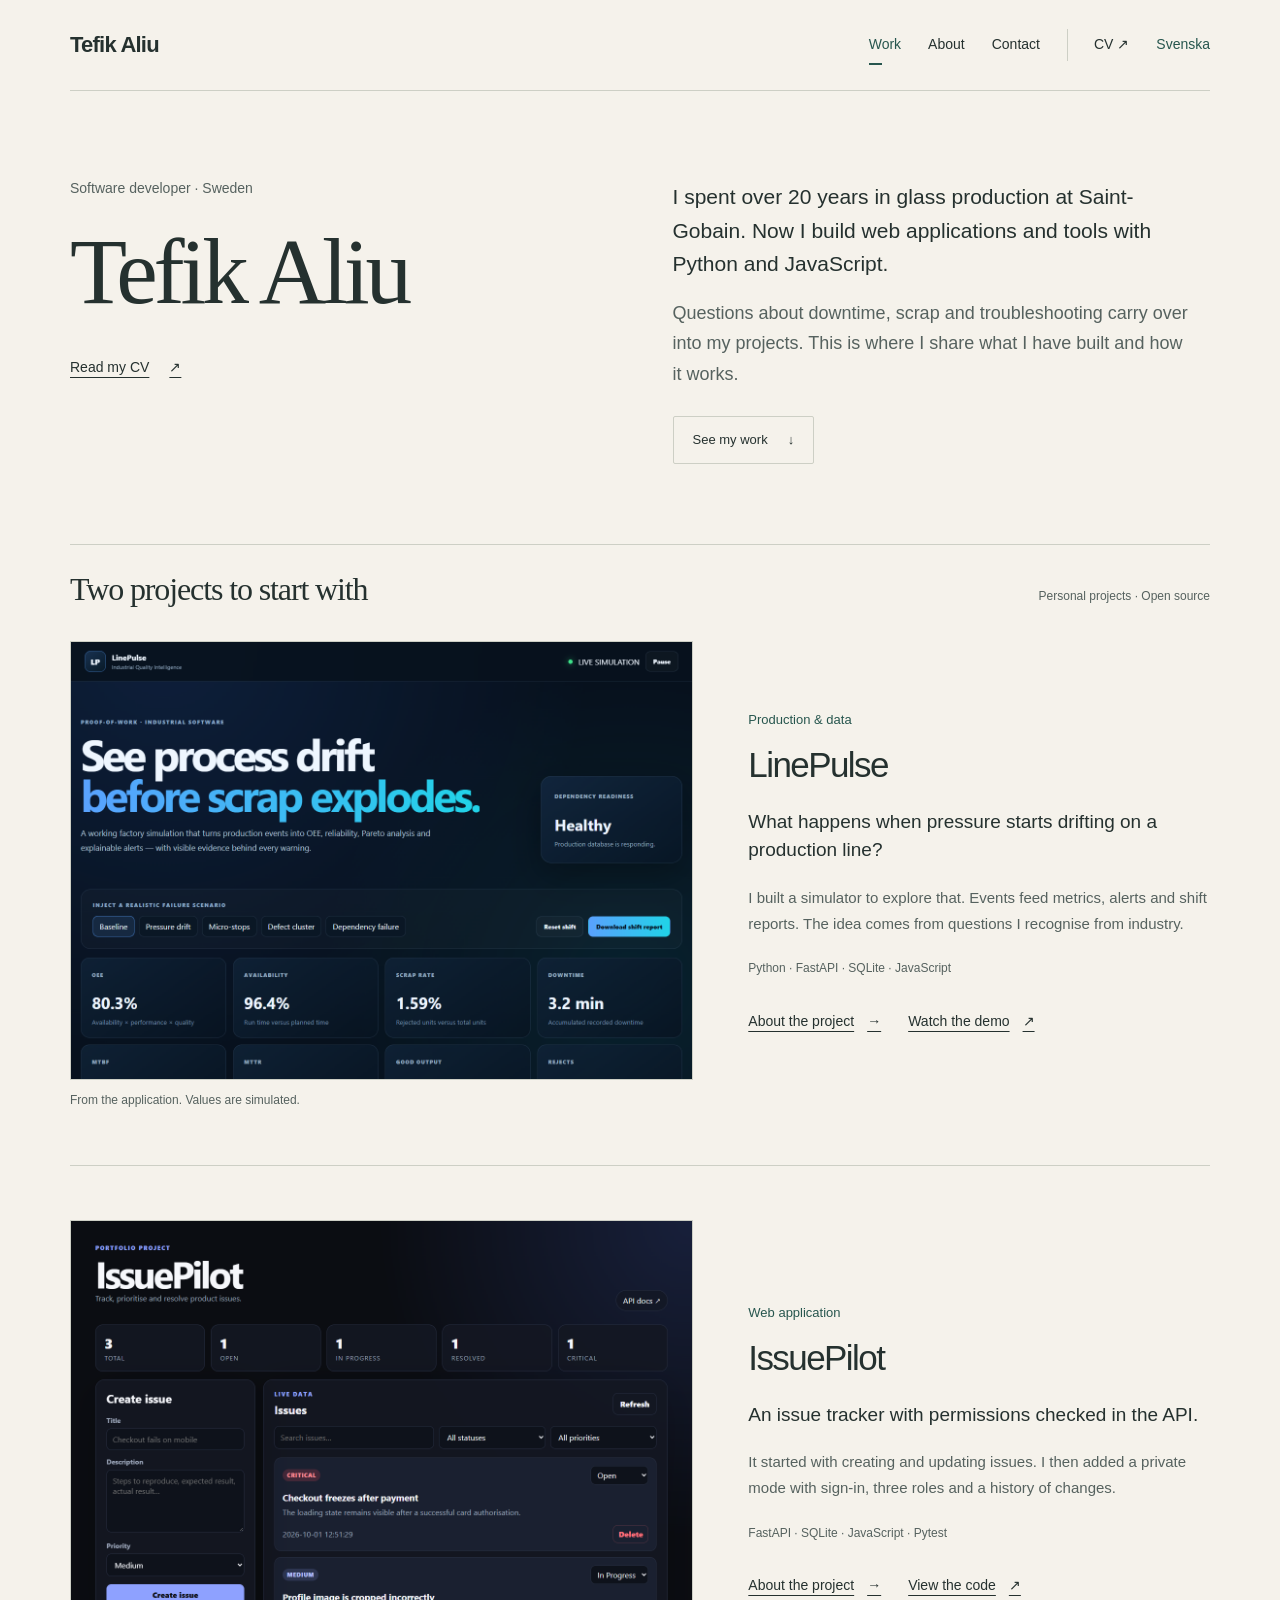
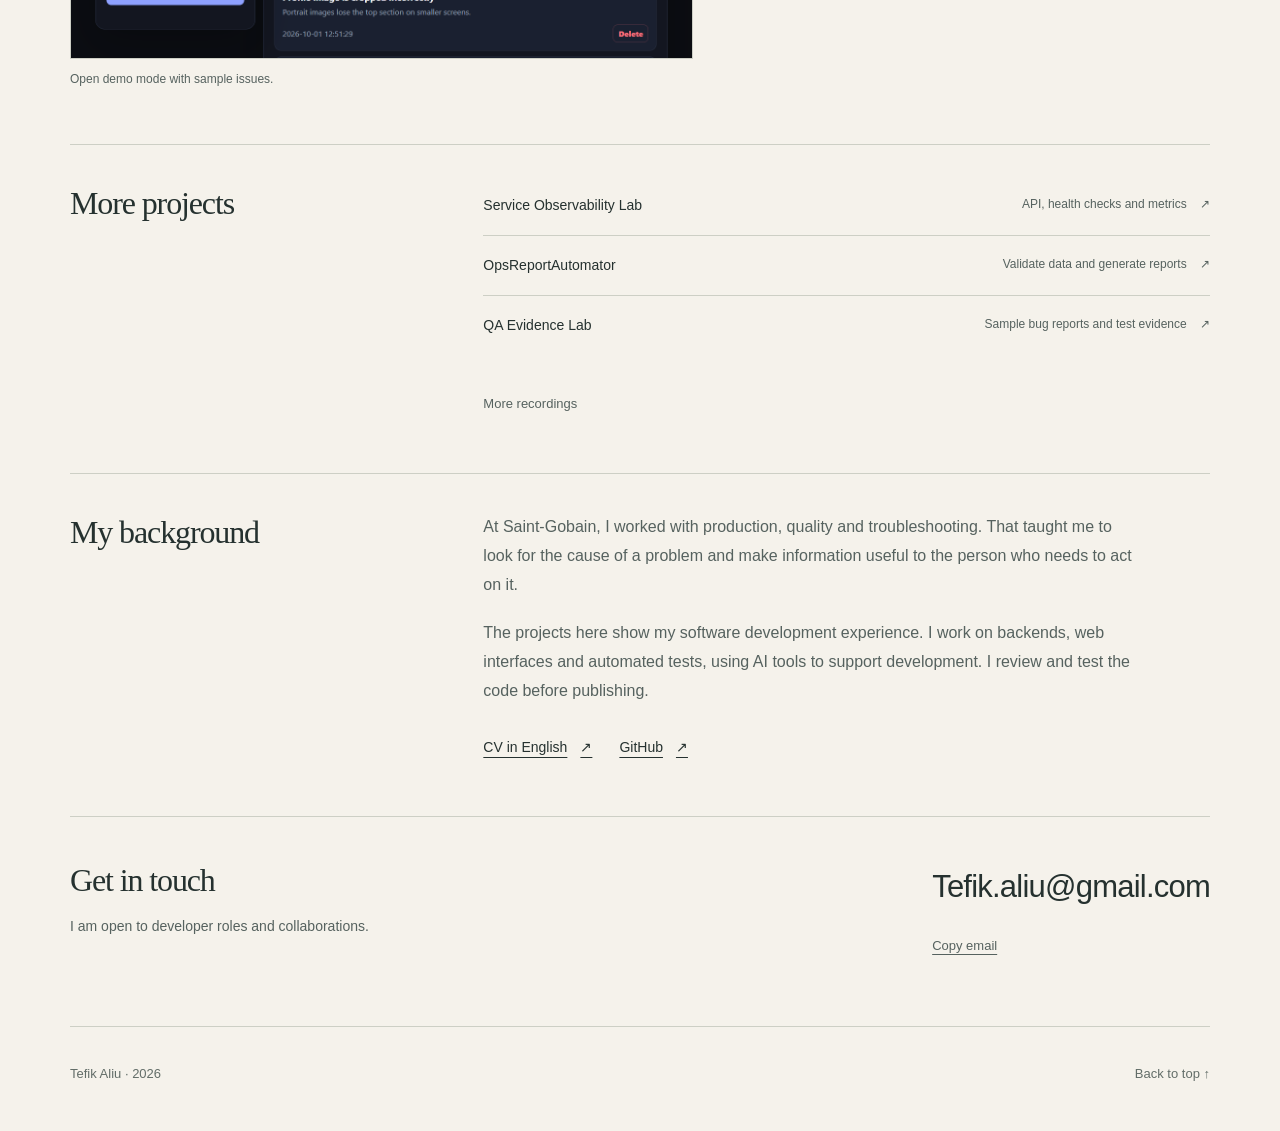
==== commit b758a8ac: "Make portfolio personal with concise copy and real project screenshots" ====
--- a/index.html
+++ b/index.html
@@ -6,34 +6,34 @@
     <meta content="width=device-width, initial-scale=1" name="viewport">
     <title>Tefik Aliu — Software Engineer</title>
     <meta
-      content="Software engineer building complete systems: backend APIs, web applications, automation, data tooling and observability. Inspect the architecture, code and tests."
+      content="Software developer with over 20 years in glass production. My projects: LinePulse for production data and IssuePilot for issue tracking."
       name="description">
-    <meta content="#111311" name="theme-color">
+    <meta content="#f5f2eb" name="theme-color">
     <link href="https://tefik-aliu.github.io/" rel="canonical">
     <meta content="website" property="og:type">
     <meta content="Tefik Aliu — Software Engineer" property="og:title">
     <meta
-      content="Software engineer building complete systems: backend APIs, web applications, automation, data tooling and observability. Inspect the architecture, code and tests."
+      content="Software developer with over 20 years in glass production. My projects: LinePulse for production data and IssuePilot for issue tracking."
       property="og:description">
     <meta content="https://tefik-aliu.github.io/" property="og:url">
     <meta
-      content="https://tefik-aliu.github.io/assets/social-signature-en.png"
+      content="https://tefik-aliu.github.io/assets/social-personal-en.png"
       property="og:image">
     <meta content="1200" property="og:image:width">
     <meta content="630" property="og:image:height">
     <meta
-      content="Tefik Aliu — Software Engineer. From idea to systems that work."
+      content="Tefik Aliu — Software developer. LinePulse and IssuePilot."
       property="og:image:alt">
     <meta content="summary_large_image" name="twitter:card">
     <meta content="Tefik Aliu — Software Engineer" name="twitter:title">
     <meta
-      content="Software engineer building complete systems: backend APIs, web applications, automation, data tooling and observability. Inspect the architecture, code and tests."
+      content="Software developer with over 20 years in glass production. My projects: LinePulse for production data and IssuePilot for issue tracking."
       name="twitter:description">
     <meta
-      content="https://tefik-aliu.github.io/assets/social-signature-en.png"
+      content="https://tefik-aliu.github.io/assets/social-personal-en.png"
       name="twitter:image">
-    <link href="assets/favicon.svg" rel="icon" type="image/svg+xml">
-    <link href="styles.css?v=9ef9ef3a7e6d" rel="stylesheet">
+    <link href="assets/favicon.svg?v=1474bed2ae98" rel="icon" type="image/svg+xml">
+    <link href="styles.css?v=105fdf5515b7" rel="stylesheet">
     <script type="application/ld+json">
       {
         "@context": "https://schema.org",
@@ -67,16 +67,13 @@
       href="https://tefik-aliu.github.io/"
       hreflang="x-default"
       rel="alternate">
-    <link rel="stylesheet" href="signature.css?v=73a4bf8ae2a4">
-    <script src="signature.js?v=ebd084073bff" defer></script>
+    <link href="signature.css?v=dd73d764dedc" rel="stylesheet">
+    <script defer src="signature.js?v=60df9ed9895c"></script>
   </head>
   <body class="portfolio-home">
     <a class="skip-link" href="#main">Skip to content</a>
     <header class="site-header shell">
-      <a aria-label="Tefik Aliu home" class="brand" href="#top"
-        >tefik aliu<span aria-hidden="true">.</span></a
-      >
-      <span class="header-role">SOFTWARE ENGINEER</span>
+      <a aria-label="Tefik Aliu home" class="brand" href="#top">Tefik Aliu</a>
       <button
         aria-controls="site-nav"
         aria-expanded="false"
@@ -88,7 +85,6 @@
       </button>
       <nav aria-label="Primary navigation" class="site-nav" id="site-nav">
         <a data-section="projects" href="#projects">Work</a
-        ><a data-section="engineering" href="#engineering">Engineering</a
         ><a data-section="about" href="#about">About</a
         ><a data-section="contact" href="#contact">Contact</a>
         <a
@@ -111,797 +107,222 @@
     <main id="main">
       <section
         aria-labelledby="hero-title"
-        class="hero shell signature-hero"
+        class="hero personal-intro shell"
         id="top"
       >
-        <div class="hero-heading">
-          <p class="eyebrow">
-            <span aria-hidden="true" class="live-dot"></span> TEFIK ALIU /
-            SOFTWARE ENGINEER
-          </p>
-          <h1 id="hero-title">
-            From idea.<br>To systems<br><span>that work.</span>
-          </h1>
-          <p class="hero-description">
-            I’m Tefik Aliu. I build software that connects the interface,
-            backend and operations — with the code to show how.
-          </p>
-          <div class="hero-actions">
-            <a class="button primary" href="#projects"
-              >Selected work<span aria-hidden="true"> →</span></a
-            ><a
-              class="button secondary"
-              href="https://github.com/tefik-aliu"
-              rel="noopener noreferrer"
-              target="_blank"
-              >GitHub<span aria-hidden="true"> ↗</span></a
-            ><a
-              class="quiet-link"
-              href="assets/Tefik_Aliu_CV.pdf"
-              rel="noopener"
-              target="_blank"
-              >View CV ↗</a
-            >
-          </div>
-        </div>
-        <div class="system-atlas">
-          <div class="atlas-topline">
-            <span class="mono">EXPLORE A SYSTEM</span
-            ><span aria-hidden="true" class="atlas-spark">✳</span>
-          </div>
-          <h2>Three projects. End to end.</h2>
-          <div
-            aria-label="Choose a project"
-            class="atlas-controls"
-            hidden
-            role="group"
+        <div class="intro-name">
+          <p class="intro-role">Software developer · Sweden</p>
+          <h1 id="hero-title">Tefik Aliu</h1>
+          <a class="intro-cv" href="assets/Tefik_Aliu_CV_EN.pdf"
+            >Read my CV <span aria-hidden="true">↗</span></a
           >
-            <button
-              aria-controls="atlas-linepulse"
-              aria-pressed="true"
-              data-atlas="linepulse"
-              type="button"
-            >
-              LinePulse</button
-            ><button
-              aria-controls="atlas-issuepilot"
-              aria-pressed="false"
-              data-atlas="issuepilot"
-              type="button"
-            >
-              IssuePilot</button
-            ><button
-              aria-controls="atlas-observability"
-              aria-pressed="false"
-              data-atlas="observability"
-              type="button"
-            >
-              Observability
-            </button>
-          </div>
-          <div
-            class="atlas-panel"
-            data-atlas-panel="linepulse"
-            id="atlas-linepulse"
+        </div>
+        <div class="intro-note">
+          <p>
+            I spent over 20 years in glass production at Saint-Gobain. Now I
+            build web applications and tools with Python and JavaScript.
+          </p>
+          <p>
+            Questions about downtime, scrap and troubleshooting carry over into
+            my projects. This is where I share what I have built and how it
+            works.
+          </p>
+          <a class="button secondary" href="#projects"
+            >See my work <span aria-hidden="true">↓</span></a
           >
-            <div class="atlas-heading">
-              <span class="mono">01 / LINEPULSE</span
-              ><span aria-hidden="true" class="atlas-mark">↗</span>
-            </div>
-            <div aria-label="LinePulse" class="atlas-map" role="group">
-              <div aria-hidden="true" class="atlas-orbit orbit-one"></div>
-              <div aria-hidden="true" class="atlas-orbit orbit-two"></div>
-              <div aria-hidden="true" class="atlas-core">
-                LP<span>ENGINEERING</span>
-              </div>
-              <ol class="atlas-flow">
-                <li>
-                  <span class="flow-number">01</span><b>Scenario simulator</b>
-                </li>
-                <li>
-                  <span class="flow-number">02</span><b>Analytics &amp; API</b>
-                </li>
-                <li>
-                  <span class="flow-number">03</span
-                  ><b>Metrics · alerts · report</b>
-                </li>
-              </ol>
-            </div>
-            <div class="atlas-caption">
-              <p>Local simulation · synthetic data</p>
-              <a href="linepulse.html"
-                >See how it is built <span aria-hidden="true">→</span></a
-              >
-            </div>
-          </div>
-          <div
-            class="atlas-panel"
-            data-atlas-panel="issuepilot"
-            id="atlas-issuepilot"
-          >
-            <div class="atlas-heading">
-              <span class="mono">02 / ISSUEPILOT</span
-              ><span aria-hidden="true" class="atlas-mark">↗</span>
-            </div>
-            <div aria-label="IssuePilot" class="atlas-map" role="group">
-              <div aria-hidden="true" class="atlas-orbit orbit-one"></div>
-              <div aria-hidden="true" class="atlas-orbit orbit-two"></div>
-              <div aria-hidden="true" class="atlas-core">
-                IP<span>ENGINEERING</span>
-              </div>
-              <ol class="atlas-flow">
-                <li><span class="flow-number">01</span><b>Issue change</b></li>
-                <li>
-                  <span class="flow-number">02</span><b>Session &amp; role</b>
-                </li>
-                <li>
-                  <span class="flow-number">03</span><b>Issue + history</b>
-                </li>
-              </ol>
-            </div>
-            <div class="atlas-caption">
-              <p>Private mode · one workspace</p>
-              <a href="issuepilot.html"
-                >See how it is built <span aria-hidden="true">→</span></a
-              >
-            </div>
-          </div>
-          <div
-            class="atlas-panel"
-            data-atlas-panel="observability"
-            id="atlas-observability"
-          >
-            <div class="atlas-heading">
-              <span class="mono">03 / OBSERVABILITY</span
-              ><span aria-hidden="true" class="atlas-mark">↗</span>
-            </div>
-            <div aria-label="Observability" class="atlas-map" role="group">
-              <div aria-hidden="true" class="atlas-orbit orbit-one"></div>
-              <div aria-hidden="true" class="atlas-orbit orbit-two"></div>
-              <div aria-hidden="true" class="atlas-core">
-                SL<span>ENGINEERING</span>
-              </div>
-              <ol class="atlas-flow">
-                <li><span class="flow-number">01</span><b>Job request</b></li>
-                <li>
-                  <span class="flow-number">02</span
-                  ><b>FastAPI &amp; PostgreSQL</b>
-                </li>
-                <li>
-                  <span class="flow-number">03</span
-                  ><b>Metrics · traces · readiness</b>
-                </li>
-              </ol>
-            </div>
-            <div class="atlas-caption">
-              <p>Optional OTLP tracing</p>
-              <a href="service-observability-lab.html"
-                >See how it is built <span aria-hidden="true">→</span></a
-              >
-            </div>
-          </div>
-          <p class="atlas-foot mono">ARCHITECTURE / SIMPLIFIED VIEW</p>
-        </div>
-
-        <div class="hero-bottom">
-          <span>BACKEND · FULL-STACK · AUTOMATION</span
-          ><span
-            >Based in Sweden <span class="muted">/</span> Open to remote
-            roles</span
-          ><a aria-label="Scroll to selected work" href="#projects"
-            >SCROLL TO EXPLORE <span aria-hidden="true">↓</span></a
-          >
-        </div>
-      </section>
-      <div class="review-routes shell">
-        <p class="mono">FIND YOUR WAY</p>
-        <a href="#projects"
-          ><span>See what I build</span
-          ><small>Projects, working demos and source →</small></a
-        ><a href="#about"
-          ><span>Get to know me</span
-          ><small>Background, approach and CV →</small></a
-        ><a href="#contact"
-          ><span>Talk about a role</span
-          ><small>Backend, full-stack and automation →</small></a
-        >
-      </div>
-      <section class="section shell" id="projects">
-        <div class="section-head">
-          <p class="eyebrow">01 / SELECTED WORK</p>
-          <div>
-            <h2>Working systems.<br>Open for inspection.</h2>
-            <p>
-              Architecture, implementation and verification—connected in each
-              project.
-            </p>
-          </div>
-        </div>
-        <article aria-labelledby="linepulse-title" class="flagship">
-          <div class="project-body">
-            <div class="project-meta">
-              <span>01 / FEATURED SYSTEM</span><span>FULL-STACK + DATA</span>
-            </div>
-            <h3 id="linepulse-title">
-              LinePulse<span class="title-dot">.</span>
-            </h3>
-            <p class="project-deck">
-              From event stream to explainable decisions.
+        </div>
+      </section>
+      <section
+        aria-labelledby="work-title"
+        class="selected-work shell"
+        id="projects"
+      >
+        <div class="work-heading">
+          <h2 id="work-title">Two projects to start with</h2>
+          <p>Personal projects · Open source</p>
+        </div>
+        <article aria-labelledby="linepulse-title" class="selected-project">
+          <figure class="project-shot">
+            <a
+              aria-label="Watch a recording of LinePulse"
+              href="linepulse.html#demo"
+            >
+              <img
+                alt="LinePulse showing production metrics and simulation scenarios"
+                fetchpriority="high"
+                height="900"
+                loading="eager"
+                src="assets/demos/linepulse.png"
+                width="1280">
+            </a>
+            <figcaption>From the application. Values are simulated.</figcaption>
+          </figure>
+          <div class="selected-copy">
+            <p class="project-category">Production &amp; data</p>
+            <h3 id="linepulse-title"><a href="linepulse.html">LinePulse</a></h3>
+            <p class="project-summary">
+              What happens when pressure starts drifting on a production line?
             </p>
             <p>
-              A full-stack simulation platform that turns production events into
-              reliability metrics, evidence-backed alerts and downloadable
-              reports.
+              I built a simulator to explore that. Events feed metrics, alerts
+              and shift reports. The idea comes from questions I recognise from
+              industry.
             </p>
-            <dl class="project-facts">
-              <div>
-                <dt>Build</dt>
-                <dd>
-                  FastAPI service, browser dashboard, SQLAlchemy persistence and
-                  an XLSX reporting pipeline.
-                </dd>
-              </div>
-              <div>
-                <dt>Verify</dt>
-                <dd>
-                  Analytics and API tests, TypeScript validation and Playwright
-                  journeys in CI.
-                </dd>
-              </div>
-            </dl>
-            <p class="stack-line">
-              Python / FastAPI / SQLAlchemy / Playwright / Docker
-            </p>
-            <div class="project-actions">
-              <a class="button primary" href="linepulse.html"
-                >Explore the system<span aria-hidden="true"> →</span></a
-              ><a
-                class="text-link"
-                href="https://linepulse-industrial-intelligence.onrender.com"
-                rel="noopener noreferrer"
-                target="_blank"
-                >Live demo<span aria-hidden="true"> ↗</span></a
-              ><a
-                class="text-link"
-                href="https://github.com/tefik-aliu/linepulse-industrial-intelligence"
-                rel="noopener noreferrer"
-                target="_blank"
-                >Repository<span aria-hidden="true"> ↗</span></a
-              >
-            </div>
-          </div>
-          <figure class="product-preview">
-            <div class="preview-bar">
-              <span aria-hidden="true">● ● ●</span
-              ><span>LINEPULSE / APPLICATION</span
-              ><span aria-hidden="true">↗</span>
-            </div>
-            <a aria-label="Explore LinePulse" href="linepulse.html"
-              ><img
-                alt="LinePulse scenario controls and simulated production metrics"
-                decoding="async"
-                height="900"
-                loading="lazy"
-                src="assets/demos/linepulse.png"
-                width="1280"></a>
-            <figcaption>
-              <span>Actual application · sample data</span
-              ><span>01 / FULLSTACK</span>
-            </figcaption>
-          </figure>
-        </article>
-        <article aria-labelledby="access-feature-title" class="access-feature">
-          <div class="access-visual">
-            <div class="preview-bar">
-              <span class="mono">ISSUEPILOT / ACCESS MODEL</span
-              ><span aria-hidden="true">↗</span>
-            </div>
-            <div class="access-grid">
-              <div class="access-role">
-                <span aria-hidden="true" class="role-symbol">◉</span
-                ><b>Viewer</b><small>Read</small>
-              </div>
-              <div class="access-role">
-                <span aria-hidden="true" class="role-symbol">⌘</span
-                ><b>Editor</b><small>Create &amp; edit</small>
-              </div>
-              <div class="access-role">
-                <span aria-hidden="true" class="role-symbol">✳</span><b>Admin</b
-                ><small>Also delete</small>
-              </div>
-            </div>
-            <div class="access-event">
-              <span aria-hidden="true">↳</span>
-              <div>
-                <b>Every change leaves a trace.</b>
-                <p>Actor, timestamp and before/after state.</p>
-              </div>
-            </div>
-            <p class="mono access-note">SIMPLIFIED MODEL / PRIVATE MODE</p>
-          </div>
-          <div class="project-body">
-            <div class="project-meta">
-              <span>02 / ISSUEPILOT</span><span>FULLSTACK + ACCESS</span>
-            </div>
-            <h3 id="access-feature-title">
-              Clear access.<br>Lasting history.
-            </h3>
-            <p class="project-deck">
-              An issue tracker with deliberate boundaries.
-            </p>
-            <p>
-              Session login and three roles for private installations. History
-              stored in the same transaction as the change. An open demo that is
-              easy to try.
-            </p>
-            <p class="stack-line">FastAPI / SQLite / JavaScript / Playwright</p>
-            <div class="project-actions">
-              <a class="button primary" href="issuepilot.html"
-                >Explore the system <span aria-hidden="true">→</span></a
-              ><a
-                class="text-link"
-                href="https://issuepilot-tefik.onrender.com"
-                rel="noopener noreferrer"
-                target="_blank"
-                >Live demo ↗</a
+            <p class="project-tools">Python · FastAPI · SQLite · JavaScript</p>
+            <div class="project-links">
+              <a href="linepulse.html"
+                >About the project <span aria-hidden="true">→</span></a
+              ><a href="linepulse.html#demo"
+                >Watch the demo <span aria-hidden="true">↗</span></a
               >
             </div>
           </div>
         </article>
-        <article
-          aria-labelledby="observability-title"
-          class="observability-feature"
-        >
-          <div class="project-body">
-            <div class="project-meta">
-              <span>03 / ENGINEERING CASE STUDY</span
-              ><span>BACKEND + OPERATIONS</span>
-            </div>
-            <h3 id="observability-title">
-              Service<br>Observability Lab<span class="title-dot">.</span>
+        <article aria-labelledby="issuepilot-title" class="selected-project">
+          <figure class="project-shot">
+            <a aria-label="Read about IssuePilot" href="issuepilot.html">
+              <img
+                alt="IssuePilot open demo with issue list, priorities and status controls"
+                height="900"
+                loading="lazy"
+                src="assets/demos/issuepilot.png"
+                width="1280">
+            </a>
+            <figcaption>Open demo mode with sample issues.</figcaption>
+          </figure>
+          <div class="selected-copy">
+            <p class="project-category">Web application</p>
+            <h3 id="issuepilot-title">
+              <a href="issuepilot.html">IssuePilot</a>
             </h3>
-            <p class="project-deck">A service is more than its endpoints.</p>
+            <p class="project-summary">
+              An issue tracker with permissions checked in the API.
+            </p>
             <p>
-              A FastAPI job service with PostgreSQL, request metrics, optional
-              OTLP traces and deployment definitions. Health and readiness
-              answer different operational questions.
+              It started with creating and updating issues. I then added a
+              private mode with sign-in, three roles and a history of changes.
             </p>
-            <p class="stack-line">
-              PostgreSQL / Prometheus / Grafana / OpenTelemetry / Kubernetes
-            </p>
-            <div class="project-actions">
-              <a class="button secondary" href="service-observability-lab.html"
-                >Read case study<span aria-hidden="true"> →</span></a
-              ><a
-                class="text-link"
-                href="https://github.com/tefik-aliu/service-observability-lab"
-                rel="noopener noreferrer"
-                target="_blank"
-                >Repository<span aria-hidden="true"> ↗</span></a
+            <p class="project-tools">FastAPI · SQLite · JavaScript · Pytest</p>
+            <div class="project-links">
+              <a href="issuepilot.html"
+                >About the project <span aria-hidden="true">→</span></a
+              ><a href="https://github.com/tefik-aliu/issuepilot"
+                >View the code <span aria-hidden="true">↗</span></a
               >
             </div>
           </div>
-          <div class="observability-proof">
-            <p class="eyebrow">IMPLEMENTATION / SERVICE CONTRACT</p>
-            <div class="code-proof">
-              <div class="proof-header">
-                <span>app/main.py · L61–71</span
-                ><a
-                  class="text-link"
-                  href="https://github.com/tefik-aliu/service-observability-lab/blob/main/app/main.py#L61-L71"
-                  rel="noopener noreferrer"
-                  target="_blank"
-                  >Source<span aria-hidden="true"> ↗</span></a
-                >
-              </div>
-              <pre
-                aria-label="app/main.py source excerpt"
-                tabindex="0"
-              ><code>    @app.get(&quot;/health&quot;)
-    def health() -&gt; dict[str, str]:
-        return {&quot;status&quot;: &quot;ok&quot;, &quot;service&quot;: &quot;service-observability-lab&quot;}
-
-    @app.get(&quot;/ready&quot;)
-    def readiness(db: Session = db_dependency) -&gt; dict[str, str]:
-        try:
-            db.execute(text(&quot;SELECT 1&quot;))
-        except SQLAlchemyError as exc:
-            raise HTTPException(status_code=503, detail=&quot;Database unavailable&quot;) from exc
-        return {&quot;status&quot;: &quot;ready&quot;, &quot;database&quot;: &quot;connected&quot;}</code></pre>
-            </div>
-            <p class="proof-caption">
-              Readiness queries the database. Liveness checks the process.
-              Inspect the implementation and the deployment probes together.
-            </p>
-            <a
-              class="text-link"
-              href="https://github.com/tefik-aliu/service-observability-lab/blob/main/k8s/app.yaml"
-              rel="noopener noreferrer"
-              target="_blank"
-              >Deployment contract<span aria-hidden="true"> ↗</span></a
+        </article>
+      </section>
+      <section
+        aria-labelledby="further-title"
+        class="further-work shell"
+        id="engineering"
+      >
+        <h2 id="further-title">More projects</h2>
+        <ul class="further-list">
+          <li>
+            <a href="service-observability-lab.html"
+              ><span>Service Observability Lab</span
+              ><span class="further-description"
+                >API, health checks and metrics
+                <span aria-hidden="true">↗</span></span
+              ></a
+            >
+          </li>
+          <li>
+            <a href="https://github.com/tefik-aliu/ops-report-automator"
+              ><span>OpsReportAutomator</span
+              ><span class="further-description"
+                >Validate data and generate reports
+                <span aria-hidden="true">↗</span></span
+              ></a
+            >
+          </li>
+          <li>
+            <a href="qa-evidence-lab.html"
+              ><span>QA Evidence Lab</span
+              ><span class="further-description"
+                >Sample bug reports and test evidence
+                <span aria-hidden="true">↗</span></span
+              ></a
+            >
+          </li>
+        </ul>
+        <details class="recording-archive" id="demos">
+          <summary>More recordings</summary>
+          <p>
+            Short recordings from local demonstrations with sample data. The
+            observability recording uses SQLite and does not show the full
+            monitoring environment.
+          </p>
+          <ul>
+            <li>
+              <a href="assets/demos/issuepilot.webm"
+                >IssuePilot — issue workflow</a
+              >
+            </li>
+            <li>
+              <a href="assets/demos/observability.webm"
+                >Service Observability Lab — API</a
+              >
+            </li>
+          </ul>
+        </details>
+      </section>
+      <section
+        aria-labelledby="about-title"
+        class="personal-about shell"
+        id="about"
+      >
+        <h2 id="about-title">My background</h2>
+        <div class="about-copy" id="experience">
+          <p>
+            At Saint-Gobain, I worked with production, quality and
+            troubleshooting. That taught me to look for the cause of a problem
+            and make information useful to the person who needs to act on it.
+          </p>
+          <p>
+            The projects here show my software development experience. I work on
+            backends, web interfaces and automated tests, using AI tools to
+            support development. I review and test the code before publishing.
+          </p>
+          <div class="about-links">
+            <a href="assets/Tefik_Aliu_CV_EN.pdf"
+              >CV in English <span aria-hidden="true">↗</span></a
+            ><a href="https://github.com/tefik-aliu"
+              >GitHub <span aria-hidden="true">↗</span></a
             >
           </div>
-        </article>
-        <div class="project-index">
-          <div class="index-heading">
-            <h3>More engineering work</h3>
-            <span class="mono">APPLICATIONS / AUTOMATION / TOOLING</span>
-          </div>
-
-          <article class="project-row">
-            <span class="row-number">04</span>
-            <div>
-              <p class="eyebrow">Data tooling</p>
-              <h3>Ops Report Automator</h3>
-            </div>
-            <div>
-              <p>
-                CSV or Excel in. Validated data, aggregated KPIs and a styled
-                workbook plus HTML report out. Repeatable delivery through a
-                Python CLI.
-              </p>
-              <p class="stack-line">Pandas / OpenPyXL / Pytest</p>
-              <div class="inline-links">
-                <a
-                  class="text-link"
-                  href="https://github.com/tefik-aliu/ops-report-automator"
-                  rel="noopener noreferrer"
-                  target="_blank"
-                  >Repository<span aria-hidden="true"> ↗</span></a
-                ><a
-                  class="text-link"
-                  href="https://github.com/tefik-aliu/ops-report-automator/blob/main/ops_reporter/core.py"
-                  rel="noopener noreferrer"
-                  target="_blank"
-                  >Data pipeline<span aria-hidden="true"> ↗</span></a
-                ><a
-                  class="text-link"
-                  href="https://github.com/tefik-aliu/ops-report-automator/blob/main/tests/test_report.py"
-                  rel="noopener noreferrer"
-                  target="_blank"
-                  >Workbook tests<span aria-hidden="true"> ↗</span></a
-                >
-              </div>
-            </div>
-          </article>
-          <article class="project-row">
-            <span class="row-number">05</span>
-            <div>
-              <p class="eyebrow">Independent verification</p>
-              <h3>IssuePilot QA Automation</h3>
-            </div>
-            <div>
-              <p>
-                A separate suite that clones and starts the application in CI,
-                then checks API contracts and browser workflows. Traces and
-                screenshots support diagnosis.
-              </p>
-              <p class="stack-line">Playwright / HTTPX / Pytest</p>
-              <div class="inline-links">
-                <a
-                  class="text-link"
-                  href="https://github.com/tefik-aliu/issuepilot-qa-automation"
-                  rel="noopener noreferrer"
-                  target="_blank"
-                  >Repository<span aria-hidden="true"> ↗</span></a
-                ><a
-                  class="text-link"
-                  href="https://github.com/tefik-aliu/issuepilot-qa-automation/blob/main/.github/workflows/qa.yml"
-                  rel="noopener noreferrer"
-                  target="_blank"
-                  >CI workflow<span aria-hidden="true"> ↗</span></a
-                ><a
-                  class="text-link"
-                  href="https://github.com/tefik-aliu/issuepilot-qa-automation/blob/main/tests/test_ui.py"
-                  rel="noopener noreferrer"
-                  target="_blank"
-                  >Browser tests<span aria-hidden="true"> ↗</span></a
-                >
-              </div>
-            </div>
-          </article>
-          <article class="project-row">
-            <span class="row-number">06</span>
-            <div>
-              <p class="eyebrow">Interactive evidence interface</p>
-              <h3>QA Evidence Lab</h3>
-            </div>
-            <div>
-              <p>
-                A filterable demonstration of findings, impact, coverage and
-                release decisions. Sample data makes the delivery format
-                inspectable.
-              </p>
-              <p class="stack-line">HTML / CSS / JavaScript</p>
-              <div class="inline-links">
-                <a class="text-link" href="qa-evidence-lab.html"
-                  >Explore the lab<span aria-hidden="true"> →</span></a
-                ><a class="text-link" href="release-rescue.html"
-                  >Release Rescue service<span aria-hidden="true"> →</span></a
-                >
-              </div>
-            </div>
-          </article>
-        </div>
-        <p class="small-note">
-          Public demos may take a moment to start after inactivity. Source code
-          and case studies are always linked alongside them.
-        </p>
-      </section>
-      <section aria-labelledby="demo-title" class="section shell" id="demos">
-        <div class="section-head">
-          <p class="eyebrow">PROJECTS IN MOTION</p>
-          <div>
-            <h2 id="demo-title">Inspect the actual applications.</h2>
-            <p>
-              Real browser recordings from local instances with demonstration
-              data. No customer data. Play each silent clip or follow the
-              written walkthrough.
-            </p>
-          </div>
-        </div>
-        <div class="demo-grid">
-          <article class="demo-card">
-            <h3>LinePulse</h3>
-            <video
-              aria-label="LinePulse — Recorded demonstration"
-              controls
-              poster="assets/demos/linepulse.png"
-              preload="none"
-            >
-              <source src="assets/demos/linepulse.webm" type="video/webm">
-              <a href="assets/demos/linepulse.webm">Open video file</a>
-            </video>
-            <details>
-              <summary>Written walkthrough</summary>
-              <p>
-                Select Pressure drift. The simulator creates synthetic events
-                and the dashboard updates its metrics and alerts. Inspect the
-                alert evidence, then export a shift report.
-              </p>
-            </details>
-          </article>
-          <article class="demo-card">
-            <h3>IssuePilot</h3>
-            <video
-              aria-label="IssuePilot — Recorded demonstration"
-              controls
-              poster="assets/demos/issuepilot.png"
-              preload="none"
-            >
-              <source src="assets/demos/issuepilot.webm" type="video/webm">
-              <a href="assets/demos/issuepilot.webm">Open video file</a>
-            </video>
-            <details>
-              <summary>Written walkthrough</summary>
-              <p>
-                Create an issue, choose a priority and move it to resolved.
-                Search and filters let you find the same persisted record again.
-              </p>
-            </details>
-          </article>
-          <article class="demo-card">
-            <h3>Service Observability Lab</h3>
-            <video
-              aria-label="Service Observability Lab — Recorded demonstration"
-              controls
-              poster="assets/demos/observability.png"
-              preload="none"
-            >
-              <source src="assets/demos/observability.webm" type="video/webm">
-              <a href="assets/demos/observability.webm">Open video file</a>
-            </video>
-            <details>
-              <summary>Written walkthrough</summary>
-              <p>
-                Create a job, move it from queued to running and completed, then
-                inspect the API and Prometheus endpoints. Job status is a
-                demonstration of state management; no background worker executes
-                the job.
-              </p>
-            </details>
-          </article>
-        </div>
-      </section>
-      <section class="section shell" id="engineering">
-        <div class="section-head">
-          <p class="eyebrow">02 / ENGINEERING</p>
-          <div>
-            <h2>Across the stack.<br>Down to the details.</h2>
-            <p>
-              From application contracts to deployment, with source code at each
-              boundary.
-            </p>
-          </div>
-        </div>
-        <div class="capability-table">
-          <article class="capability-row">
-            <h3>Build<span aria-hidden="true">.</span></h3>
-            <div>
-              <h4>APIs &amp; applications</h4>
-              <p>
-                Request validation, persistence, frontend integration and
-                explicit service boundaries.
-              </p>
-            </div>
-            <a
-              class="text-link"
-              href="https://github.com/tefik-aliu/issuepilot/blob/main/app/main.py"
-              rel="noopener noreferrer"
-              target="_blank"
-              >Inspect the API<span aria-hidden="true"> ↗</span></a
-            >
-          </article>
-          <article class="capability-row">
-            <h3>Automate<span aria-hidden="true">.</span></h3>
-            <div>
-              <h4>Workflows &amp; data</h4>
-              <p>
-                Schema checks, data transformations and repeatable report
-                generation.
-              </p>
-            </div>
-            <a
-              class="text-link"
-              href="https://github.com/tefik-aliu/ops-report-automator/blob/main/ops_reporter/core.py"
-              rel="noopener noreferrer"
-              target="_blank"
-              >Inspect the pipeline<span aria-hidden="true"> ↗</span></a
-            >
-          </article>
-          <article class="capability-row">
-            <h3>Verify<span aria-hidden="true">.</span></h3>
-            <div>
-              <h4>Behaviour &amp; contracts</h4>
-              <p>
-                API coverage, browser journeys, isolated test data and CI
-                execution.
-              </p>
-            </div>
-            <a
-              class="text-link"
-              href="https://github.com/tefik-aliu/issuepilot-qa-automation/blob/main/.github/workflows/qa.yml"
-              rel="noopener noreferrer"
-              target="_blank"
-              >Inspect the test workflow<span aria-hidden="true"> ↗</span></a
-            >
-          </article>
-          <article class="capability-row">
-            <h3>Operate<span aria-hidden="true">.</span></h3>
-            <div>
-              <h4>Visibility &amp; deployment</h4>
-              <p>Health probes, metrics, traces and container configuration.</p>
-            </div>
-            <a
-              class="text-link"
-              href="https://github.com/tefik-aliu/service-observability-lab/blob/main/k8s/app.yaml"
-              rel="noopener noreferrer"
-              target="_blank"
-              >Inspect the deployment<span aria-hidden="true"> ↗</span></a
-            >
-          </article>
-        </div>
-        <div class="principles">
-          <p class="eyebrow">HOW I BUILD</p>
-          <p>
-            Define the contract. Make failure visible. Automate the checks.
-            Document the trade-offs.
-          </p>
-        </div>
-      </section>
-      <section class="section shell about-section editorial-about" id="about">
-        <span class="anchor-alias" id="experience"></span>
-        <div class="section-head">
-          <p class="eyebrow">03 / ABOUT</p>
-          <div>
-            <h2>Software engineering.<br>A systems mindset.</h2>
-          </div>
-        </div>
-        <div class="background-statement">
-          <span class="experience-number">20<span>+</span></span>
-          <div>
-            <p class="eyebrow">YEARS IN INDUSTRY</p>
-            <p>An operator’s perspective.<br>A developer’s curiosity.</p>
-            <small>Saint-Gobain · glass production</small>
-          </div>
-          <span aria-hidden="true" class="background-monogram">ta.</span>
-        </div>
-        <div class="about-grid">
-          <p class="about-lead">
-            I’m Tefik Aliu, a programmer based in Sweden. I build across backend
-            services, interfaces, automation and the tooling that makes software
-            understandable.
-          </p>
-          <div>
-            <p>
-              My projects connect the whole path: input validation, application
-              behaviour, persistence, automated checks and operational signals.
-              The repositories show the implementation and the choices behind
-              it.
-            </p>
-            <p>
-              My background includes more than 20 years in industrial glass
-              production at Saint-Gobain, informing my approach to
-              troubleshooting and dependable systems.
-            </p>
-            <p>
-              I use AI-assisted tools for planning, implementation and
-              debugging, and verify the output through code review and
-              executable checks.
-            </p>
-            <div class="inline-links">
-              <a class="text-link" href="assets/Tefik_Aliu_CV.pdf"
-                >Read my CV<span aria-hidden="true"> ↗</span></a
-              ><a
-                class="text-link"
-                href="https://github.com/tefik-aliu"
-                rel="noopener noreferrer"
-                target="_blank"
-                >Explore GitHub<span aria-hidden="true"> ↗</span></a
-              >
-            </div>
-          </div>
-        </div>
-        <details class="background-note">
-          <summary>
-            Further technical exploration <span aria-hidden="true">+</span>
-          </summary>
-          <p>
-            Executed CHSH/Bell-test circuits on IBM Quantum hardware and
-            reviewed measurement results and device noise. Background details
-            are included in the CV.
-          </p>
-        </details>
-        <div class="cv-options">
-          <a href="assets/Tefik_Aliu_CV_EN.pdf">CV in English</a
-          ><a href="assets/Tefik_Aliu_CV_SV.pdf" lang="sv">CV in Swedish</a>
-        </div>
-      </section>
-      <section class="contact-section shell" id="contact">
-        <p class="eyebrow">04 / GET IN TOUCH</p>
-        <div class="contact-grid">
-          <h2>Let’s talk<br><span>engineering.</span></h2>
-          <div>
-            <p>
-              Open to software engineering roles across backend, full-stack,
-              automation and technical tooling.
-            </p>
-            <a class="contact-email" href="mailto:Tefik.aliu@gmail.com"
-              >Tefik.aliu@gmail.com<span aria-hidden="true"> →</span></a
-            >
-            <div class="copy-contact">
-              <button
-                class="copy-email"
-                data-copy-email="Tefik.aliu@gmail.com"
-                hidden
-                type="button"
-              >
-                Copy email address <span aria-hidden="true">↗</span></button
-              ><span class="copy-status" role="status"></span>
-            </div>
-            <div class="inline-links">
-              <a class="text-link" href="assets/Tefik_Aliu_CV.pdf"
-                >CV<span aria-hidden="true"> ↗</span></a
-              ><a
-                class="text-link"
-                href="https://github.com/tefik-aliu"
-                rel="noopener noreferrer"
-                target="_blank"
-                >GitHub<span aria-hidden="true"> ↗</span></a
-              >
-            </div>
-            <p class="small-note">
-              Based in Sweden · Remote opportunities across Europe
-            </p>
+        </div>
+      </section>
+      <section
+        aria-labelledby="contact-title"
+        class="personal-contact shell"
+        id="contact"
+      >
+        <div>
+          <h2 id="contact-title">Get in touch</h2>
+          <p>I am open to developer roles and collaborations.</p>
+        </div>
+        <div class="contact-details">
+          <a class="email-address" href="mailto:Tefik.aliu@gmail.com"
+            >Tefik.aliu@gmail.com</a
+          >
+          <div class="copy-contact">
+            <button
+              class="copy-email"
+              data-copy-email="Tefik.aliu@gmail.com"
+              hidden
+              type="button"
+            >
+              Copy email</button
+            ><span aria-live="polite" class="copy-status" role="status"></span>
           </div>
         </div>
       </section>
     </main>
     <footer class="site-footer shell">
-      <span>© <span id="year">2026</span> Tefik Aliu</span
-      ><span>Software engineering / Sweden</span
-      ><a href="https://github.com/tefik-aliu" rel="noopener" target="_blank"
-        >GitHub ↗</a
+      <span>Tefik Aliu · <span data-year="">2026</span></span
       ><a href="#top">Back to top ↑</a>
     </footer>
   </body>
--- a/styles.css
+++ b/styles.css
@@ -1,15 +1,15 @@
 /* Tefik Aliu — engineering portfolio. No external font or build dependency. */
 :root {
-  color-scheme: dark;
-  --bg: #111311;
-  --surface: #181b17;
-  --surface-raised: #1e221c;
-  --text: #f0f0e9;
-  --muted: #acb1a6;
-  --subtle: #8e9688;
-  --line: #33382f;
-  --accent: #d5f58a;
-  --ink: #202819;
+  color-scheme: light;
+  --bg: #f5f2eb;
+  --surface: #eeeae2;
+  --surface-raised: #e6e1d8;
+  --text: #25312f;
+  --muted: #56625f;
+  --subtle: #626d68;
+  --line: #cdcfc5;
+  --accent: #27564e;
+  --ink: #ffffff;
   --sans: "Segoe UI Variable Display", "Segoe UI", Helvetica, Arial, sans-serif;
   --mono:
     "Cascadia Code", "SFMono-Regular", Consolas, "Liberation Mono", monospace;
@@ -259,7 +259,7 @@
 }
 .hero-description {
   margin-top: 22px;
-  color: #c3c8bd;
+  color: #56625f;
   font-size: clamp(16px, 1.5vw, 20px);
   line-height: 1.7;
   max-width: 410px;
@@ -294,8 +294,8 @@
   border-color: var(--accent);
 }
 .button.primary:hover {
-  background: #e3ffa8;
-  border-color: #e3ffa8;
+  background: #173c36;
+  border-color: #173c36;
 }
 .button.secondary {
   background: transparent;
@@ -390,7 +390,7 @@
 .flagship {
   display: grid;
   grid-template-columns: 1.08fr 1fr;
-  border: 1px solid #444d38;
+  border: 1px solid #b7beb2;
   border-radius: 6px;
   overflow: hidden;
   background: var(--surface);
@@ -462,13 +462,13 @@
 }
 .system-figure {
   padding: 37px;
-  background: #1c2118;
+  background: #edece4;
   display: flex;
   flex-direction: column;
   justify-content: center;
 }
 .flagship > .system-figure {
-  border-left: 1px solid #3b4432;
+  border-left: 1px solid #b7beb2;
 }
 .system-figure figcaption {
   display: flex;
@@ -480,14 +480,14 @@
 }
 .diagram-label {
   font-size: 10px;
-  border: 1px solid #46503a;
+  border: 1px solid #b7beb2;
   border-radius: 3px;
   padding: 3px 7px;
-  color: #bdc6ae;
+  color: #46584e;
 }
 .system-node {
-  border: 1px solid #4b5540;
-  background: #242c1e;
+  border: 1px solid #b7beb2;
+  background: #f9f8f3;
   border-radius: 3px;
   padding: 21px;
   display: flex;
@@ -504,7 +504,7 @@
 .system-node small {
   display: block;
   font-size: 10px;
-  color: #b3bea8;
+  color: #56625f;
   margin-top: 4px;
 }
 .node-icon {
@@ -520,13 +520,13 @@
 }
 .primary-node small,
 .primary-node .node-icon {
-  color: #414f30;
+  color: #f6f5ef;
 }
 .flow-connector {
   padding: 13px 12px;
   display: flex;
   justify-content: space-between;
-  color: #adb99e;
+  color: #56625f;
   font: 9px var(--mono);
 }
 .flow-connector span:last-child {
@@ -540,8 +540,8 @@
 }
 .system-outputs > div {
   padding: 19px 11px;
-  border: 1px solid #46513a;
-  background: #21271c;
+  border: 1px solid #b7beb2;
+  background: #f9f8f3;
   border-radius: 3px;
 }
 .system-outputs b {
@@ -552,7 +552,7 @@
 .system-outputs small {
   font: 9px/1.6 var(--mono);
   display: block;
-  color: #b2bba8;
+  color: #56625f;
   margin-top: 5px;
 }
 .diagram-foot {
@@ -562,7 +562,7 @@
   gap: 8px;
   margin-top: 29px;
   font-size: 9px;
-  color: #b4bda9;
+  color: #56625f;
 }
 .observability-feature {
   display: grid;
@@ -588,7 +588,7 @@
   border-radius: 4px;
   min-width: 0;
   overflow: hidden;
-  background: #151814;
+  background: #eaece5;
 }
 .proof-header {
   display: flex;
@@ -610,7 +610,7 @@
   padding: 24px 20px;
   overflow: auto;
   font: 11px/1.85 var(--mono);
-  color: #d3e5bd;
+  color: #294a3e;
   tab-size: 4;
 }
 code {
@@ -815,7 +815,7 @@
   font-size: clamp(19px, 2.2vw, 30px);
   margin-top: 21px;
   letter-spacing: -0.035em;
-  border-bottom: 1px solid #6d795d;
+  border-bottom: 1px solid #778a79;
   padding-bottom: 8px;
 }
 .contact-email span {
@@ -896,7 +896,7 @@
 .case-meta dd {
   margin: 9px 0 0;
   font-size: 12px;
-  color: #d3d7cd;
+  color: #46584e;
 }
 .case-section .section-head h2 {
   font-size: clamp(33px, 4vw, 57px);
@@ -911,7 +911,7 @@
   min-width: 0;
 }
 .case-split .system-figure {
-  border: 1px solid #414b35;
+  border: 1px solid #b7beb2;
   border-radius: 4px;
 }
 .prose {
@@ -1162,19 +1162,19 @@
   letter-spacing: 0.04em;
 }
 .severity.blocker {
-  color: #ffa7a7;
+  color: #a12e32;
   border-color: #76504b;
 }
 .severity.high {
-  color: #ebce8a;
+  color: #77540e;
   border-color: #746542;
 }
 .severity.medium {
-  color: #bacce0;
+  color: #355974;
   border-color: #4a6075;
 }
 .severity.low {
-  color: #c5cdbb;
+  color: #435e45;
   border-color: #5e6a51;
 }
 .finding-detail[open] {
@@ -1352,7 +1352,7 @@
   }
   .flagship > .system-figure {
     border-left: 0;
-    border-top: 1px solid #3b4432;
+    border-top: 1px solid #b7beb2;
   }
   .system-figure,
   .project-body {
--- a/signature.css
+++ b/signature.css
@@ -1,813 +1,534 @@
-/* Shared art direction. Content remains usable without JavaScript. */
+/* Personal portfolio: local fonts, real project images, content before decoration. */
 :root {
-  --bg: #10120f;
-  --surface: #191d16;
-  --text: #f2f1e9;
-  --accent: #d7f79a;
-  --line: #343a2e;
+  --shell: min(1140px, calc(100% - 96px));
+  --serif: Georgia, "Times New Roman", serif;
 }
 body {
-  background-image: radial-gradient(
-    ellipse at 85% 0,
-    #20291955,
-    transparent 700px
-  );
+  background: var(--bg);
+}
+h1,
+h2 {
+  font-family: var(--serif);
+  font-weight: 400;
+  letter-spacing: -0.035em;
+}
+a:hover {
+  text-decoration: underline;
 }
 .site-header {
-  min-height: 96px;
+  min-height: 91px;
+  gap: 25px;
 }
 .brand {
-  letter-spacing: -0.07em;
-  font-weight: 650;
+  font-size: 22px;
+  letter-spacing: -0.035em;
+  font-weight: 600;
+}
+.site-nav {
+  gap: 27px;
+  font-size: 14px;
+}
+.site-nav .nav-cv {
+  border: 0;
+  border-left: 1px solid var(--line);
+  border-radius: 0;
+  padding: 4px 0 4px 26px;
+}
+.header-role {
+  display: none;
 }
 .button {
-  border-radius: 6px;
-  min-height: 50px;
-  padding-inline: 23px;
-}
-.site-nav .nav-cv {
-  border-radius: 6px;
-}
-.section-head h2,
-.case-hero h1 {
-  text-wrap: balance;
-}
-.section-head .eyebrow {
+  border-radius: 2px;
+  font-weight: 500;
+}
+.button.primary span {
+  color: inherit;
+}
+.button:hover {
+  text-decoration: none;
+}
+.eyebrow {
+  font: 13px/1.5 var(--sans);
+  letter-spacing: 0;
+  text-transform: none;
+  color: var(--muted);
+}
+.site-footer {
+  font: 13px/1.5 var(--sans);
+  padding-block: 25px 35px;
+}
+.site-footer a {
+  min-height: 44px;
+  display: inline-flex;
+  align-items: center;
+}
+
+/* Homepage */
+.hero.personal-intro {
+  display: grid;
+  grid-template-columns: 1fr 1fr;
+  align-items: start;
+  gap: 65px;
+  padding: 86px 0 80px;
+}
+.intro-role {
+  font-size: 14px;
+  color: var(--muted);
+  margin: 0 0 23px;
+}
+.personal-intro h1 {
+  font-size: clamp(64px, 7.3vw, 100px);
+  line-height: 1.05;
+  letter-spacing: -0.045em;
+  white-space: normal;
+}
+.intro-cv {
+  display: inline-flex;
+  gap: 20px;
+  align-items: center;
+  min-height: 44px;
+  margin-top: 24px;
+  font-size: 14px;
+  text-decoration: underline;
+}
+.intro-note {
+  padding-top: 3px;
+  max-width: 520px;
+}
+.intro-note p {
+  font-size: 18px;
+  line-height: 1.7;
+  color: var(--muted);
+}
+.intro-note p:first-child {
+  color: var(--text);
+  font-size: 21px;
+  line-height: 1.6;
+}
+.intro-note p + p {
+  margin-top: 17px;
+}
+.intro-note .button {
+  margin-top: 26px;
+}
+.work-heading {
+  display: flex;
+  justify-content: space-between;
+  align-items: baseline;
+  gap: 18px;
+  padding: 27px 0 35px;
+  border-top: 1px solid var(--line);
+}
+.work-heading h2 {
+  font-size: 32px;
+}
+.work-heading > p {
+  font-size: 12px;
+  color: var(--muted);
+}
+.selected-project {
+  display: grid;
+  grid-template-columns: 1.35fr 1fr;
+  align-items: center;
+  gap: 55px;
+  padding: 0 0 54px;
+}
+.selected-project + .selected-project {
+  padding-top: 54px;
+  border-top: 1px solid var(--line);
+}
+.project-shot {
+  min-width: 0;
+}
+.project-shot > a {
+  display: block;
+  border: 1px solid var(--line);
+}
+.project-shot img {
+  width: 100%;
+  height: auto;
+}
+.project-shot figcaption {
+  font-size: 12px;
+  color: var(--muted);
+  margin-top: 11px;
+}
+.selected-copy {
+  min-width: 0;
+}
+.selected-copy .project-category {
   color: var(--accent);
-}
-.site-footer {
+  font-size: 13px;
+  margin-bottom: 12px;
+}
+.selected-copy h3 {
+  font-size: 35px;
+  font-weight: 500;
+  letter-spacing: -0.045em;
+  line-height: 1.2;
+}
+.selected-copy .project-summary {
+  font-size: 19px;
+  color: var(--text);
+  line-height: 1.5;
+  margin: 22px 0 16px;
+}
+.selected-copy > p {
+  font-size: 15px;
+  line-height: 1.75;
+  color: var(--muted);
+}
+.selected-copy .project-tools {
+  font-size: 12px;
+  margin-top: 21px;
+}
+.project-links,
+.about-links {
+  display: flex;
+  flex-wrap: wrap;
+  gap: 5px 27px;
+  margin-top: 20px;
+}
+.project-links a,
+.about-links a {
+  font-size: 14px;
+  display: inline-flex;
+  align-items: center;
+  min-height: 44px;
+  gap: 13px;
+  text-decoration: underline;
+}
+.further-work,
+.personal-about {
+  display: grid;
+  grid-template-columns: 1fr 2fr;
+  gap: 28px 50px;
+  padding: 39px 0 46px;
   border-top: 1px solid var(--line);
 }
-.reading-progress {
-  position: fixed;
-  inset: 0 auto auto 0;
-  height: 2px;
-  width: 100%;
-  background: var(--accent);
-  z-index: 100;
-  transform: scaleX(0);
-  transform-origin: left;
-  pointer-events: none;
-}
-
-/* First impression: a human introduction alongside a browsable system map. */
-.signature-hero {
-  grid-template-columns: 1.1fr 1fr;
+.further-work h2,
+.personal-about h2,
+.personal-contact h2 {
+  font-size: 32px;
+  line-height: 1.2;
+}
+.further-list {
+  list-style: none;
+  padding: 0;
+  margin: -8px 0 0;
+}
+.further-list li {
+  margin: 0;
+  border-bottom: 1px solid var(--line);
+}
+.further-list li:last-child {
+  border-bottom: 0;
+}
+.further-list a {
+  display: flex;
+  gap: 15px;
+  justify-content: space-between;
   align-items: center;
-  gap: 45px 60px;
-  padding-top: 70px;
-}
-.signature-hero h1 {
-  font-size: clamp(65px, 6.6vw, 96px);
-  line-height: 0.99;
-  letter-spacing: -0.066em;
-  white-space: normal;
-}
-.signature-hero .hero-description {
-  margin-top: 29px;
-  font-size: 17px;
-  max-width: 460px;
-}
-.signature-hero .hero-actions {
-  gap: 13px 18px;
-  margin-top: 28px;
-}
-.signature-hero .hero-heading .eyebrow {
-  font-size: 10px;
-  letter-spacing: 0.13em;
-  margin-bottom: 29px;
-}
-.signature-hero .hero-bottom {
-  margin-top: 8px;
-  padding-block: 23px;
-  font-size: 9px;
-}
-.system-atlas {
-  min-width: 0;
-  border: 1px solid #3b4534;
-  border-radius: 14px;
-  padding: 24px 24px 0;
-  background: linear-gradient(150deg, #242c1d, #171b15 65%);
-  box-shadow: 0 24px 75px #0003;
-}
-.atlas-topline {
+  padding-block: 18px;
+  font-size: 14px;
+}
+.further-description {
+  color: var(--muted);
+  font-size: 12px;
+  text-align: right;
+}
+.further-description > span {
+  margin-left: 10px;
+}
+.recording-archive {
+  grid-column: 2;
+  color: var(--muted);
+  font-size: 13px;
+}
+.recording-archive summary {
+  min-height: 44px;
+  padding-block: 10px;
+}
+.recording-archive p {
+  max-width: 560px;
+}
+.recording-archive li a {
+  display: inline-block;
+  padding-block: 8px;
+  text-decoration: underline;
+}
+.about-copy {
+  max-width: 660px;
+}
+.about-copy p {
+  font-size: 16px;
+  line-height: 1.8;
+  color: var(--muted);
+}
+.personal-contact {
+  display: grid;
+  grid-template-columns: 1fr 1fr;
+  gap: 35px;
+  border-top: 1px solid var(--line);
+  padding-block: 44px 58px;
+}
+.personal-contact p {
+  color: var(--muted);
+  font-size: 14px;
+  margin-top: 16px;
+}
+.contact-details {
+  justify-self: end;
+}
+.email-address {
+  font-size: clamp(20px, 2.5vw, 31px);
+  letter-spacing: -0.025em;
+  overflow-wrap: anywhere;
+}
+.copy-contact {
   display: flex;
+  flex-wrap: wrap;
+  gap: 10px 18px;
   align-items: center;
-  justify-content: space-between;
-  color: var(--accent);
-  font-size: 9px;
-  letter-spacing: 0.13em;
-}
-.atlas-spark {
-  font: 30px/1 var(--sans);
-}
-.system-atlas h2 {
-  font-size: clamp(22px, 2.4vw, 33px);
-  letter-spacing: -0.04em;
-  margin: 17px 0 24px;
-}
-.atlas-controls {
-  display: flex;
-  gap: 3px;
-  background: #0d100c;
-  padding: 4px;
-  border: 1px solid var(--line);
-  border-radius: 7px;
-}
-.atlas-controls button {
-  flex: 1;
-  padding: 10px 4px;
+  margin-top: 12px;
+  min-height: 44px;
+}
+.copy-email {
+  padding: 10px 0;
   min-height: 44px;
   border: 0;
-  border-radius: 4px;
-  color: #bdc7b5;
   background: transparent;
-  font-size: 11px;
-}
-.atlas-controls button[aria-pressed="true"] {
-  background: var(--accent);
-  color: var(--ink);
-  font-weight: 650;
-}
-.atlas-controls button:hover:not([aria-pressed="true"]) {
-  background: #283120;
-  color: var(--text);
-}
-.atlas-heading {
-  display: flex;
-  justify-content: space-between;
-  align-items: center;
-  font-size: 10px;
-  padding-top: 24px;
-  color: #c4cfba;
-}
-.atlas-mark {
+  color: var(--muted);
+  font-size: 13px;
+  text-decoration: underline;
+  text-underline-offset: 4px;
+}
+.copy-email:hover {
   color: var(--accent);
-  font-size: 20px;
-}
-.atlas-map {
-  position: relative;
-  min-height: 232px;
-  display: grid;
-  grid-template-columns: 1fr 1.4fr;
-  align-items: center;
-  gap: 25px;
-  overflow: hidden;
-}
-.atlas-orbit {
-  position: absolute;
-  width: 220px;
-  height: 220px;
-  border: 1px solid #53624555;
-  border-radius: 50%;
-  left: -47px;
-  top: 6px;
-  pointer-events: none;
-}
-.orbit-two {
-  width: 155px;
-  height: 155px;
-  left: -14px;
-  top: 38px;
-  border-style: dashed;
-}
-.atlas-core {
-  position: relative;
-  z-index: 1;
-  width: 98px;
-  height: 98px;
-  display: flex;
-  flex-direction: column;
-  align-items: center;
-  justify-content: center;
-  border: 1px solid #9eb57a;
-  border-radius: 22px;
-  font-size: 40px;
-  line-height: 1;
-  letter-spacing: -0.07em;
+}
+.copy-status {
+  font-size: 12px;
   color: var(--accent);
-  background: #202919;
-  box-shadow: 0 0 0 9px #1b2415;
-  justify-self: center;
-}
-.atlas-core span {
-  font: 7px var(--mono);
-  letter-spacing: 0.08em;
-  margin-top: 10px;
-}
-.atlas-flow {
-  list-style: none;
-  position: relative;
-  padding: 0;
-  margin: 0;
-  z-index: 1;
-}
-.atlas-flow::before {
-  content: "";
-  position: absolute;
-  top: 15px;
-  bottom: 15px;
-  left: 16px;
-  width: 1px;
-  background: #68824b;
-  z-index: -1;
-}
-.atlas-flow li {
-  min-height: 50px;
-  margin: 15px 0;
-  display: flex;
-  align-items: center;
-  gap: 12px;
-  background: #20271b;
-  border: 1px solid #404d35;
-  border-radius: 5px;
-  padding: 8px;
-}
-.atlas-flow b {
-  font-size: 11px;
-  font-weight: 500;
-  line-height: 1.5;
-}
-.flow-number {
-  color: var(--accent);
-  font: 9px var(--mono);
-  flex-shrink: 0;
-}
-.atlas-caption {
-  border-top: 1px solid var(--line);
-  padding-block: 18px;
-  display: flex;
-  flex-direction: column;
-  gap: 6px;
-}
-.atlas-caption p {
-  font-size: 11px;
-  color: #b7c3aa;
-}
-.atlas-caption a {
+}
+
+/* Case pages keep their technical material, with quieter hierarchy. */
+.case-hero {
+  padding-top: 27px;
+}
+.case-hero > .eyebrow {
+  margin-top: 28px;
+}
+.case-hero h1 {
+  font-size: clamp(45px, 6vw, 78px);
+  line-height: 1.1;
+  max-width: 930px;
+}
+.case-intro > p {
+  font-size: 18px;
+  line-height: 1.75;
+}
+.case-meta dt {
+  font-family: var(--sans);
+  text-transform: none;
   font-size: 13px;
-  display: flex;
-  justify-content: space-between;
-  gap: 10px;
-  min-height: 30px;
-  align-items: center;
-}
-.atlas-caption a span {
-  color: var(--accent);
-}
-.atlas-foot {
-  border-top: 1px solid var(--line);
-  padding-block: 12px;
-  font-size: 8px;
-  letter-spacing: 0.08em;
-  color: #a2b095;
-}
-.atlas-panel + .atlas-panel {
-  border-top: 1px solid var(--line);
-}
-
-/* Editorial navigation and real application previews. */
-.review-routes {
-  display: grid;
-  grid-template-columns: 0.8fr 1fr 1fr 1fr;
-  border-bottom: 1px solid var(--line);
-  padding-block: 27px;
-  align-items: center;
-  gap: 24px;
-}
-.review-routes > p {
-  font-size: 9px;
-  color: var(--muted);
-}
-.review-routes a {
-  display: grid;
-  gap: 4px;
-  border-left: 1px solid var(--line);
-  padding-left: 24px;
-}
-.review-routes a span {
-  font-size: 15px;
-}
-.review-routes small {
-  font-size: 11px;
-  color: var(--muted);
-}
-.portfolio-home .section {
-  padding-top: 100px;
-}
-.portfolio-home .flagship {
-  align-items: center;
-  gap: 50px;
-  padding-bottom: 65px;
-}
-.product-preview {
-  background: #dce3d1;
-  color: #283021;
-  border: 1px solid #7d8b68;
-  border-radius: 12px;
-  overflow: hidden;
-  padding: 14px;
-  transform: rotate(-1deg);
-}
-.preview-bar {
-  display: flex;
-  justify-content: space-between;
-  align-items: center;
-  gap: 10px;
-  font: 9px var(--mono);
-  letter-spacing: 0.05em;
-  padding: 5px 3px 14px;
-}
-.product-preview img {
-  width: 100%;
-  height: auto;
-  border: 1px solid #46543a;
-  border-radius: 5px;
-}
-.product-preview figcaption {
-  display: flex;
-  flex-wrap: wrap;
-  justify-content: space-between;
-  gap: 10px;
-  padding: 16px 3px 4px;
-  font: 9px var(--mono);
-}
-.product-preview a {
-  display: block;
-}
-.product-preview a:focus-visible {
-  outline-color: #25371a;
-}
-.access-feature {
-  display: grid;
-  grid-template-columns: 1fr 1fr;
-  gap: 70px;
-  align-items: center;
-  padding: 65px 0;
-  border-top: 1px solid var(--line);
-}
-.access-feature h3 {
-  font-size: clamp(37px, 4.3vw, 60px);
-  margin: 25px 0 19px;
-}
-.access-visual {
-  background: #1d2418;
-  padding: 25px;
-  border-radius: 12px;
-  border: 1px solid #485a35;
-}
-.access-visual .preview-bar {
-  color: #c5d1ba;
-}
-.access-grid {
-  display: grid;
-  grid-template-columns: repeat(3, minmax(0, 1fr));
-  gap: 10px;
-  margin: 30px 0;
-}
-.access-role {
-  display: grid;
-  gap: 7px;
-  text-align: center;
-  padding: 24px 8px 19px;
-  background: #10170c;
-  border: 1px solid #414f35;
-  border-radius: 7px;
-}
-.role-symbol {
-  display: block;
-  color: var(--accent);
-  font: 35px/1.2 var(--sans);
-  margin-bottom: 13px;
-}
-.access-role b {
-  font-size: 14px;
-  font-weight: 550;
-}
-.access-role small {
-  font-size: 10px;
-  color: #b7c7a8;
-}
-.access-event {
-  display: flex;
-  gap: 18px;
-  padding: 20px;
-  border: 1px solid #758c56;
-  border-radius: 6px;
-  background: #d7f79a;
-  color: #26331b;
-}
-.access-event > span {
-  font-size: 24px;
-}
-.access-event b {
-  font-size: 14px;
-  font-weight: 650;
-}
-.access-event p {
-  font-size: 11px;
-  margin: 4px 0 0;
-}
-.access-note {
-  margin-top: 25px;
-  font-size: 8px;
-  letter-spacing: 0.05em;
-  color: #b4c6a3;
-}
-.portfolio-home .observability-feature {
-  border-top: 1px solid var(--line);
-  padding-top: 65px;
-}
-.portfolio-home .more-projects {
-  margin-top: 45px;
-}
-.demo-card {
-  border-radius: 8px;
-  overflow: hidden;
-}
-
-/* Personal background: distinct from software project experience. */
-.portfolio-home #about.editorial-about {
-  background: #e7e9df;
-  color: #20271b;
-  border-radius: 12px;
-  padding: 55px;
-  margin-top: 100px;
-}
-.editorial-about .section-head {
-  border-color: #bdc4b1;
-}
-.editorial-about .section-head .eyebrow,
-.editorial-about .eyebrow {
-  color: #4b5b3a;
-}
-.editorial-about .about-grid p {
-  color: #45513b;
-}
-.editorial-about .about-grid .about-lead {
-  color: #20271b;
-}
-.editorial-about a {
-  color: #2c4719;
-}
-.editorial-about a:hover {
-  color: #476622;
-  text-decoration: underline;
-}
-.editorial-about :focus-visible {
-  outline-color: #3b551f;
-}
-.editorial-about .background-note,
-.editorial-about .cv-options {
-  border-color: #adb79f;
-}
-.editorial-about .background-note p,
-.editorial-about .background-note summary {
-  color: #45513b;
-}
-.background-statement {
-  display: flex;
-  align-items: center;
-  gap: 35px;
-  margin: 15px 0 45px;
-  padding-bottom: 40px;
-  border-bottom: 1px solid #bdc4b1;
-}
-.experience-number {
-  font-size: clamp(75px, 10vw, 135px);
-  letter-spacing: -0.09em;
-  line-height: 1;
-}
-.experience-number span {
-  color: #60714c;
-  font-size: 0.65em;
-  vertical-align: top;
-}
-.background-statement p:not(.eyebrow) {
-  font-size: clamp(20px, 2.2vw, 30px);
-  line-height: 1.22;
-  letter-spacing: -0.03em;
-  margin: 10px 0;
-}
-.background-statement small {
-  color: #536048;
-  font-size: 11px;
-}
-.background-monogram {
-  font-size: 120px;
-  letter-spacing: -0.1em;
-  margin-left: auto;
-  color: #657653;
-  line-height: 1;
-}
-.contact-section {
-  padding-block: 75px;
-}
-.copy-contact {
-  display: flex;
-  align-items: center;
-  flex-wrap: wrap;
-  gap: 16px;
-  margin-top: 14px;
-}
-.copy-email {
-  border: 1px solid var(--line);
-  border-radius: 5px;
-  padding: 10px 14px;
-  color: var(--text);
-  background: var(--surface);
-  min-height: 44px;
+  letter-spacing: 0;
+}
+.case-meta dd {
+  font-size: 13px;
+  line-height: 1.6;
+}
+.case-section {
+  padding-top: 60px;
+}
+.case-section .section-head {
+  grid-template-columns: 180px 1fr;
+  margin-bottom: 30px;
+}
+.case-section .section-head h2 {
+  font-size: clamp(29px, 3.3vw, 43px);
+  line-height: 1.15;
+}
+.case-section .section-head .eyebrow {
+  padding-top: 7px;
+}
+.prose {
+  font-size: 16px;
+  line-height: 1.8;
+}
+.code-proof,
+.endpoint-list,
+.system-figure {
+  border-radius: 2px;
+}
+.code-proof pre {
+  line-height: 1.85;
   font-size: 12px;
 }
-.copy-email:hover {
-  border-color: var(--accent);
-  color: var(--accent);
-}
-.copy-status {
-  color: var(--accent);
-  font-size: 12px;
-}
-.case-hero {
-  padding-top: 45px;
-}
-.case-hero h1 {
-  letter-spacing: -0.06em;
-}
-.code-proof,
-.system-figure,
-.endpoint-list {
-  border-radius: 8px;
-}
-.code-proof pre {
-  line-height: 1.8;
+.decision h3 {
+  font-size: 22px;
+}
+.next-link {
+  font-family: var(--serif);
+  font-size: clamp(26px, 4vw, 42px);
+}
+.primary-node .diagram-label {
+  color: white;
+  border-color: #91aaa0;
+}
+.not-found h1 {
+  font-size: clamp(44px, 7vw, 85px);
 }
 
 @media (max-width: 1100px) {
-  .signature-hero {
+  :root {
+    --shell: calc(100% - 64px);
+  }
+  .hero.personal-intro {
+    gap: 40px;
+    padding-block: 66px;
+  }
+  .selected-project {
     gap: 35px;
-  }
-  .signature-hero h1 {
-    font-size: 67px;
-  }
-  .system-atlas {
-    padding: 20px 18px 0;
-  }
-  .atlas-map {
-    grid-template-columns: 0.8fr 1.4fr;
-    gap: 14px;
-  }
-  .atlas-core {
-    width: 78px;
-    height: 78px;
+    grid-template-columns: 1.15fr 1fr;
+  }
+  .further-list a {
+    flex-wrap: wrap;
+    gap: 4px 20px;
+  }
+  .further-description {
+    text-align: left;
+  }
+}
+@media (max-width: 820px) {
+  .hero.personal-intro {
+    grid-template-columns: 1fr;
+    gap: 30px;
+    padding-block: 50px;
+  }
+  .personal-intro h1 {
+    font-size: 80px;
+  }
+  .intro-cv {
+    margin-top: 10px;
+  }
+  .intro-note {
+    max-width: 650px;
+  }
+  .selected-project {
+    grid-template-columns: 1fr;
+    gap: 25px;
+  }
+  .selected-copy {
+    max-width: 620px;
+  }
+  .selected-copy .project-summary {
+    margin-top: 14px;
+  }
+  .work-heading {
+    flex-direction: column;
+    gap: 10px;
+  }
+  .further-work,
+  .personal-about {
+    grid-template-columns: 1fr;
+    gap: 24px;
+  }
+  .recording-archive {
+    grid-column: 1;
+  }
+  .personal-contact {
+    grid-template-columns: 1fr;
+    gap: 25px;
+  }
+  .contact-details {
+    justify-self: start;
+  }
+  .case-section .section-head {
+    grid-template-columns: 1fr;
+    gap: 10px;
+  }
+}
+@media (max-width: 600px) {
+  :root {
+    --shell: calc(100% - 40px);
+  }
+  .site-header {
+    min-height: 74px;
+    gap: 10px;
+  }
+  .site-nav .nav-cv {
+    border-left: 0;
+    padding: 12px 0;
+  }
+  .site-nav {
+    gap: 0;
+  }
+  .hero.personal-intro {
+    padding-block: 39px 42px;
+    gap: 26px;
+  }
+  .personal-intro h1 {
+    font-size: clamp(54px, 15.5vw, 78px);
+  }
+  .intro-role {
+    font-size: 13px;
+    margin-bottom: 14px;
+  }
+  .intro-note p:first-child {
+    font-size: 19px;
+  }
+  .intro-note p {
+    font-size: 16px;
+  }
+  .work-heading h2,
+  .further-work h2,
+  .personal-about h2,
+  .personal-contact h2 {
+    font-size: 29px;
+  }
+  .work-heading {
+    padding-block: 26px;
+  }
+  .selected-project {
+    padding-bottom: 32px;
+  }
+  .selected-project + .selected-project {
+    padding-top: 32px;
+  }
+  .selected-copy h3 {
     font-size: 32px;
-    border-radius: 17px;
-  }
-  .access-feature {
-    gap: 35px;
-  }
-  .review-routes {
-    grid-template-columns: 1fr 1fr 1fr;
-  }
-  .review-routes > p {
-    grid-column: 1/-1;
-  }
-  .review-routes a:first-of-type {
-    border-left: 0;
-    padding-left: 0;
-  }
-  .background-monogram {
-    display: none;
-  }
-}
-@media (max-width: 850px) {
-  .signature-hero {
-    grid-template-columns: 1fr;
-    padding-top: 45px;
-  }
-  .signature-hero h1 {
-    font-size: clamp(57px, 10vw, 85px);
-  }
-  .signature-hero .hero-description {
-    max-width: 560px;
-  }
-  .system-atlas {
-    width: 100%;
-  }
-  .atlas-map {
-    grid-template-columns: 1fr 1.5fr;
-    min-height: 210px;
-  }
-  .atlas-orbit {
-    left: calc(20% - 110px);
-    top: -5px;
-  }
-  .orbit-two {
-    left: calc(20% - 77px);
-    top: 28px;
-  }
-  .atlas-core {
-    width: 98px;
-    height: 98px;
-    font-size: 40px;
-  }
-  .atlas-flow b {
-    font-size: 13px;
-  }
-  .atlas-caption {
-    flex-direction: row;
-    align-items: center;
-    justify-content: space-between;
-    gap: 20px;
-  }
-  .atlas-caption a {
-    gap: 20px;
-  }
-  .portfolio-home .flagship {
-    grid-template-columns: 1fr;
-  }
-  .product-preview {
-    transform: none;
-  }
-  .access-feature {
-    grid-template-columns: 1fr;
-  }
-  .access-feature .project-body {
-    grid-row: 1;
-  }
-  .access-visual {
-    max-width: 650px;
-    width: 100%;
-  }
-  .portfolio-home #about.editorial-about {
-    padding: 35px;
-  }
-}
-@media (max-width: 600px) {
-  .site-header {
-    min-height: 76px;
-  }
-  .signature-hero {
-    gap: 35px;
-    padding-top: 36px;
-  }
-  .signature-hero h1 {
-    font-size: clamp(49px, 12vw, 70px);
-  }
-  .signature-hero .hero-heading .eyebrow {
-    font-size: 8px;
-    margin-bottom: 24px;
-  }
-  .signature-hero .hero-description {
-    font-size: 15px;
-    margin-top: 23px;
-  }
-  .signature-hero .hero-actions {
-    gap: 12px;
-  }
-  .signature-hero .hero-actions .button {
-    width: auto;
-    padding-inline: 15px;
+  }
+  .selected-copy .project-summary {
+    font-size: 18px;
+  }
+  .project-tools {
+    line-height: 1.8;
+  }
+  .further-work,
+  .personal-about {
+    padding-block: 30px;
+  }
+  .further-list a {
+    display: grid;
+    gap: 5px;
+  }
+  .personal-contact {
+    padding-block: 32px 38px;
+  }
+  .case-intro > p {
+    font-size: 16px;
+  }
+  .case-section {
+    padding-top: 42px;
+  }
+  .case-meta {
+    gap: 22px 15px;
+  }
+  .case-meta dt,
+  .case-meta dd {
     font-size: 12px;
   }
-  .signature-hero .hero-actions .quiet-link {
-    width: 100%;
-  }
-  .signature-hero .hero-bottom {
-    margin-top: 0;
-    gap: 14px;
-  }
-  .system-atlas h2 {
-    font-size: 26px;
-  }
-  .atlas-topline {
-    font-size: 8px;
-  }
-  .atlas-map {
-    grid-template-columns: 0.8fr 1.5fr;
-    gap: 16px;
-  }
-  .atlas-core {
-    width: 72px;
-    height: 72px;
-    font-size: 30px;
-  }
-  .atlas-core span {
-    font-size: 5px;
-  }
-  .atlas-flow b {
+  .code-proof pre {
     font-size: 11px;
   }
-  .atlas-flow li {
-    gap: 7px;
-  }
-  .atlas-caption {
-    flex-direction: column;
-    align-items: stretch;
-    gap: 5px;
-  }
-  .atlas-foot {
-    font-size: 7px;
-  }
-  .review-routes {
-    grid-template-columns: 1fr;
-    gap: 0;
-    padding-block: 12px;
-  }
-  .review-routes > p {
-    padding: 10px 0;
-  }
-  .review-routes a {
-    border-left: 0;
-    border-top: 1px solid var(--line);
-    padding: 17px 0;
-  }
-  .review-routes small {
-    font-size: 10px;
-  }
-  .portfolio-home .section {
-    padding-top: 65px;
-  }
-  .portfolio-home .flagship {
-    padding-bottom: 40px;
-    gap: 30px;
-  }
-  .product-preview {
-    padding: 9px;
-    border-radius: 8px;
-  }
-  .preview-bar {
-    font-size: 7px;
-  }
-  .product-preview figcaption {
-    font-size: 7px;
-  }
-  .access-feature {
-    padding-block: 40px;
-    gap: 30px;
-  }
-  .access-feature h3 {
-    font-size: 43px;
-  }
-  .access-visual {
-    padding: 17px;
-  }
-  .access-grid {
-    gap: 6px;
-    margin: 20px 0;
-  }
-  .access-role {
-    padding: 20px 3px 14px;
-  }
-  .access-role small {
-    font-size: 9px;
-  }
-  .access-event {
-    padding: 14px;
-    gap: 10px;
-  }
-  .access-event b {
-    font-size: 12px;
-  }
-  .access-event p {
-    font-size: 10px;
-  }
-  .portfolio-home .observability-feature {
-    padding-top: 40px;
-  }
-  .portfolio-home #about.editorial-about {
-    padding: 27px 20px;
-    margin-top: 60px;
-    border-radius: 8px;
-  }
-  .editorial-about .section-head h2 {
-    font-size: 32px;
-  }
-  .background-statement {
-    gap: 20px;
-    margin-bottom: 28px;
-    padding-bottom: 28px;
-  }
-  .experience-number {
-    font-size: 75px;
-  }
-  .background-statement .eyebrow {
-    font-size: 8px;
-  }
-  .background-statement p:not(.eyebrow) {
-    font-size: 19px;
-  }
-  .background-statement small {
-    font-size: 9px;
-  }
-  .editorial-about .about-lead {
-    font-size: 21px;
-  }
-  .contact-section {
-    padding-block: 40px;
-  }
-}
-@media (prefers-reduced-motion: reduce) {
-  .reading-progress {
-    display: none;
-  }
-}
+}
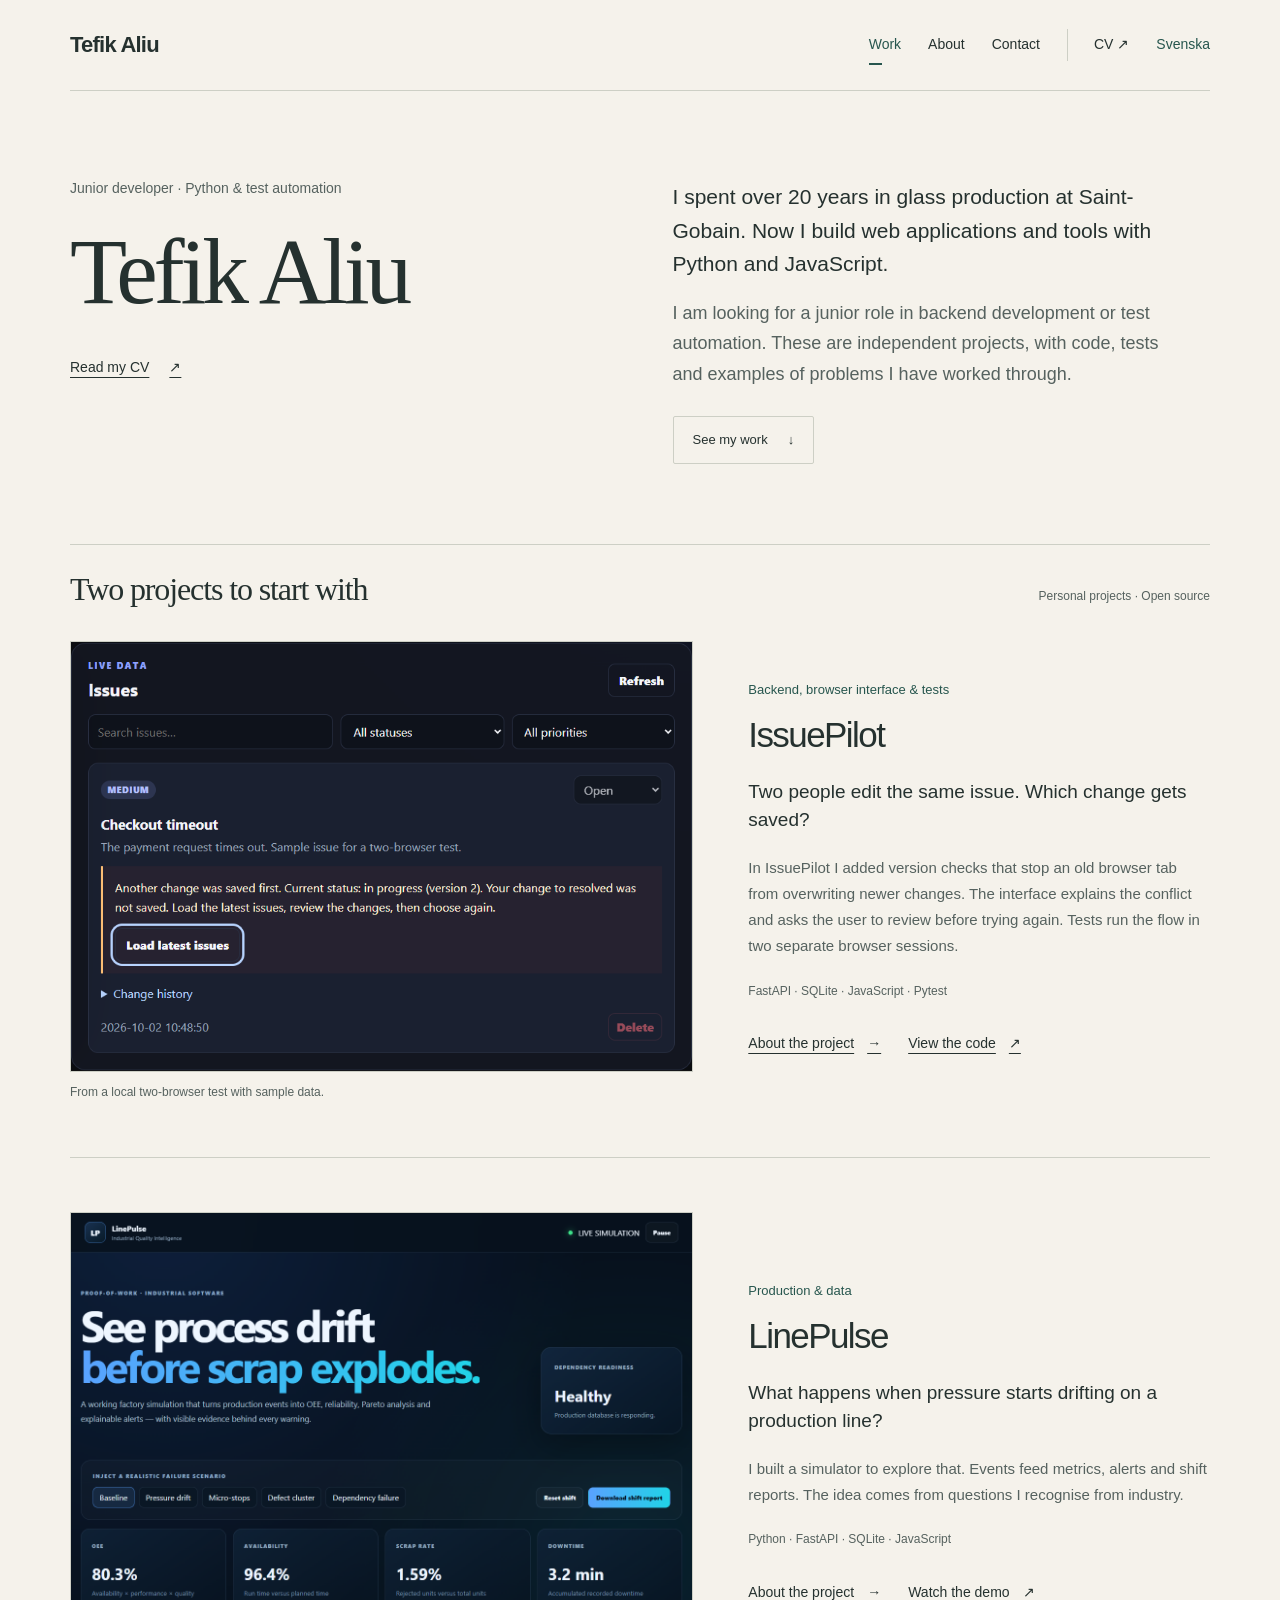
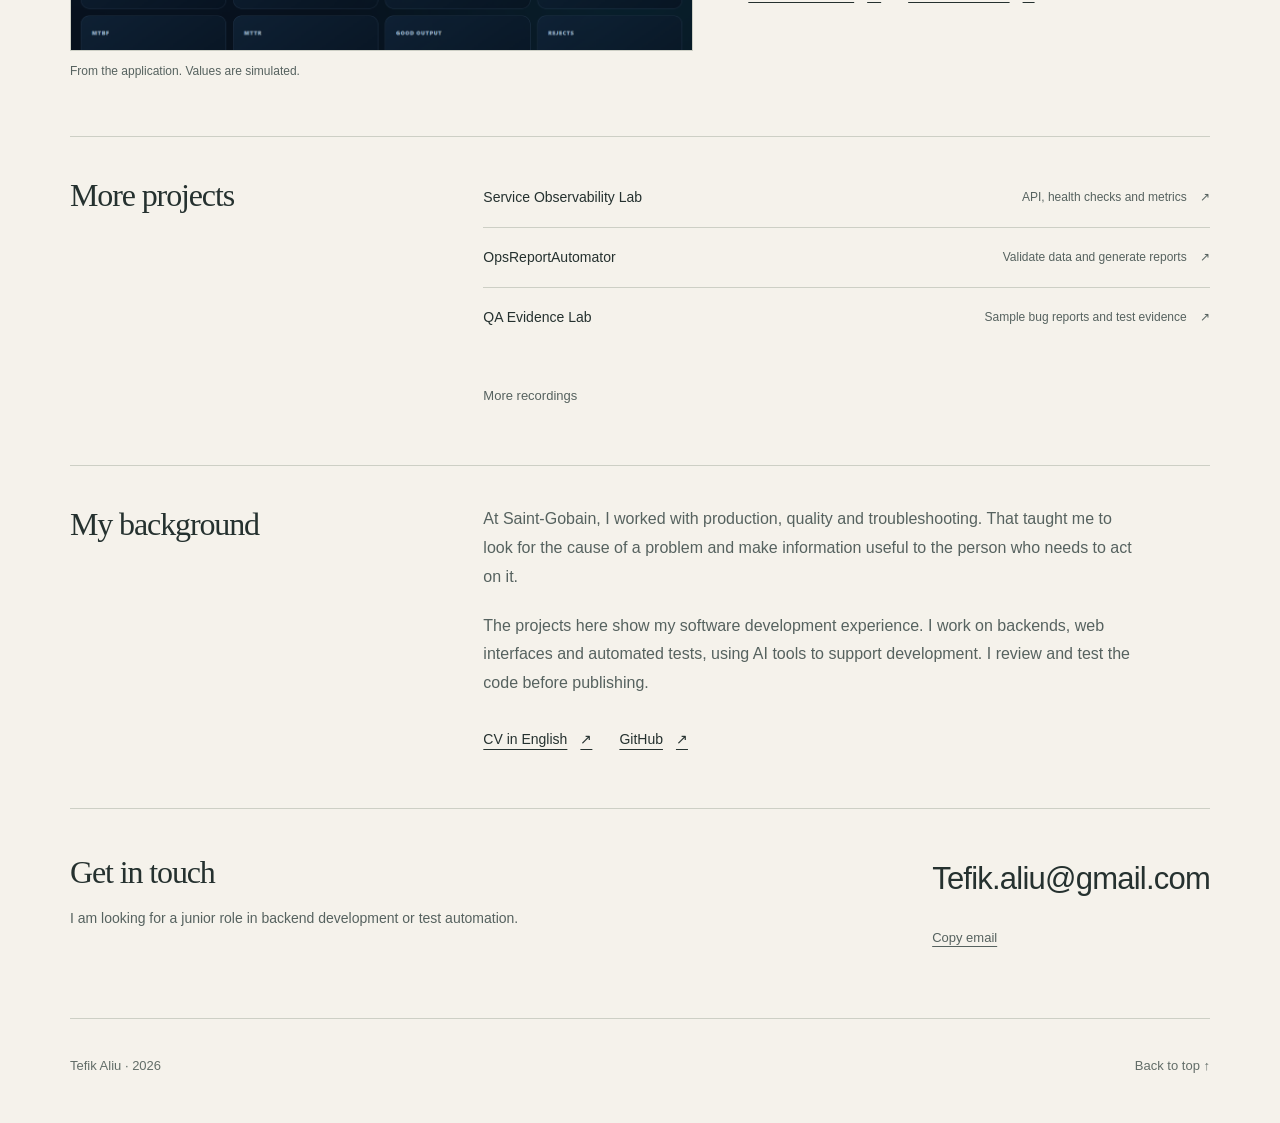
==== commit b236008b: "Present concrete backend work and update application CVs" ====
--- a/index.html
+++ b/index.html
@@ -6,14 +6,14 @@
     <meta content="width=device-width, initial-scale=1" name="viewport">
     <title>Tefik Aliu — Software Engineer</title>
     <meta
-      content="Software developer with over 20 years in glass production. My projects: LinePulse for production data and IssuePilot for issue tracking."
+      content="Tefik Aliu is seeking a junior Python or test automation role. Independent projects with inspectable code, concurrent edits, permissions and automated tests."
       name="description">
     <meta content="#f5f2eb" name="theme-color">
     <link href="https://tefik-aliu.github.io/" rel="canonical">
     <meta content="website" property="og:type">
     <meta content="Tefik Aliu — Software Engineer" property="og:title">
     <meta
-      content="Software developer with over 20 years in glass production. My projects: LinePulse for production data and IssuePilot for issue tracking."
+      content="Tefik Aliu is seeking a junior Python or test automation role. Independent projects with inspectable code, concurrent edits, permissions and automated tests."
       property="og:description">
     <meta content="https://tefik-aliu.github.io/" property="og:url">
     <meta
@@ -27,12 +27,15 @@
     <meta content="summary_large_image" name="twitter:card">
     <meta content="Tefik Aliu — Software Engineer" name="twitter:title">
     <meta
-      content="Software developer with over 20 years in glass production. My projects: LinePulse for production data and IssuePilot for issue tracking."
+      content="Tefik Aliu is seeking a junior Python or test automation role. Independent projects with inspectable code, concurrent edits, permissions and automated tests."
       name="twitter:description">
     <meta
       content="https://tefik-aliu.github.io/assets/social-personal-en.png"
       name="twitter:image">
-    <link href="assets/favicon.svg?v=1474bed2ae98" rel="icon" type="image/svg+xml">
+    <link
+      href="assets/favicon.svg?v=1474bed2ae98"
+      rel="icon"
+      type="image/svg+xml">
     <link href="styles.css?v=105fdf5515b7" rel="stylesheet">
     <script type="application/ld+json">
       {
@@ -41,8 +44,8 @@
         "name": "Tefik Aliu",
         "url": "https://tefik-aliu.github.io/",
         "sameAs": ["https://github.com/tefik-aliu"],
-        "jobTitle": "Software Engineer",
-        "description": "Builds backend services, web applications, automation and data tooling with automated tests, CI and observability.",
+        "jobTitle": "Junior software developer",
+        "description": "Tefik Aliu is seeking a junior Python or test automation role. Independent projects with inspectable code, concurrent edits, permissions and automated tests.",
         "knowsAbout": [
           "Python",
           "FastAPI",
@@ -67,7 +70,7 @@
       href="https://tefik-aliu.github.io/"
       hreflang="x-default"
       rel="alternate">
-    <link href="signature.css?v=dd73d764dedc" rel="stylesheet">
+    <link href="signature.css?v=f061ff47b524" rel="stylesheet">
     <script defer src="signature.js?v=60df9ed9895c"></script>
   </head>
   <body class="portfolio-home">
@@ -111,7 +114,9 @@
         id="top"
       >
         <div class="intro-name">
-          <p class="intro-role">Software developer · Sweden</p>
+          <p class="intro-role">
+            Junior developer · Python &amp; test automation
+          </p>
           <h1 id="hero-title">Tefik Aliu</h1>
           <a class="intro-cv" href="assets/Tefik_Aliu_CV_EN.pdf"
             >Read my CV <span aria-hidden="true">↗</span></a
@@ -123,9 +128,9 @@
             build web applications and tools with Python and JavaScript.
           </p>
           <p>
-            Questions about downtime, scrap and troubleshooting carry over into
-            my projects. This is where I share what I have built and how it
-            works.
+            I am looking for a junior role in backend development or test
+            automation. These are independent projects, with code, tests and
+            examples of problems I have worked through.
           </p>
           <a class="button secondary" href="#projects"
             >See my work <span aria-hidden="true">↓</span></a
@@ -141,6 +146,47 @@
           <h2 id="work-title">Two projects to start with</h2>
           <p>Personal projects · Open source</p>
         </div>
+        <article aria-labelledby="issuepilot-title" class="selected-project">
+          <figure class="project-shot">
+            <a aria-label="Read about IssuePilot" href="issuepilot.html">
+              <img
+                alt="IssuePilot stops a stale status change and asks the user to load the latest version"
+                fetchpriority="high"
+                height="575"
+                loading="eager"
+                src="assets/demos/issuepilot-conflict.png"
+                width="834">
+            </a>
+            <figcaption>
+              From a local two-browser test with sample data.
+            </figcaption>
+          </figure>
+          <div class="selected-copy">
+            <p class="project-category">
+              Backend, browser interface &amp; tests
+            </p>
+            <h3 id="issuepilot-title">
+              <a href="issuepilot.html">IssuePilot</a>
+            </h3>
+            <p class="project-summary">
+              Two people edit the same issue. Which change gets saved?
+            </p>
+            <p>
+              In IssuePilot I added version checks that stop an old browser tab
+              from overwriting newer changes. The interface explains the
+              conflict and asks the user to review before trying again. Tests
+              run the flow in two separate browser sessions.
+            </p>
+            <p class="project-tools">FastAPI · SQLite · JavaScript · Pytest</p>
+            <div class="project-links">
+              <a href="issuepilot.html"
+                >About the project <span aria-hidden="true">→</span></a
+              ><a href="https://github.com/tefik-aliu/issuepilot"
+                >View the code <span aria-hidden="true">↗</span></a
+              >
+            </div>
+          </div>
+        </article>
         <article aria-labelledby="linepulse-title" class="selected-project">
           <figure class="project-shot">
             <a
@@ -149,9 +195,8 @@
             >
               <img
                 alt="LinePulse showing production metrics and simulation scenarios"
-                fetchpriority="high"
                 height="900"
-                loading="eager"
+                loading="lazy"
                 src="assets/demos/linepulse.png"
                 width="1280">
             </a>
@@ -174,40 +219,6 @@
                 >About the project <span aria-hidden="true">→</span></a
               ><a href="linepulse.html#demo"
                 >Watch the demo <span aria-hidden="true">↗</span></a
-              >
-            </div>
-          </div>
-        </article>
-        <article aria-labelledby="issuepilot-title" class="selected-project">
-          <figure class="project-shot">
-            <a aria-label="Read about IssuePilot" href="issuepilot.html">
-              <img
-                alt="IssuePilot open demo with issue list, priorities and status controls"
-                height="900"
-                loading="lazy"
-                src="assets/demos/issuepilot.png"
-                width="1280">
-            </a>
-            <figcaption>Open demo mode with sample issues.</figcaption>
-          </figure>
-          <div class="selected-copy">
-            <p class="project-category">Web application</p>
-            <h3 id="issuepilot-title">
-              <a href="issuepilot.html">IssuePilot</a>
-            </h3>
-            <p class="project-summary">
-              An issue tracker with permissions checked in the API.
-            </p>
-            <p>
-              It started with creating and updating issues. I then added a
-              private mode with sign-in, three roles and a history of changes.
-            </p>
-            <p class="project-tools">FastAPI · SQLite · JavaScript · Pytest</p>
-            <div class="project-links">
-              <a href="issuepilot.html"
-                >About the project <span aria-hidden="true">→</span></a
-              ><a href="https://github.com/tefik-aliu/issuepilot"
-                >View the code <span aria-hidden="true">↗</span></a
               >
             </div>
           </div>
@@ -302,7 +313,10 @@
       >
         <div>
           <h2 id="contact-title">Get in touch</h2>
-          <p>I am open to developer roles and collaborations.</p>
+          <p>
+            I am looking for a junior role in backend development or test
+            automation.
+          </p>
         </div>
         <div class="contact-details">
           <a class="email-address" href="mailto:Tefik.aliu@gmail.com"
--- a/signature.css
+++ b/signature.css
@@ -532,3 +532,20 @@
     font-size: 11px;
   }
 }
+
+.conflict-evidence {
+  margin: 0;
+  align-self: start;
+}
+.conflict-evidence img {
+  display: block;
+  width: 100%;
+  height: auto;
+  border-radius: 8px;
+}
+.conflict-evidence figcaption {
+  margin-top: 12px;
+  color: #56625f;
+  font-size: 13px;
+  line-height: 1.6;
+}
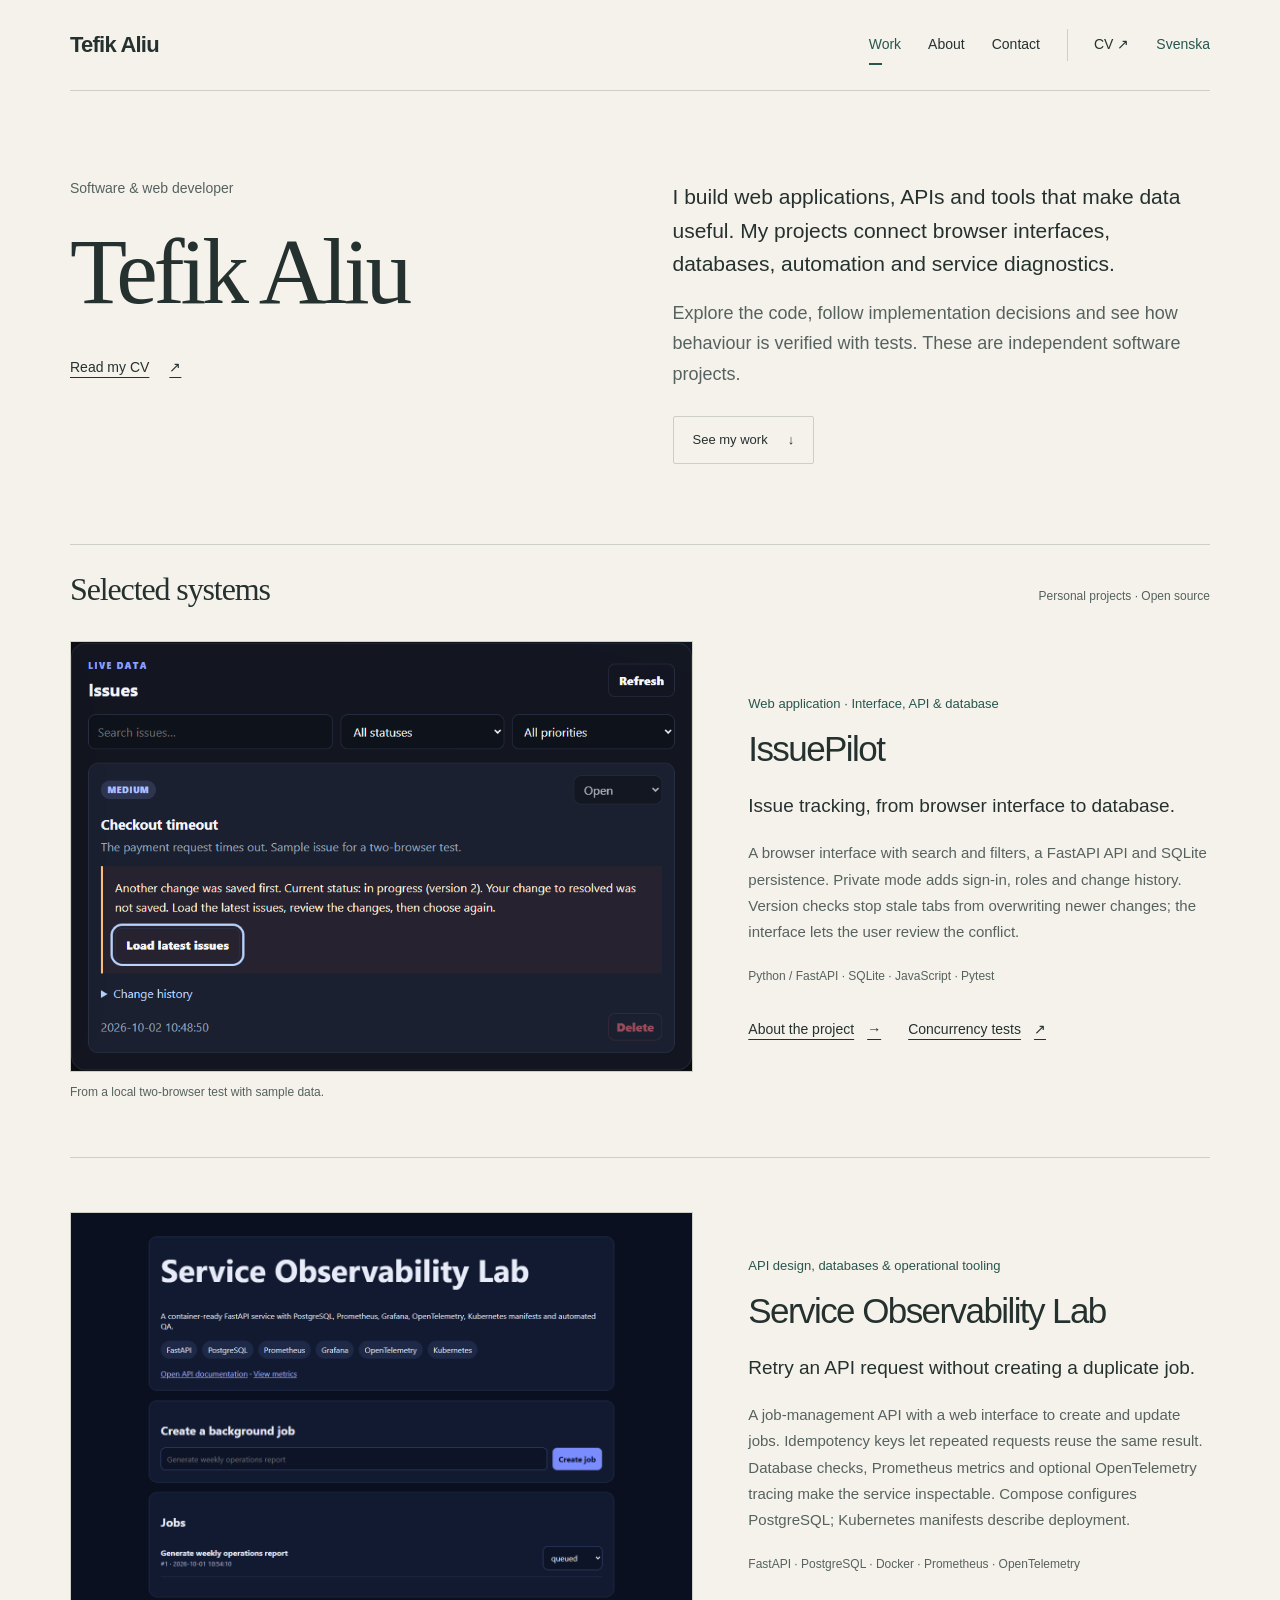
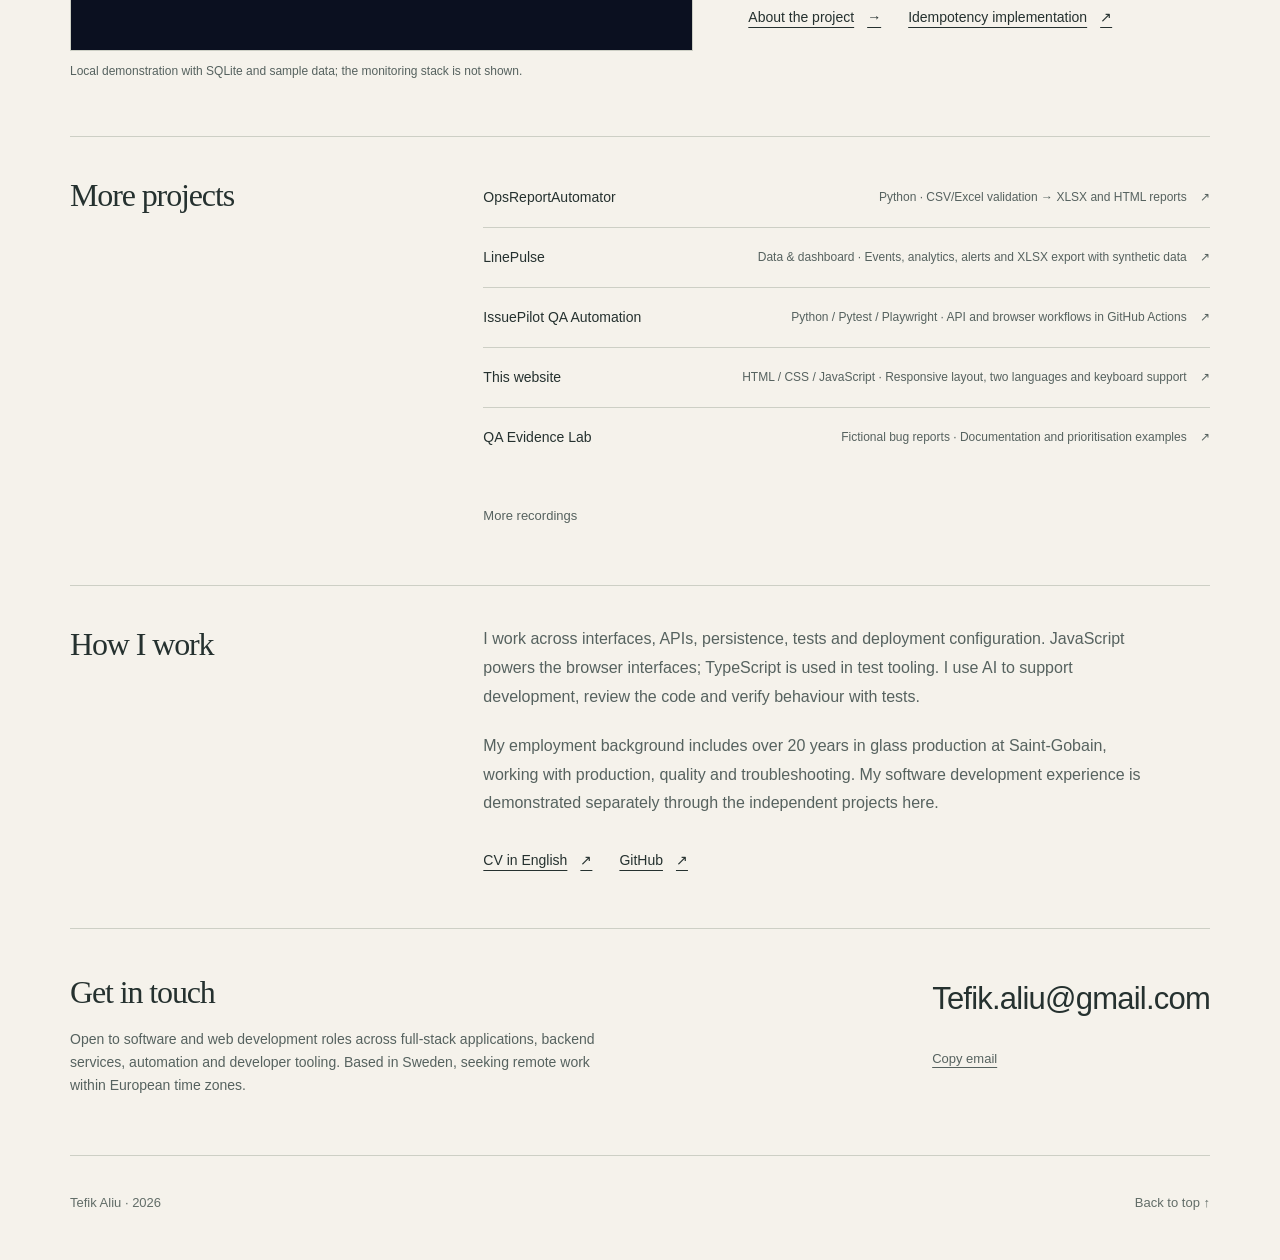
==== commit 4efe8086: "Present verified software and web development across portfolio and CVs" ====
--- a/index.html
+++ b/index.html
@@ -1,42 +1,49 @@
-<!DOCTYPE html>
+<!doctype html>
 
 <html lang="en">
   <head>
-    <meta charset="utf-8">
-    <meta content="width=device-width, initial-scale=1" name="viewport">
+    <meta charset="utf-8" />
+    <meta content="width=device-width, initial-scale=1" name="viewport" />
     <title>Tefik Aliu — Software Engineer</title>
     <meta
-      content="Tefik Aliu is seeking a junior Python or test automation role. Independent projects with inspectable code, concurrent edits, permissions and automated tests."
-      name="description">
-    <meta content="#f5f2eb" name="theme-color">
-    <link href="https://tefik-aliu.github.io/" rel="canonical">
-    <meta content="website" property="og:type">
-    <meta content="Tefik Aliu — Software Engineer" property="og:title">
-    <meta
-      content="Tefik Aliu is seeking a junior Python or test automation role. Independent projects with inspectable code, concurrent edits, permissions and automated tests."
-      property="og:description">
-    <meta content="https://tefik-aliu.github.io/" property="og:url">
-    <meta
-      content="https://tefik-aliu.github.io/assets/social-personal-en.png"
-      property="og:image">
-    <meta content="1200" property="og:image:width">
-    <meta content="630" property="og:image:height">
-    <meta
-      content="Tefik Aliu — Software developer. LinePulse and IssuePilot."
-      property="og:image:alt">
-    <meta content="summary_large_image" name="twitter:card">
-    <meta content="Tefik Aliu — Software Engineer" name="twitter:title">
-    <meta
-      content="Tefik Aliu is seeking a junior Python or test automation role. Independent projects with inspectable code, concurrent edits, permissions and automated tests."
-      name="twitter:description">
-    <meta
-      content="https://tefik-aliu.github.io/assets/social-personal-en.png"
-      name="twitter:image">
+      content="Tefik Aliu — software and web development. Independent projects spanning web applications, APIs, databases, data and automation, with source code and tests."
+      name="description"
+    />
+    <meta content="#f5f2eb" name="theme-color" />
+    <link href="https://tefik-aliu.github.io/" rel="canonical" />
+    <meta content="website" property="og:type" />
+    <meta content="Tefik Aliu — Software Engineer" property="og:title" />
+    <meta
+      content="Tefik Aliu — software and web development. Independent projects spanning web applications, APIs, databases, data and automation, with source code and tests."
+      property="og:description"
+    />
+    <meta content="https://tefik-aliu.github.io/" property="og:url" />
+    <meta
+      content="https://tefik-aliu.github.io/assets/social-software-en.png"
+      property="og:image"
+    />
+    <meta content="1200" property="og:image:width" />
+    <meta content="630" property="og:image:height" />
+    <meta
+      content="Tefik Aliu — Software and web development. Web applications, APIs, data and automation."
+      property="og:image:alt"
+    />
+    <meta content="summary_large_image" name="twitter:card" />
+    <meta content="Tefik Aliu — Software Engineer" name="twitter:title" />
+    <meta
+      content="Tefik Aliu — software and web development. Independent projects spanning web applications, APIs, databases, data and automation, with source code and tests."
+      name="twitter:description"
+    />
+    <meta
+      content="https://tefik-aliu.github.io/assets/social-software-en.png"
+      name="twitter:image"
+    />
     <link
       href="assets/favicon.svg?v=1474bed2ae98"
       rel="icon"
-      type="image/svg+xml">
-    <link href="styles.css?v=105fdf5515b7" rel="stylesheet">
+      type="image/svg+xml"
+    />
+    <link href="styles.css?v=105fdf5515b7" rel="stylesheet" />
     <script type="application/ld+json">
       {
         "@context": "https://schema.org",
@@ -44,14 +51,18 @@
         "name": "Tefik Aliu",
         "url": "https://tefik-aliu.github.io/",
         "sameAs": ["https://github.com/tefik-aliu"],
-        "jobTitle": "Junior software developer",
-        "description": "Tefik Aliu is seeking a junior Python or test automation role. Independent projects with inspectable code, concurrent edits, permissions and automated tests.",
+        "jobTitle": "Software developer",
+        "description": "Tefik Aliu — software and web development. Independent projects spanning web applications, APIs, databases, data and automation, with source code and tests.",
         "knowsAbout": [
           "Python",
           "FastAPI",
           "JavaScript",
           "TypeScript",
           "SQL",
+          "HTML and CSS",
+          "Web applications",
+          "REST APIs",
+          "PostgreSQL",
           "Test automation",
           "Docker",
           "GitHub Actions",
@@ -61,16 +72,18 @@
       }
     </script>
     <script defer src="script.js?v=a198b939de59"></script>
-    <link href="https://tefik-aliu.github.io/" hreflang="en" rel="alternate">
+    <link href="https://tefik-aliu.github.io/" hreflang="en" rel="alternate" />
     <link
       href="https://tefik-aliu.github.io/index.sv.html"
       hreflang="sv"
-      rel="alternate">
+      rel="alternate"
+    />
     <link
       href="https://tefik-aliu.github.io/"
       hreflang="x-default"
-      rel="alternate">
-    <link href="signature.css?v=f061ff47b524" rel="stylesheet">
+      rel="alternate"
+    />
+    <link href="signature.css?v=f061ff47b524" rel="stylesheet" />
     <script defer src="signature.js?v=60df9ed9895c"></script>
   </head>
   <body class="portfolio-home">
@@ -114,9 +127,7 @@
         id="top"
       >
         <div class="intro-name">
-          <p class="intro-role">
-            Junior developer · Python &amp; test automation
-          </p>
+          <p class="intro-role">Software &amp; web developer</p>
           <h1 id="hero-title">Tefik Aliu</h1>
           <a class="intro-cv" href="assets/Tefik_Aliu_CV_EN.pdf"
             >Read my CV <span aria-hidden="true">↗</span></a
@@ -124,13 +135,14 @@
         </div>
         <div class="intro-note">
           <p>
-            I spent over 20 years in glass production at Saint-Gobain. Now I
-            build web applications and tools with Python and JavaScript.
-          </p>
-          <p>
-            I am looking for a junior role in backend development or test
-            automation. These are independent projects, with code, tests and
-            examples of problems I have worked through.
+            I build web applications, APIs and tools that make data useful. My
+            projects connect browser interfaces, databases, automation and
+            service diagnostics.
+          </p>
+          <p>
+            Explore the code, follow implementation decisions and see how
+            behaviour is verified with tests. These are independent software
+            projects.
           </p>
           <a class="button secondary" href="#projects"
             >See my work <span aria-hidden="true">↓</span></a
@@ -143,7 +155,7 @@
         id="projects"
       >
         <div class="work-heading">
-          <h2 id="work-title">Two projects to start with</h2>
+          <h2 id="work-title">Selected systems</h2>
           <p>Personal projects · Open source</p>
         </div>
         <article aria-labelledby="issuepilot-title" class="selected-project">
@@ -155,7 +167,8 @@
                 height="575"
                 loading="eager"
                 src="assets/demos/issuepilot-conflict.png"
-                width="834">
+                width="834"
+              />
             </a>
             <figcaption>
               From a local two-browser test with sample data.
@@ -163,62 +176,81 @@
           </figure>
           <div class="selected-copy">
             <p class="project-category">
-              Backend, browser interface &amp; tests
+              Web application · Interface, API &amp; database
             </p>
             <h3 id="issuepilot-title">
               <a href="issuepilot.html">IssuePilot</a>
             </h3>
             <p class="project-summary">
-              Two people edit the same issue. Which change gets saved?
+              Issue tracking, from browser interface to database.
             </p>
             <p>
-              In IssuePilot I added version checks that stop an old browser tab
-              from overwriting newer changes. The interface explains the
-              conflict and asks the user to review before trying again. Tests
-              run the flow in two separate browser sessions.
-            </p>
-            <p class="project-tools">FastAPI · SQLite · JavaScript · Pytest</p>
+              A browser interface with search and filters, a FastAPI API and
+              SQLite persistence. Private mode adds sign-in, roles and change
+              history. Version checks stop stale tabs from overwriting newer
+              changes; the interface lets the user review the conflict.
+            </p>
+            <p class="project-tools">
+              Python / FastAPI · SQLite · JavaScript · Pytest
+            </p>
             <div class="project-links">
               <a href="issuepilot.html"
                 >About the project <span aria-hidden="true">→</span></a
-              ><a href="https://github.com/tefik-aliu/issuepilot"
-                >View the code <span aria-hidden="true">↗</span></a
+              ><a
+                href="https://github.com/tefik-aliu/issuepilot/blob/39599c477e198fe1dc2bb9f4efc2f64cd25fb001/tests/test_concurrency.py"
+                >Concurrency tests <span aria-hidden="true">↗</span></a
               >
             </div>
           </div>
         </article>
-        <article aria-labelledby="linepulse-title" class="selected-project">
+        <article aria-labelledby="observability-title" class="selected-project">
           <figure class="project-shot">
             <a
-              aria-label="Watch a recording of LinePulse"
-              href="linepulse.html#demo"
+              aria-label="Read about Service Observability Lab"
+              href="service-observability-lab.html"
             >
               <img
-                alt="LinePulse showing production metrics and simulation scenarios"
+                alt="Service Observability Lab with a job creation form and job list"
                 height="900"
                 loading="lazy"
-                src="assets/demos/linepulse.png"
-                width="1280">
+                src="assets/demos/observability.png"
+                width="1280"
+              />
             </a>
-            <figcaption>From the application. Values are simulated.</figcaption>
+            <figcaption>
+              Local demonstration with SQLite and sample data; the monitoring
+              stack is not shown.
+            </figcaption>
           </figure>
           <div class="selected-copy">
-            <p class="project-category">Production &amp; data</p>
-            <h3 id="linepulse-title"><a href="linepulse.html">LinePulse</a></h3>
+            <p class="project-category">
+              API design, databases &amp; operational tooling
+            </p>
+            <h3 id="observability-title">
+              <a href="service-observability-lab.html"
+                >Service Observability Lab</a
+              >
+            </h3>
             <p class="project-summary">
-              What happens when pressure starts drifting on a production line?
+              Retry an API request without creating a duplicate job.
             </p>
             <p>
-              I built a simulator to explore that. Events feed metrics, alerts
-              and shift reports. The idea comes from questions I recognise from
-              industry.
-            </p>
-            <p class="project-tools">Python · FastAPI · SQLite · JavaScript</p>
+              A job-management API with a web interface to create and update
+              jobs. Idempotency keys let repeated requests reuse the same
+              result. Database checks, Prometheus metrics and optional
+              OpenTelemetry tracing make the service inspectable. Compose
+              configures PostgreSQL; Kubernetes manifests describe deployment.
+            </p>
+            <p class="project-tools">
+              FastAPI · PostgreSQL · Docker · Prometheus · OpenTelemetry
+            </p>
             <div class="project-links">
-              <a href="linepulse.html"
+              <a href="service-observability-lab.html"
                 >About the project <span aria-hidden="true">→</span></a
-              ><a href="linepulse.html#demo"
-                >Watch the demo <span aria-hidden="true">↗</span></a
+              >
+              <a
+                href="https://github.com/tefik-aliu/service-observability-lab/blob/18f6e6da090982d341ee03bba0defb7539d5445a/app/job_creation.py"
+                >Idempotency implementation <span aria-hidden="true">↗</span></a
               >
             </div>
           </div>
@@ -232,20 +264,39 @@
         <h2 id="further-title">More projects</h2>
         <ul class="further-list">
           <li>
-            <a href="service-observability-lab.html"
-              ><span>Service Observability Lab</span
-              ><span class="further-description"
-                >API, health checks and metrics
-                <span aria-hidden="true">↗</span></span
-              ></a
-            >
-          </li>
-          <li>
             <a href="https://github.com/tefik-aliu/ops-report-automator"
               ><span>OpsReportAutomator</span
               ><span class="further-description"
-                >Validate data and generate reports
+                >Python · CSV/Excel validation → XLSX and HTML reports
                 <span aria-hidden="true">↗</span></span
+              ></a
+            >
+          </li>
+          <li>
+            <a href="linepulse.html"
+              ><span>LinePulse</span
+              ><span class="further-description"
+                >Data &amp; dashboard · Events, analytics, alerts and XLSX
+                export with synthetic data
+                <span aria-hidden="true">↗</span></span
+              ></a
+            >
+          </li>
+          <li>
+            <a href="https://github.com/tefik-aliu/issuepilot-qa-automation"
+              ><span>IssuePilot QA Automation</span
+              ><span class="further-description"
+                >Python / Pytest / Playwright · API and browser workflows in
+                GitHub Actions <span aria-hidden="true">↗</span></span
+              ></a
+            >
+          </li>
+          <li>
+            <a href="https://github.com/tefik-aliu/tefik-aliu.github.io"
+              ><span>This website</span
+              ><span class="further-description"
+                >HTML / CSS / JavaScript · Responsive layout, two languages and
+                keyboard support <span aria-hidden="true">↗</span></span
               ></a
             >
           </li>
@@ -253,8 +304,8 @@
             <a href="qa-evidence-lab.html"
               ><span>QA Evidence Lab</span
               ><span class="further-description"
-                >Sample bug reports and test evidence
-                <span aria-hidden="true">↗</span></span
+                >Fictional bug reports · Documentation and prioritisation
+                examples <span aria-hidden="true">↗</span></span
               ></a
             >
           </li>
@@ -285,17 +336,19 @@
         class="personal-about shell"
         id="about"
       >
-        <h2 id="about-title">My background</h2>
+        <h2 id="about-title">How I work</h2>
         <div class="about-copy" id="experience">
           <p>
-            At Saint-Gobain, I worked with production, quality and
-            troubleshooting. That taught me to look for the cause of a problem
-            and make information useful to the person who needs to act on it.
-          </p>
-          <p>
-            The projects here show my software development experience. I work on
-            backends, web interfaces and automated tests, using AI tools to
-            support development. I review and test the code before publishing.
+            I work across interfaces, APIs, persistence, tests and deployment
+            configuration. JavaScript powers the browser interfaces; TypeScript
+            is used in test tooling. I use AI to support development, review the
+            code and verify behaviour with tests.
+          </p>
+          <p>
+            My employment background includes over 20 years in glass production
+            at Saint-Gobain, working with production, quality and
+            troubleshooting. My software development experience is demonstrated
+            separately through the independent projects here.
           </p>
           <div class="about-links">
             <a href="assets/Tefik_Aliu_CV_EN.pdf"
@@ -314,8 +367,9 @@
         <div>
           <h2 id="contact-title">Get in touch</h2>
           <p>
-            I am looking for a junior role in backend development or test
-            automation.
+            Open to software and web development roles across full-stack
+            applications, backend services, automation and developer tooling.
+            Based in Sweden, seeking remote work within European time zones.
           </p>
         </div>
         <div class="contact-details">
